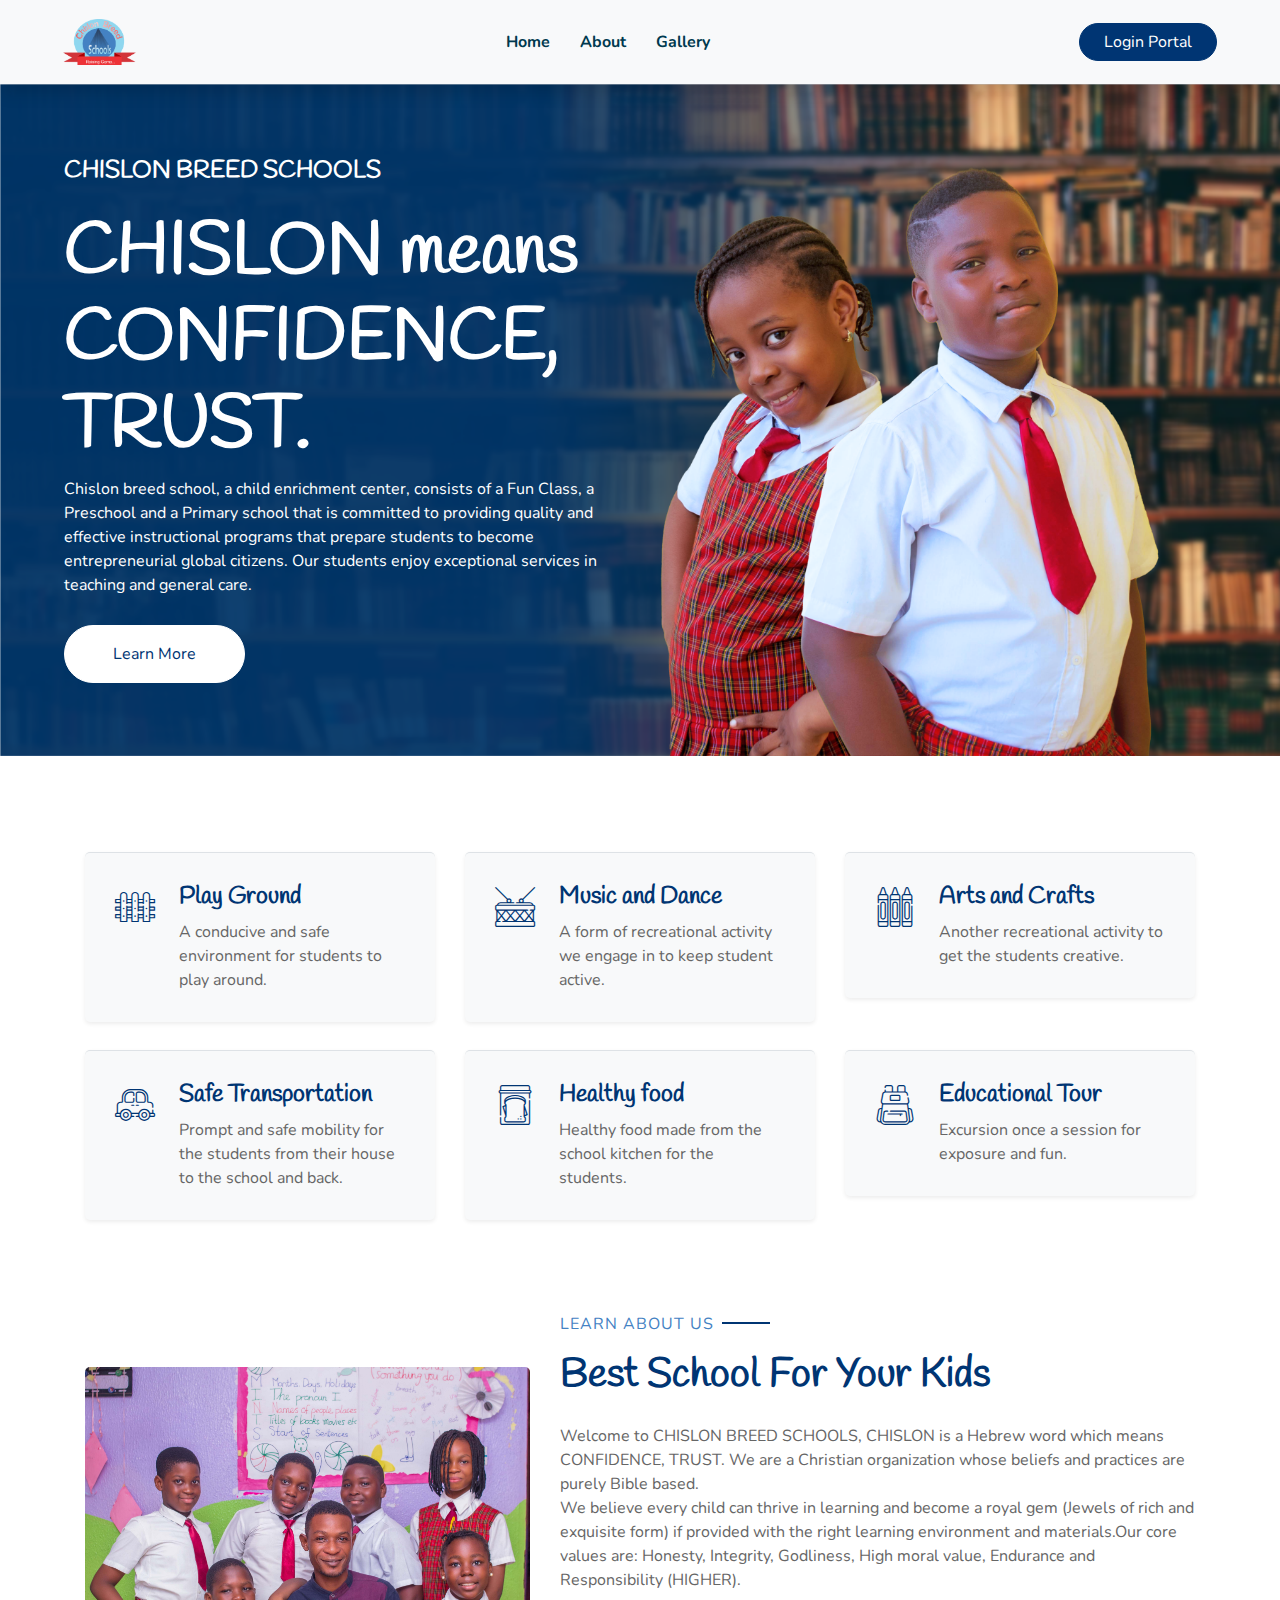
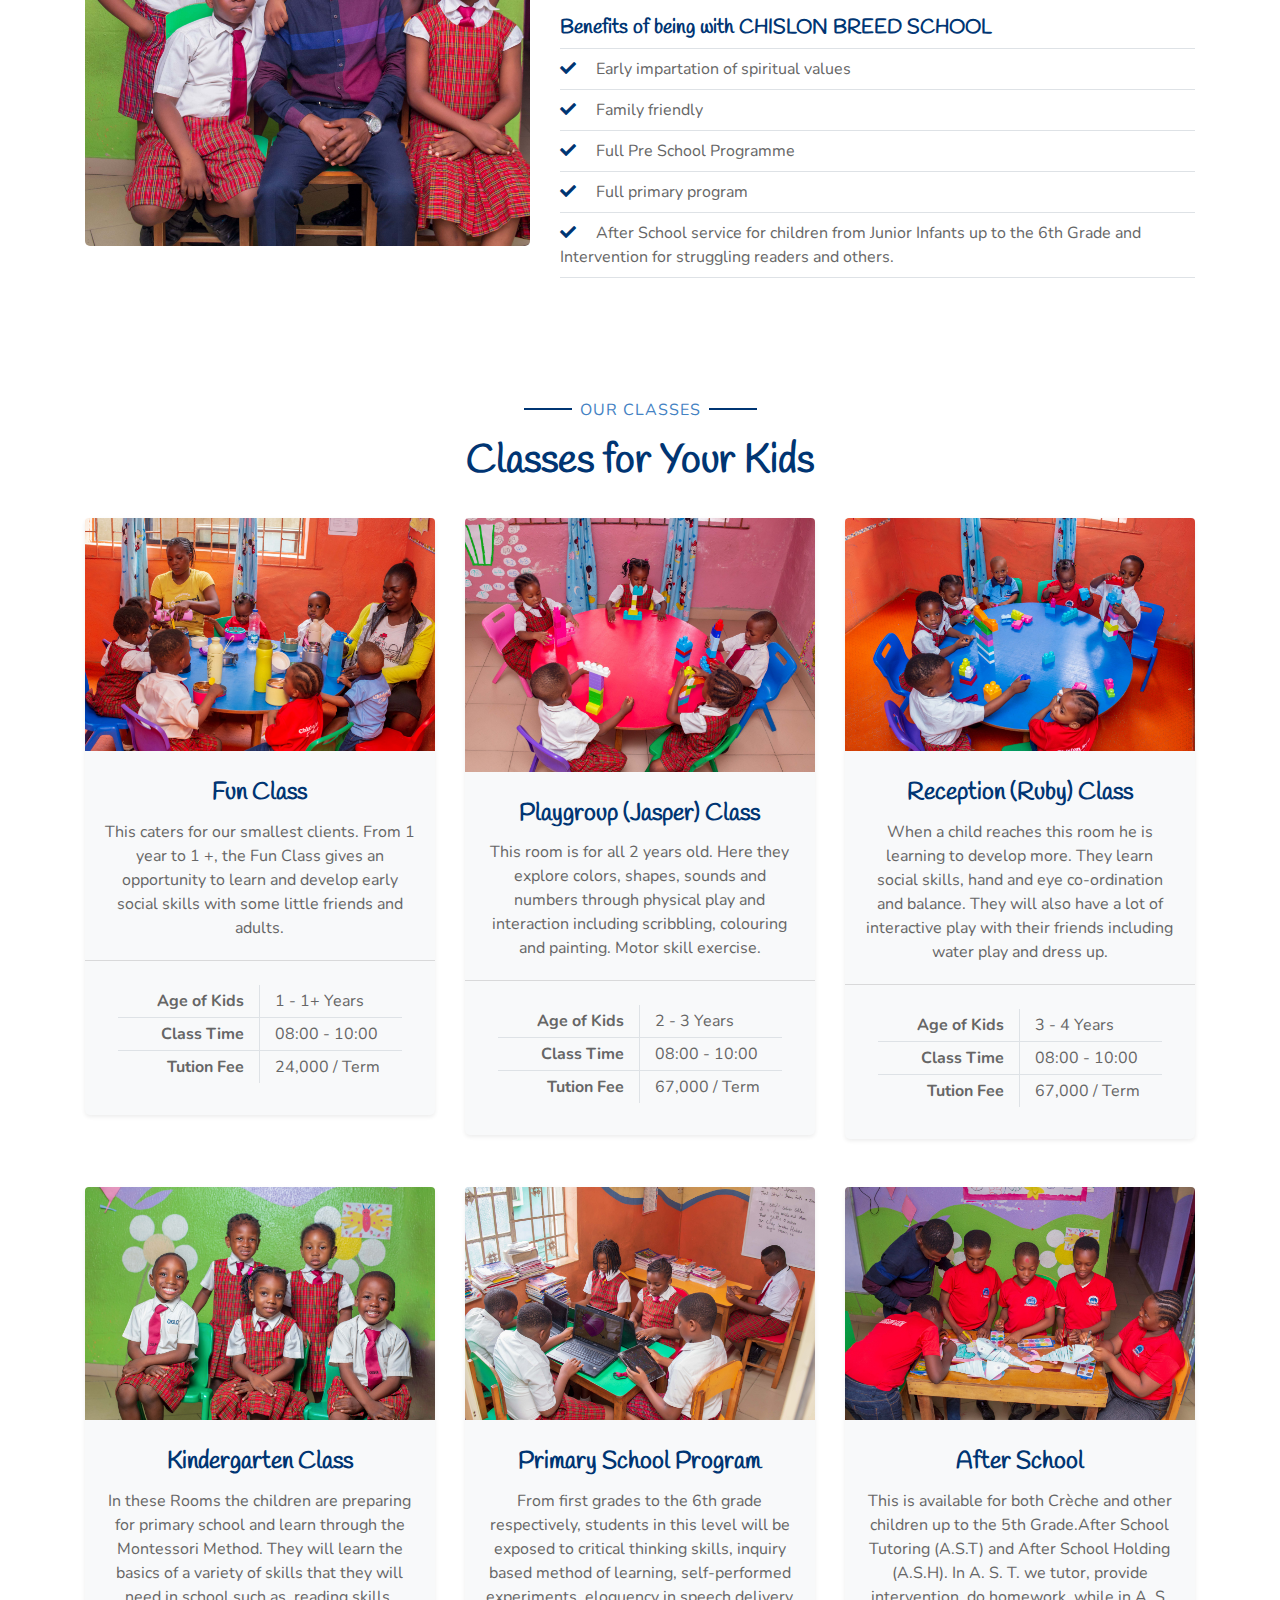
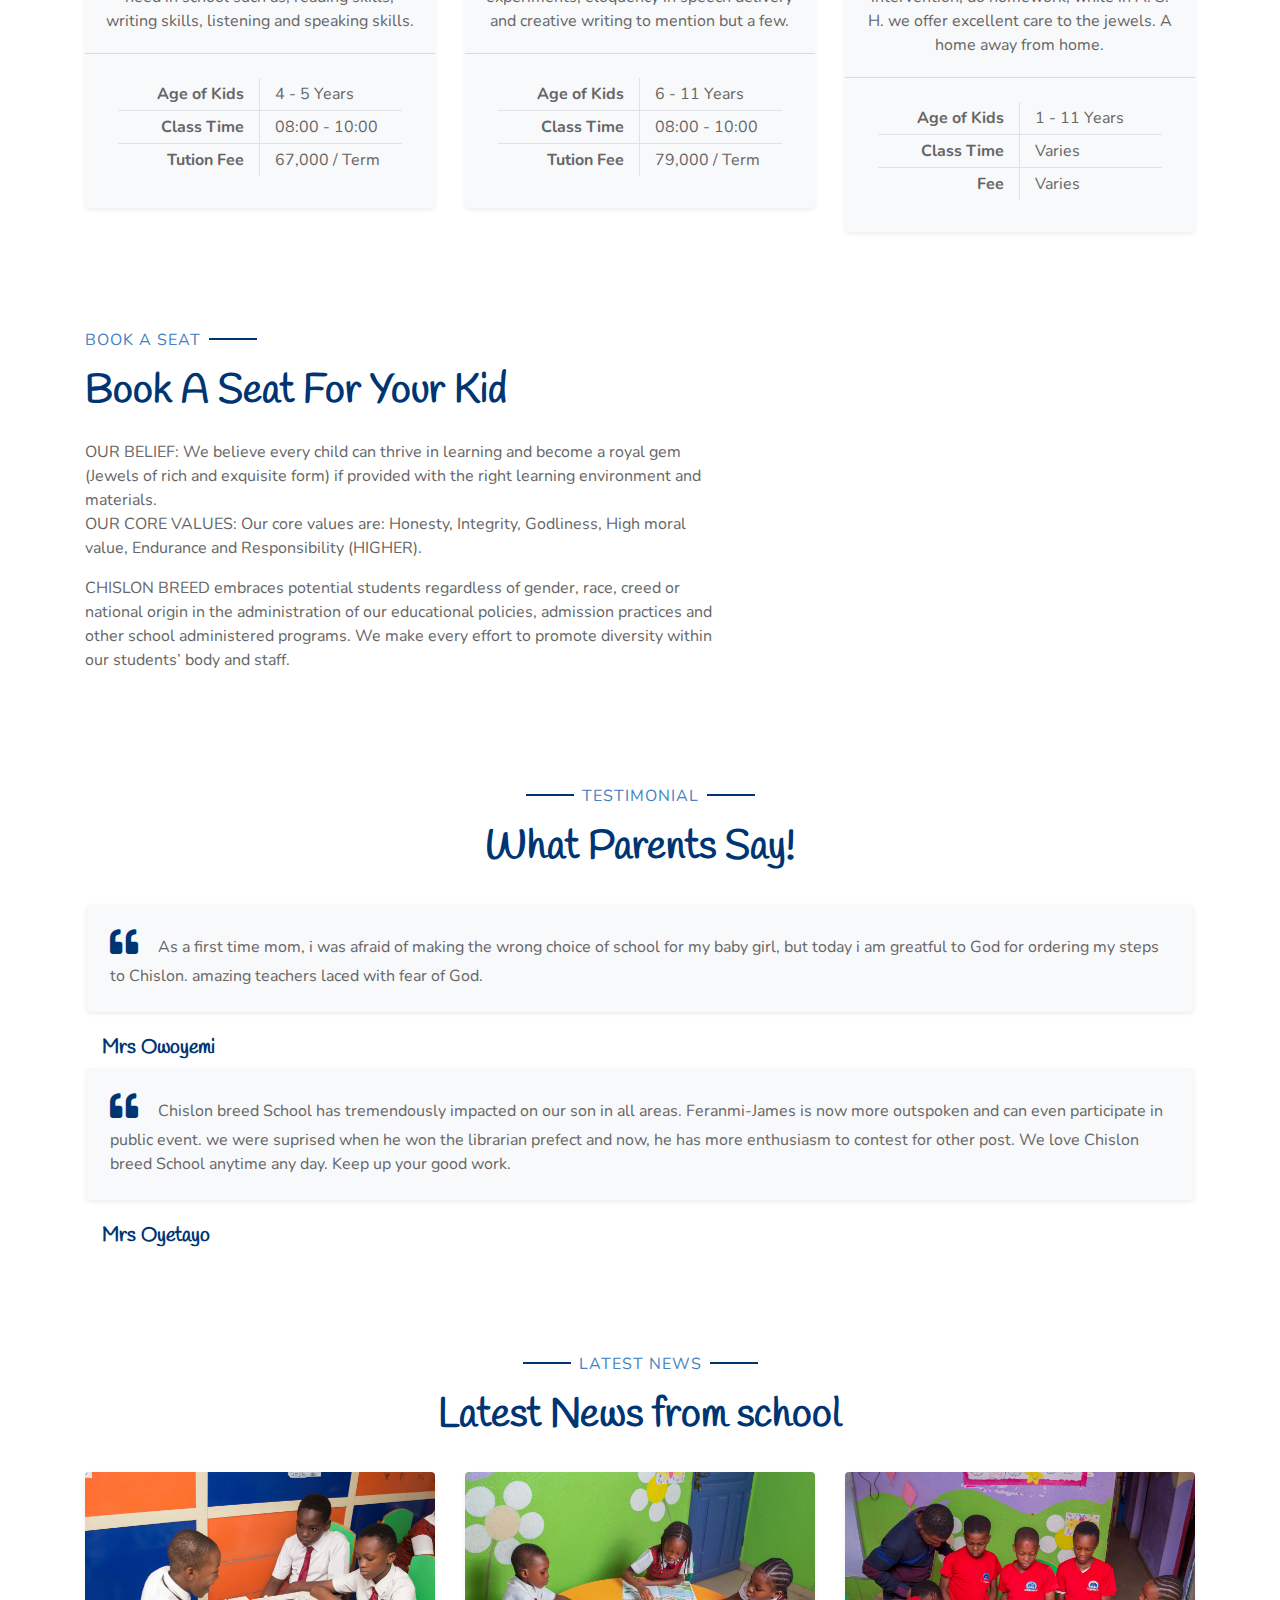
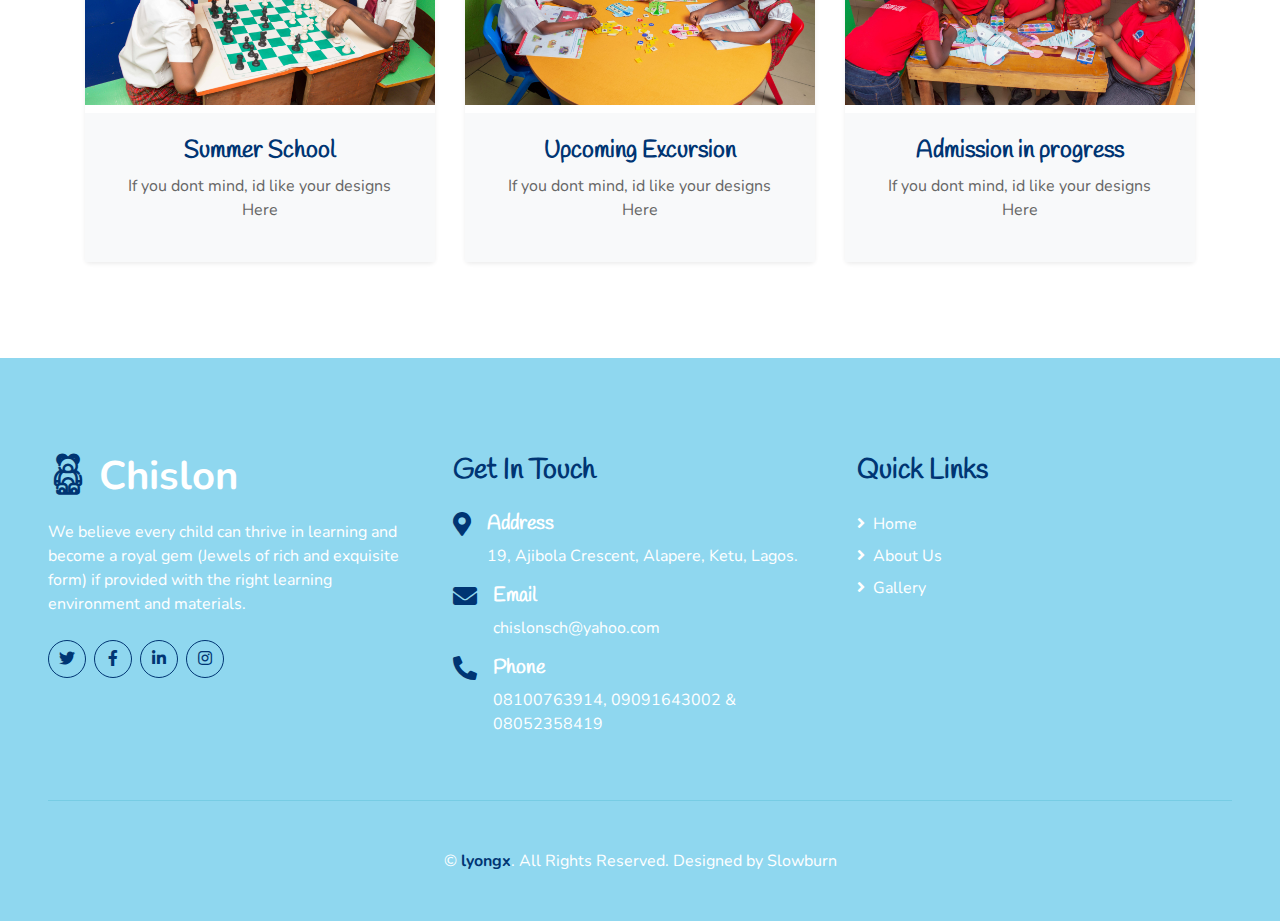
==== index.html @ 5a979a44 "Add files via upload" ====
<!DOCTYPE html>
<html lang="en">

<head>
    <meta charset="utf-8">
    <title>Chislon</title>
    <meta content="width=device-width, initial-scale=1.0" name="viewport">

    <!-- Favicon -->
    <link href="img/chislon logo.png" rel="icon">

    <!-- Google Web Fonts -->
    <link rel="preconnect" href="https://fonts.gstatic.com">
    <link href="https://fonts.googleapis.com/css2?family=Handlee&family=Nunito&display=swap" rel="stylesheet">

    <!-- Font Awesome -->
    <link href="https://cdnjs.cloudflare.com/ajax/libs/font-awesome/5.10.0/css/all.min.css" rel="stylesheet">

    <!-- Flaticon Font -->
    <link href="lib/flaticon/font/flaticon.css" rel="stylesheet">

    <!-- Libraries Stylesheet -->
    <link href="lib/owlcarousel/assets/owl.carousel.min.css" rel="stylesheet">
    <link href="lib/lightbox/css/lightbox.min.css" rel="stylesheet">

    <!-- Customized Bootstrap Stylesheet -->
    <link href="css/style.css" rel="stylesheet">
</head>

<body>
    <!-- Navbar Start -->
    <div class="container-fluid bg-light position-relative shadow">
        <nav class="navbar navbar-expand-lg bg-light navbar-light py-3 py-lg-0 px-0 px-lg-5">
            <a href="index.html" class="logo">
                <div class="logo-image">
                 <img src="img/chislon logo.png" height="46" alt="chislon">
              </div>
            </a>
            <button type="button" class="navbar-toggler" data-toggle="collapse" data-target="#navbarCollapse">
                <span class="navbar-toggler-icon"></span>
            </button>
            <div class="collapse navbar-collapse justify-content-between" id="navbarCollapse">
                <div class="navbar-nav font-weight-bold mx-auto py-0">
                    <a href="index.html" class="nav-item nav-link">Home</a>
                    <a href="about.html" class="nav-item nav-link">About</a>
                    <a href="gallery.html" class="nav-item nav-link">Gallery</a>
                </div>
                <a href="" class="btn btn-primary px-4">Login Portal</a>
            </div>
        </nav>
    </div>
    <!-- Navbar End -->


    <!-- Header Start -->
    <div class="container-fluid bg-primary px-0 px-md-5 mb-5">
        <div class="row align-items-center px-3">
            <div class="col-lg-6 text-center text-lg-left">
                <h4 class="text-white mb-4 mt-5 mt-lg-0">CHISLON BREED SCHOOLS</h4>
                <h1 class="display-3 font-weight-bold text-white">CHISLON means CONFIDENCE, TRUST.</h1>
                <p class="text-white mb-4">Chislon breed school, a child enrichment center, consists of a Fun Class, a Preschool and a Primary school that is committed to providing quality and effective instructional programs that prepare students to become entrepreneurial global citizens. Our students enjoy exceptional services in teaching and general care.</p>
                <a href="" class="btn btn-secondary mt-1 py-3 px-5">Learn More</a>
            </div>
            <div class="col-lg-6 text-center text-lg-left">
                <img class="img-fluid mt-5" src="img/boy-girl-hero-image.png" alt="">
            </div>
        </div>
    </div>
    <!-- Header End -->


    <!-- Facilities Start -->
    <div class="container-fluid pt-5">
        <div class="container pb-3">
            <div class="row">
                <div class="col-lg-4 col-md-6 pb-1">
                    <div class="d-flex bg-light shadow-sm border-top rounded mb-4" style="padding: 30px;">
                        <i class="flaticon-050-fence h1 font-weight-normal text-primary mb-3"></i>
                        <div class="pl-4">
                            <h4>Play Ground</h4>
                            <p class="m-0">A conducive and safe environment for students to play around.</p>
                        </div>
                    </div>
                </div>
                <div class="col-lg-4 col-md-6 pb-1">
                    <div class="d-flex bg-light shadow-sm border-top rounded mb-4" style="padding: 30px;">
                        <i class="flaticon-022-drum h1 font-weight-normal text-primary mb-3"></i>
                        <div class="pl-4">
                            <h4>Music and Dance</h4>
                            <p class="m-0">A form of recreational activity we engage in to keep student active.</p>
                        </div>
                    </div>
                </div>
                <div class="col-lg-4 col-md-6 pb-1">
                    <div class="d-flex bg-light shadow-sm border-top rounded mb-4" style="padding: 30px;">
                        <i class="flaticon-030-crayons h1 font-weight-normal text-primary mb-3"></i>
                        <div class="pl-4">
                            <h4>Arts and Crafts</h4>
                            <p class="m-0">Another recreational activity to get the students creative.</p>
                        </div>
                    </div>
                </div>
                <div class="col-lg-4 col-md-6 pb-1">
                    <div class="d-flex bg-light shadow-sm border-top rounded mb-4" style="padding: 30px;">
                        <i class="flaticon-017-toy-car h1 font-weight-normal text-primary mb-3"></i>
                        <div class="pl-4">
                            <h4>Safe Transportation</h4>
                            <p class="m-0">Prompt and safe mobility for the students from their house to the school and back. </p>
                        </div>
                    </div>
                </div>
                <div class="col-lg-4 col-md-6 pb-1">
                    <div class="d-flex bg-light shadow-sm border-top rounded mb-4" style="padding: 30px;">
                        <i class="flaticon-025-sandwich h1 font-weight-normal text-primary mb-3"></i>
                        <div class="pl-4">
                            <h4>Healthy food</h4>
                            <p class="m-0">Healthy food made from the school kitchen for the students.</p>
                        </div>
                    </div>
                </div>
                <div class="col-lg-4 col-md-6 pb-1">
                    <div class="d-flex bg-light shadow-sm border-top rounded mb-4" style="padding: 30px;">
                        <i class="flaticon-047-backpack h1 font-weight-normal text-primary mb-3"></i>
                        <div class="pl-4">
                            <h4>Educational Tour</h4>
                            <p class="m-0">Excursion once a session for exposure and fun.</p>
                        </div>
                    </div>
                </div>
            </div>
        </div>
    </div>
    <!-- Facilities Start -->


    <!-- About Start -->
    <div class="container-fluid py-5">
        <div class="container">
            <div class="row align-items-center">
                <div class="col-lg-5">
                    <img class="img-fluid rounded mb-5 mb-lg-0" src="img/class2.jpg" alt="">
                </div>
                <div class="col-lg-7">
                    <p class="section-title pr-5"><span class="pr-2">Learn About Us</span></p>
                    <h1 class="mb-4">Best School For Your Kids</h1>
                    <p>Welcome to CHISLON BREED SCHOOLS, CHISLON is a Hebrew word which means CONFIDENCE, TRUST.   We are a Christian organization whose beliefs and practices are purely Bible based.</br>We believe every child can thrive in learning and become a royal gem (Jewels of rich and exquisite form) if provided with the right learning environment and materials.Our core values are: Honesty, Integrity, Godliness, High moral value, Endurance and Responsibility (HIGHER). 
                    </p>
                    <div class="row pt-2 pb-4">
                        <div class="col-lg-12">
                            <ul class="list-inline m-0">
                               <h5>Benefits of being with CHISLON BREED SCHOOL</h5>
                                <li class="py-2 border-top border-bottom"><i class="fa fa-check text-primary mr-3"></i>   Early impartation of spiritual values</li>
                                <li class="py-2 border-bottom"><i class="fa fa-check text-primary mr-3"></i>   Family friendly</li>
                                <li class="py-2 border-bottom"><i class="fa fa-check text-primary mr-3"></i>    Full Pre School Programme</li>
                                <li class="py-2 border-bottom"><i class="fa fa-check text-primary mr-3"></i>    Full primary program</li>
                                <li class="py-2 border-bottom"><i class="fa fa-check text-primary mr-3"></i>    After School service for children from Junior Infants up to the 6th Grade and Intervention for struggling readers and others.</li>
                            </ul>
                        </div>
                    </div>
                </div>
            </div>
        </div>
    </div>
    <!-- About End -->


    <!-- Class Start -->
    <div class="container-fluid pt-5">
        <div class="container">
            <div class="text-center pb-2">
                <p class="section-title px-5"><span class="px-2">Our Classes</span></p>
                <h1 class="mb-4">Classes for Your Kids</h1>
            </div>
            <div class="row">
                <div class="col-lg-4 mb-5">
                    <div class="card border-0 bg-light shadow-sm pb-2">
                        <img class="card-img-top mb-2" src="img/IMG_0345.jpg" alt="">
                        <div class="card-body text-center">
                            <h4 class="card-title">Fun Class</h4>
                            <p class="card-text">This caters for our smallest clients. From 1 year to 1 +, the Fun Class gives an opportunity to learn and develop early social skills with some little friends and adults. </p>
                        </div>
                        <div class="card-footer bg-transparent py-4 px-5">
                            <div class="row border-bottom">
                                <div class="col-6 py-1 text-right border-right"><strong>Age of Kids</strong></div>
                                <div class="col-6 py-1">1 - 1+ Years</div>
                            </div>
                            <div class="row border-bottom">
                                <div class="col-6 py-1 text-right border-right"><strong>Class Time</strong></div>
                                <div class="col-6 py-1">08:00 - 10:00</div>
                            </div>
                            <div class="row">
                                <div class="col-6 py-1 text-right border-right"><strong>Tution Fee</strong></div>
                                <div class="col-6 py-1">24,000 / Term</div>
                            </div>
                        </div>
                    </div>
                </div>
                <div class="col-lg-4 mb-5">
                    <div class="card border-0 bg-light shadow-sm pb-2">
                        <img class="card-img-top mb-2" src="img/recreate3.jpg" alt="">
                        <div class="card-body text-center">
                            <h4 class="card-title">Playgroup (Jasper) Class</h4>
                            <p class="card-text">This room is for all 2 years old. Here they explore colors, shapes, sounds and numbers through physical play and interaction including scribbling, colouring and painting. Motor skill exercise.</p>
                        </div>
                        <div class="card-footer bg-transparent py-4 px-5">
                            <div class="row border-bottom">
                                <div class="col-6 py-1 text-right border-right"><strong>Age of Kids</strong></div>
                                <div class="col-6 py-1">2 - 3 Years</div>
                            </div>
                            <div class="row border-bottom">
                                <div class="col-6 py-1 text-right border-right"><strong>Class Time</strong></div>
                                <div class="col-6 py-1">08:00 - 10:00</div>
                            </div>
                            <div class="row">
                                <div class="col-6 py-1 text-right border-right"><strong>Tution Fee</strong></div>
                                <div class="col-6 py-1">67,000 / Term</div>
                            </div>
                        </div>
                    </div>
                </div>
                <div class="col-lg-4 mb-5">
                    <div class="card border-0 bg-light shadow-sm pb-2">
                        <img class="card-img-top mb-2" src="img/recreate1.jpg" alt="">
                        <div class="card-body text-center">
                            <h4 class="card-title">Reception (Ruby) Class</h4>
                            <p class="card-text">When a child reaches this room he is learning to develop more. They learn social skills, hand and eye co-ordination and balance. They will also have a lot of interactive play with their friends including water play and dress up.</p>
                        </div>
                        <div class="card-footer bg-transparent py-4 px-5">
                            <div class="row border-bottom">
                                <div class="col-6 py-1 text-right border-right"><strong>Age of Kids</strong></div>
                                <div class="col-6 py-1">3 - 4 Years</div>
                            </div>
                            <div class="row border-bottom">
                                <div class="col-6 py-1 text-right border-right"><strong>Class Time</strong></div>
                                <div class="col-6 py-1">08:00 - 10:00</div>
                            </div>
                            <div class="row">
                                <div class="col-6 py-1 text-right border-right"><strong>Tution Fee</strong></div>
                                <div class="col-6 py-1">67,000 / Term</div>
                            </div>
                        </div>
                    </div>
                </div>
                <div class="col-lg-4 mb-5">
                    <div class="card border-0 bg-light shadow-sm pb-2">
                        <img class="card-img-top mb-2" src="img/class1.jpg" alt="">
                        <div class="card-body text-center">
                            <h4 class="card-title">Kindergarten Class</h4>
                            <p class="card-text">In these Rooms the children are preparing for primary school and learn through the Montessori Method. They will learn the basics of a variety of skills that they will need in school such as, reading skills, writing skills, listening and speaking skills.</p>
                        </div>
                        <div class="card-footer bg-transparent py-4 px-5">
                            <div class="row border-bottom">
                                <div class="col-6 py-1 text-right border-right"><strong>Age of Kids</strong></div>
                                <div class="col-6 py-1">4 - 5 Years</div>
                            </div>
                            <div class="row border-bottom">
                                <div class="col-6 py-1 text-right border-right"><strong>Class Time</strong></div>
                                <div class="col-6 py-1">08:00 - 10:00</div>
                            </div>
                            <div class="row">
                                <div class="col-6 py-1 text-right border-right"><strong>Tution Fee</strong></div>
                                <div class="col-6 py-1">67,000 / Term</div>
                            </div>
                        </div>
                    </div>
                </div>
                <div class="col-lg-4 mb-5">
                    <div class="card border-0 bg-light shadow-sm pb-2">
                        <img class="card-img-top mb-2" src="img/learning3.jpg" alt="">
                        <div class="card-body text-center">
                            <h4 class="card-title">Primary School Program</h4>
                            <p class="card-text">From first grades to the 6th grade respectively, students in this level will be exposed to critical thinking skills, inquiry based method of learning, self-performed experiments, eloquency in speech delivery and creative writing to mention but a few.
                                </p>
                        </div>
                        <div class="card-footer bg-transparent py-4 px-5">
                            <div class="row border-bottom">
                                <div class="col-6 py-1 text-right border-right"><strong>Age of Kids</strong></div>
                                <div class="col-6 py-1">6 - 11 Years</div>
                            </div>
                            <div class="row border-bottom">
                                <div class="col-6 py-1 text-right border-right"><strong>Class Time</strong></div>
                                <div class="col-6 py-1">08:00 - 10:00</div>
                            </div>
                            <div class="row">
                                <div class="col-6 py-1 text-right border-right"><strong>Tution Fee</strong></div>
                                <div class="col-6 py-1">79,000 / Term</div>
                            </div>
                        </div>
                    </div>
                </div>
                <div class="col-lg-4 mb-5">
                    <div class="card border-0 bg-light shadow-sm pb-2">
                        <img class="card-img-top mb-2" src="img/rec.jpg" alt="">
                        <div class="card-body text-center">
                            <h4 class="card-title">After School</h4>
                            <p class="card-text">This is available for both Crèche and other children up to the 5th Grade.After School Tutoring (A.S.T) and After School Holding (A.S.H). In A. S. T. we tutor, provide intervention, do homework, while in A. S. H. we offer excellent care to the jewels. A home away from home.</p>
                        </div>
                        <div class="card-footer bg-transparent py-4 px-5">
                            <div class="row border-bottom">
                                <div class="col-6 py-1 text-right border-right"><strong>Age of Kids</strong></div>
                                <div class="col-6 py-1">1 - 11 Years</div>
                            </div>
                            <div class="row border-bottom">
                                <div class="col-6 py-1 text-right border-right"><strong>Class Time</strong></div>
                                <div class="col-6 py-1">Varies</div>
                            </div>
                            <div class="row">
                                <div class="col-6 py-1 text-right border-right"><strong>Fee</strong></div>
                                <div class="col-6 py-1">Varies</div>
                            </div>
                        </div>
                        </div>
                    </div>
                </div>
            </div>
        </div>
    </div>
    <!-- Class End -->


    <!-- Registration Start -->
    <div class="container-fluid py-5">
        <div class="container">
            <div class="row align-items-center">
                <div class="col-lg-7 mb-5 mb-lg-0">
                    <p class="section-title pr-5"><span class="pr-2">Book A Seat</span></p>
                    <h1 class="mb-4">Book A Seat For Your Kid</h1>
                    <p>OUR BELIEF: We believe every child can thrive in learning and become a royal gem (Jewels of rich and exquisite form) if provided with the right learning environment and materials.
                    </br>OUR CORE VALUES: Our core values are: Honesty, Integrity, Godliness, High moral value, Endurance and Responsibility (HIGHER). 
                        </p>
                        <p>CHISLON BREED embraces potential students regardless of  gender, race, creed or national origin in the administration of our educational policies, admission practices and other school administered programs. We make every effort to promote diversity within our students’ body and staff.</p>
                </div>
                <div class="col-lg-5">
                    <div class="card border-0">
                        <img src="img/IMG_0492.png" alt="">
                    </div>
                </div>
            </div>
        </div>
    </div>
    <!-- Registration End -->
    
        <!-- Testimonial Start -->
        <div class="container-fluid py-5">
            <div class="container p-0">
                <div class="text-center pb-2">
                    <p class="section-title px-5"><span class="px-2">Testimonial</span></p>
                    <h1 class="mb-4">What Parents Say!</h1>
                </div>
                    <div class="testimonial-item px-3">
                        <div class="bg-light shadow-sm rounded mb-4 p-4">
                            <h3 class="fas fa-quote-left text-primary mr-3"></h3>
                          As a first time mom, i was afraid of making the wrong choice of school for my baby girl, but today i am greatful to God for ordering my steps to Chislon. amazing teachers laced with fear of God. 
                        </div>
                        <div class="d-flex align-items-center">
                            <div class="pl-3">
                                <h5>Mrs Owoyemi</h5>
                            </div>
                        </div>
                    </div>
                    <div class="testimonial-item px-3">
                        <div class="bg-light shadow-sm rounded mb-4 p-4">
                            <h3 class="fas fa-quote-left text-primary mr-3"></h3>
                            Chislon breed School has tremendously impacted on our son in all areas. Feranmi-James is now more outspoken and can even participate in public event. we were suprised when he won the librarian prefect and now, he has more enthusiasm to contest for other post. We love Chislon breed School anytime any day. Keep up your good work.   
                        </div>
                        <div class="d-flex align-items-center">
                            <div class="pl-3">
                                <h5>Mrs Oyetayo</h5>
                            </div>
                        </div>
                    </div>
                </div>
            </div>
        </div>

    
    <!--Blog start-->    
    <div class="container-fluid pt-5">
        <div class="container">
            <div class="text-center pb-2">
                <p class="section-title px-5"><span class="px-2">Latest News</span></p>
                <h1 class="mb-4">Latest News from school</h1>
            </div>
            <div class="row pb-3">
                <div class="col-lg-4 mb-4">
                    <div class="card border-0 shadow-sm mb-2">
                        <img class="card-img-top mb-2" src="img/IMG_0396.jpg" alt="">
                        <div class="card-body bg-light text-center p-4">
                            <h4 class="">Summer School</h4>
                            <p>If you dont mind, id like your designs Here</p>
                        </div>
                    </div>
                </div>
                <div class="col-lg-4 mb-4">
                    <div class="card border-0 shadow-sm mb-2">
                        <img class="card-img-top mb-2" src="img/learning (2).jpg" alt="">
                        <div class="card-body bg-light text-center p-4">
                            <h4 class="">Upcoming Excursion</h4>
                            <p>If you dont mind, id like your designs Here</p>
                        </div>
                    </div>
                </div>
                <div class="col-lg-4 mb-4">
                    <div class="card border-0 shadow-sm mb-2">
                        <img class="card-img-top mb-2" src="img/rec.jpg" alt="">
                        <div class="card-body bg-light text-center p-4">
                            <h4 class="">Admission in progress</h4>
                            <p>If you dont mind, id like your designs Here</p>
                        </div>
                    </div>
                </div>
            </div>
        </div>
    </div>
    <!-- Blog End -->


    <!-- Footer Start -->
    <div class="container-fluid bg-secondary text-white mt-5 py-5 px-sm-3 px-md-5">
        <div class="row pt-5">
            <div class="col-lg-4 col-md-6 mb-5">
                <a href="" class="navbar-brand font-weight-bold text-primary m-0 mb-4 p-0" style="font-size: 40px; line-height: 40px;">
                    <i class="flaticon-043-teddy-bear"></i>
                    <span class="text-white">Chislon</span>
                </a>
                <p>We believe every child can thrive in learning and become a royal gem (Jewels of rich and exquisite form) if provided with the right learning environment and materials.</p>
                <div class="d-flex justify-content-start mt-4">
                    <a class="btn btn-outline-primary rounded-circle text-center mr-2 px-0"
                        style="width: 38px; height: 38px;" href="#"><i class="fab fa-twitter"></i></a>
                    <a class="btn btn-outline-primary rounded-circle text-center mr-2 px-0"
                        style="width: 38px; height: 38px;" href="#"><i class="fab fa-facebook-f"></i></a>
                    <a class="btn btn-outline-primary rounded-circle text-center mr-2 px-0"
                        style="width: 38px; height: 38px;" href="#"><i class="fab fa-linkedin-in"></i></a>
                    <a class="btn btn-outline-primary rounded-circle text-center mr-2 px-0"
                        style="width: 38px; height: 38px;" href="#"><i class="fab fa-instagram"></i></a>
                </div>
            </div>
            <div class="col-lg-4 col-md-6 mb-5">
                <h3 class="text-primary mb-4">Get In Touch</h3>
                <div class="d-flex">
                    <h4 class="fa fa-map-marker-alt text-primary"></h4>
                    <div class="pl-3">
                        <h5 class="text-white">Address</h5>
                        <p>19, Ajibola Crescent, Alapere, Ketu, Lagos.</p>
                    </div>
                </div>
                <div class="d-flex">
                    <h4 class="fa fa-envelope text-primary"></h4>
                    <div class="pl-3">
                        <h5 class="text-white">Email</h5>
                        <p>chislonsch@yahoo.com</p>
                    </div>
                </div>
                <div class="d-flex">
                    <h4 class="fa fa-phone-alt text-primary"></h4>
                    <div class="pl-3">
                        <h5 class="text-white">Phone</h5>
                        <p>08100763914, 09091643002 & 08052358419</p>
                    </div>
                </div>
            </div>
            <div class="col-lg-4 col-md-6 mb-5">
                <h3 class="text-primary mb-4">Quick Links</h3>
                <div class="d-flex flex-column justify-content-start">
                    <a class="text-white mb-2" href="index.html"><i class="fa fa-angle-right mr-2"></i>Home</a>
                    <a class="text-white mb-2" href="about.html"><i class="fa fa-angle-right mr-2"></i>About Us</a>
                    <a class="text-white" href="gallery.html"><i class="fa fa-angle-right mr-2"></i>Gallery</a>
                </div>
            </div>
        </div>
        <div class="container-fluid pt-5" style="border-top: 1px solid rgba(23, 162, 184, .2);;">
            <p class="m-0 text-center text-white">
                &copy; <a class="text-primary font-weight-bold" href="https://lyongx.carrd.co">lyongx</a>. All Rights Reserved. Designed
                by Slowburn
            </p>
        </div>
    </div>
    <!-- Footer End -->


    <!-- Back to Top -->
    <a href="#" class="btn btn-primary p-3 back-to-top"><i class="fa fa-angle-double-up"></i></a>


    <!-- JavaScript Libraries -->
    <script src="https://code.jquery.com/jquery-3.4.1.min.js"></script>
    <script src="https://stackpath.bootstrapcdn.com/bootstrap/4.4.1/js/bootstrap.bundle.min.js"></script>
    <script src="lib/easing/easing.min.js"></script>
    <script src="lib/owlcarousel/owl.carousel.min.js"></script>
    <script src="lib/isotope/isotope.pkgd.min.js"></script>
    <script src="lib/lightbox/js/lightbox.min.js"></script>

    <!-- Contact Javascript File -->
    <script src="mail/jqBootstrapValidation.min.js"></script>
    <script src="mail/contact.js"></script>

    <!-- Template Javascript -->
    <script src="js/main.js"></script>

</html>
---- lib/flaticon/font/flaticon.css ----
@font-face {
  font-family: "Flaticon";
  src: url("./Flaticon.eot");
  src: url("./Flaticon.eot?#iefix") format("embedded-opentype"),
       url("./Flaticon.woff2") format("woff2"),
       url("./Flaticon.woff") format("woff"),
       url("./Flaticon.ttf") format("truetype"),
       url("./Flaticon.svg#Flaticon") format("svg");
  font-weight: normal;
  font-style: normal;
}

@media screen and (-webkit-min-device-pixel-ratio:0) {
  @font-face {
    font-family: "Flaticon";
    src: url("./Flaticon.svg#Flaticon") format("svg");
  }
}

[class^="flaticon-"]:before, [class*=" flaticon-"]:before,
[class^="flaticon-"]:after, [class*=" flaticon-"]:after {   
  font-family: Flaticon;
        font-size: 20px;
font-style: normal;
margin-left: 20px;
}

.flaticon-001-swing:before { content: "\f100"; }
.flaticon-002-bricks:before { content: "\f101"; }
.flaticon-003-feeding-bottle:before { content: "\f102"; }
.flaticon-004-balloons:before { content: "\f103"; }
.flaticon-005-marker:before { content: "\f104"; }
.flaticon-006-spinning-top:before { content: "\f105"; }
.flaticon-007-sandbox:before { content: "\f106"; }
.flaticon-008-tambourine:before { content: "\f107"; }
.flaticon-009-bib:before { content: "\f108"; }
.flaticon-010-slide:before { content: "\f109"; }
.flaticon-011-mat:before { content: "\f10a"; }
.flaticon-012-kite:before { content: "\f10b"; }
.flaticon-013-brush:before { content: "\f10c"; }
.flaticon-014-blackboard:before { content: "\f10d"; }
.flaticon-015-potty:before { content: "\f10e"; }
.flaticon-016-apple:before { content: "\f10f"; }
.flaticon-017-toy-car:before { content: "\f110"; }
.flaticon-018-ball:before { content: "\f111"; }
.flaticon-019-pencil:before { content: "\f112"; }
.flaticon-020-rattle:before { content: "\f113"; }
.flaticon-021-juice-box:before { content: "\f114"; }
.flaticon-022-drum:before { content: "\f115"; }
.flaticon-023-girl:before { content: "\f116"; }
.flaticon-024-shape-toy:before { content: "\f117"; }
.flaticon-025-sandwich:before { content: "\f118"; }
.flaticon-026-paper-boat:before { content: "\f119"; }
.flaticon-027-xylophone:before { content: "\f11a"; }
.flaticon-028-kindergarten:before { content: "\f11b"; }
.flaticon-029-clock:before { content: "\f11c"; }
.flaticon-030-crayons:before { content: "\f11d"; }
.flaticon-031-bell:before { content: "\f11e"; }
.flaticon-032-book:before { content: "\f11f"; }
.flaticon-033-blocks:before { content: "\f120"; }
.flaticon-034-popsicle:before { content: "\f121"; }
.flaticon-035-table:before { content: "\f122"; }
.flaticon-036-boy:before { content: "\f123"; }
.flaticon-037-toys:before { content: "\f124"; }
.flaticon-038-locker:before { content: "\f125"; }
.flaticon-039-seesaw:before { content: "\f126"; }
.flaticon-040-puzzle:before { content: "\f127"; }
.flaticon-041-abacus:before { content: "\f128"; }
.flaticon-042-synthesizer:before { content: "\f129"; }
.flaticon-043-teddy-bear:before { content: "\f12a"; }
.flaticon-044-scissors:before { content: "\f12b"; }
.flaticon-045-cookies:before { content: "\f12c"; }
.flaticon-046-bucket:before { content: "\f12d"; }
.flaticon-047-backpack:before { content: "\f12e"; }
.flaticon-048-paper-plane:before { content: "\f12f"; }
.flaticon-049-cutlery:before { content: "\f130"; }
.flaticon-050-fence:before { content: "\f131"; }
---- css/style.css ----
/******* Bootstrap Theming ********/
/*!
 * Bootstrap v4.5.3 (https://getbootstrap.com/)
 * Copyright 2011-2020 The Bootstrap Authors
 * Copyright 2011-2020 Twitter, Inc.
 * Licensed under MIT (https://github.com/twbs/bootstrap/blob/main/LICENSE)
 */
:root {
  --blue: #007bff;
  --indigo: #6610f2;
  --purple: #6f42c1;
  --pink: #e83e8c;
  --red: #dc3545;
  --orange: #fd7e14;
  --yellow: #ffc107;
  --green: #28a745;
  --teal: #20c997;
  --cyan: #003573;
  --white: #fff;
  --gray: #6c757d;
  --gray-dark: #343a40;
  --primary: #003573;
  --secondary: #00394f;
  --success: #28a745;
  --info: #003573;
  --warning: #ffc107;
  --danger: #dc3545;
  --light: #f8f9fa;
  --dark: #343a40;
  --breakpoint-xs: 0;
  --breakpoint-sm: 576px;
  --breakpoint-md: 768px;
  --breakpoint-lg: 992px;
  --breakpoint-xl: 1200px;
  --font-family-sans-serif: "Nunito", sans-serif;
  --font-family-monospace: SFMono-Regular, Menlo, Monaco, Consolas, "Liberation Mono", "Courier New", monospace;
}

*,
*::before,
*::after {
  box-sizing: border-box;
}

html {
  font-family: sans-serif;
  line-height: 1.15;
  -webkit-text-size-adjust: 100%;
  -webkit-tap-highlight-color: rgba(0, 0, 0, 0);
}

article, aside, figcaption, figure, footer, header, hgroup, main, nav, section {
  display: block;
}

body {
  margin: 0;
  font-family: "Nunito", sans-serif;
  font-size: 1rem;
  font-weight: 400;
  line-height: 1.5;
  color: #666666;
  text-align: left;
  background-color: #fff;
}

[tabindex="-1"]:focus:not(:focus-visible) {
  outline: 0 !important;
}

hr {
  box-sizing: content-box;
  height: 0;
  overflow: visible;
}

h1, h2, h3, h4, h5, h6 {
  margin-top: 0;
  margin-bottom: 0.5rem;
}

p {
  margin-top: 0;
  margin-bottom: 1rem;
}

abbr[title],
abbr[data-original-title] {
  text-decoration: underline;
  text-decoration: underline dotted;
  cursor: help;
  border-bottom: 0;
  text-decoration-skip-ink: none;
}

address {
  margin-bottom: 1rem;
  font-style: normal;
  line-height: inherit;
}

ol,
ul,
dl {
  margin-top: 0;
  margin-bottom: 1rem;
}

ol ol,
ul ul,
ol ul,
ul ol {
  margin-bottom: 0;
}

dt {
  font-weight: 700;
}

dd {
  margin-bottom: .5rem;
  margin-left: 0;
}

blockquote {
  margin: 0 0 1rem;
}

b,
strong {
  font-weight: bolder;
}

small {
  font-size: 80%;
}

sub,
sup {
  position: relative;
  font-size: 75%;
  line-height: 0;
  vertical-align: baseline;
}

sub {
  bottom: -.25em;
}

sup {
  top: -.5em;
}

a {
  color: #003573;
  text-decoration: none;
  background-color: transparent;
}

a:hover {
  color: #0f6674;
  text-decoration: underline;
}

a:not([href]):not([class]) {
  color: inherit;
  text-decoration: none;
}

a:not([href]):not([class]):hover {
  color: inherit;
  text-decoration: none;
}

pre,
code,
kbd,
samp {
  font-family: SFMono-Regular, Menlo, Monaco, Consolas, "Liberation Mono", "Courier New", monospace;
  font-size: 1em;
}

pre {
  margin-top: 0;
  margin-bottom: 1rem;
  overflow: auto;
  -ms-overflow-style: scrollbar;
}

figure {
  margin: 0 0 1rem;
}

img {
  vertical-align: middle;
  border-style: none;
}

svg {
  overflow: hidden;
  vertical-align: middle;
}

table {
  border-collapse: collapse;
}

caption {
  padding-top: 0.75rem;
  padding-bottom: 0.75rem;
  color: #6c757d;
  text-align: left;
  caption-side: bottom;
}

th {
  text-align: inherit;
  text-align: -webkit-match-parent;
}

label {
  display: inline-block;
  margin-bottom: 0.5rem;
}

button {
  border-radius: 0;
}

button:focus {
  outline: 1px dotted;
  outline: 5px auto -webkit-focus-ring-color;
}

input,
button,
select,
optgroup,
textarea {
  margin: 0;
  font-family: inherit;
  font-size: inherit;
  line-height: inherit;
}

button,
input {
  overflow: visible;
}

button,
select {
  text-transform: none;
}

[role="button"] {
  cursor: pointer;
}

select {
  word-wrap: normal;
}

button,
[type="button"],
[type="reset"],
[type="submit"] {
  -webkit-appearance: button;
}

button:not(:disabled),
[type="button"]:not(:disabled),
[type="reset"]:not(:disabled),
[type="submit"]:not(:disabled) {
  cursor: pointer;
}

button::-moz-focus-inner,
[type="button"]::-moz-focus-inner,
[type="reset"]::-moz-focus-inner,
[type="submit"]::-moz-focus-inner {
  padding: 0;
  border-style: none;
}

input[type="radio"],
input[type="checkbox"] {
  box-sizing: border-box;
  padding: 0;
}

textarea {
  overflow: auto;
  resize: vertical;
}

fieldset {
  min-width: 0;
  padding: 0;
  margin: 0;
  border: 0;
}

legend {
  display: block;
  width: 100%;
  max-width: 100%;
  padding: 0;
  margin-bottom: .5rem;
  font-size: 1.5rem;
  line-height: inherit;
  color: inherit;
  white-space: normal;
}

@media (max-width: 1200px) {
  legend {
    font-size: calc(1.275rem + 0.3vw) ;
  }
}

progress {
  vertical-align: baseline;
}

[type="number"]::-webkit-inner-spin-button,
[type="number"]::-webkit-outer-spin-button {
  height: auto;
}

[type="search"] {
  outline-offset: -2px;
  -webkit-appearance: none;
}

[type="search"]::-webkit-search-decoration {
  -webkit-appearance: none;
}

::-webkit-file-upload-button {
  font: inherit;
  -webkit-appearance: button;
}

output {
  display: inline-block;
}

summary {
  display: list-item;
  cursor: pointer;
}

template {
  display: none;
}

[hidden] {
  display: none !important;
}

h1, h2, h3, h4, h5, h6,
.h1, .h2, .h3, .h4, .h5, .h6 {
  margin-bottom: 0.5rem;
  font-family: "Handlee", cursive;
  font-weight: bold;
  line-height: 1.2;
  color: #003573;
}

h1, .h1 {
  font-size: 2.5rem;
}

@media (max-width: 1200px) {
  h1, .h1 {
    font-size: calc(1.375rem + 1.5vw) ;
  }
}

h2, .h2 {
  font-size: 2rem;
}

@media (max-width: 1200px) {
  h2, .h2 {
    font-size: calc(1.325rem + 0.9vw) ;
  }
}

h3, .h3 {
  font-size: 1.75rem;
}

@media (max-width: 1200px) {
  h3, .h3 {
    font-size: calc(1.3rem + 0.6vw) ;
  }
}

h4, .h4 {
  font-size: 1.5rem;
}

@media (max-width: 1200px) {
  h4, .h4 {
    font-size: calc(1.275rem + 0.3vw) ;
  }
}

h5, .h5 {
  font-size: 1.25rem;
}

h6, .h6 {
  font-size: 1rem;
}

.lead {
  font-size: 1.25rem;
  font-weight: 300;
}

.display-1 {
  font-size: 6rem;
  font-weight: 300;
  line-height: 1.2;
}

@media (max-width: 1200px) {
  .display-1 {
    font-size: calc(1.725rem + 5.7vw) ;
  }
}

.display-2 {
  font-size: 5.5rem;
  font-weight: 300;
  line-height: 1.2;
}

@media (max-width: 1200px) {
  .display-2 {
    font-size: calc(1.675rem + 5.1vw) ;
  }
}

.display-3 {
  font-size: 4.5rem;
  font-weight: 300;
  line-height: 1.2;
}

@media (max-width: 1200px) {
  .display-3 {
    font-size: calc(1.575rem + 3.9vw) ;
  }
}

.display-4 {
  font-size: 3.5rem;
  font-weight: 300;
  line-height: 1.2;
}

@media (max-width: 1200px) {
  .display-4 {
    font-size: calc(1.475rem + 2.7vw) ;
  }
}

hr {
  margin-top: 1rem;
  margin-bottom: 1rem;
  border: 0;
  border-top: 1px solid rgba(0, 0, 0, 0.1);
}

small,
.small {
  font-size: 80%;
  font-weight: 400;
}

mark,
.mark {
  padding: 0.2em;
  background-color: #fcf8e3;
}

.list-unstyled {
  padding-left: 0;
  list-style: none;
}

.list-inline {
  padding-left: 0;
  list-style: none;
}

.list-inline-item {
  display: inline-block;
}

.list-inline-item:not(:last-child) {
  margin-right: 0.5rem;
}

.initialism {
  font-size: 90%;
  text-transform: uppercase;
}

.blockquote {
  margin-bottom: 1rem;
  font-size: 1.25rem;
}

.blockquote-footer {
  display: block;
  font-size: 80%;
  color: #6c757d;
}

.blockquote-footer::before {
  content: "\2014\00A0";
}

.img-fluid {
  max-width: 100%;
  height: auto;
}

.img-thumbnail {
  padding: 0.25rem;
  background-color: #fff;
  border: 1px solid #dee2e6;
  border-radius: 5px;
  max-width: 100%;
  height: auto;
}

.figure {
  display: inline-block;
}

.figure-img {
  margin-bottom: 0.5rem;
  line-height: 1;
}

.figure-caption {
  font-size: 90%;
  color: #6c757d;
}

code {
  font-size: 87.5%;
  color: #e83e8c;
  word-wrap: break-word;
}

a > code {
  color: inherit;
}

kbd {
  padding: 0.2rem 0.4rem;
  font-size: 87.5%;
  color: #fff;
  background-color: #212529;
  border-radius: 0.2rem;
}

kbd kbd {
  padding: 0;
  font-size: 100%;
  font-weight: 700;
}

pre {
  display: block;
  font-size: 87.5%;
  color: #212529;
}

pre code {
  font-size: inherit;
  color: inherit;
  word-break: normal;
}

.pre-scrollable {
  max-height: 340px;
  overflow-y: scroll;
}

.container,
.container-fluid,
.container-sm,
.container-md,
.container-lg,
.container-xl {
  width: 100%;
  padding-right: 15px;
  padding-left: 15px;
  margin-right: auto;
  margin-left: auto;
}

@media (min-width: 576px) {
  .container, .container-sm {
    max-width: 540px;
  }
}

@media (min-width: 768px) {
  .container, .container-sm, .container-md {
    max-width: 720px;
  }
}

@media (min-width: 992px) {
  .container, .container-sm, .container-md, .container-lg {
    max-width: 960px;
  }
}

@media (min-width: 1200px) {
  .container, .container-sm, .container-md, .container-lg, .container-xl {
    max-width: 1140px;
  }
}

.row {
  display: flex;
  flex-wrap: wrap;
  margin-right: -15px;
  margin-left: -15px;
}

.no-gutters {
  margin-right: 0;
  margin-left: 0;
}

.no-gutters > .col,
.no-gutters > [class*="col-"] {
  padding-right: 0;
  padding-left: 0;
}

.col-1, .col-2, .col-3, .col-4, .col-5, .col-6, .col-7, .col-8, .col-9, .col-10, .col-11, .col-12, .col,
.col-auto, .col-sm-1, .col-sm-2, .col-sm-3, .col-sm-4, .col-sm-5, .col-sm-6, .col-sm-7, .col-sm-8, .col-sm-9, .col-sm-10, .col-sm-11, .col-sm-12, .col-sm,
.col-sm-auto, .col-md-1, .col-md-2, .col-md-3, .col-md-4, .col-md-5, .col-md-6, .col-md-7, .col-md-8, .col-md-9, .col-md-10, .col-md-11, .col-md-12, .col-md,
.col-md-auto, .col-lg-1, .col-lg-2, .col-lg-3, .col-lg-4, .col-lg-5, .col-lg-6, .col-lg-7, .col-lg-8, .col-lg-9, .col-lg-10, .col-lg-11, .col-lg-12, .col-lg,
.col-lg-auto, .col-xl-1, .col-xl-2, .col-xl-3, .col-xl-4, .col-xl-5, .col-xl-6, .col-xl-7, .col-xl-8, .col-xl-9, .col-xl-10, .col-xl-11, .col-xl-12, .col-xl,
.col-xl-auto {
  position: relative;
  width: 100%;
  padding-right: 15px;
  padding-left: 15px;
}

.col {
  flex-basis: 0;
  flex-grow: 1;
  max-width: 100%;
}

.row-cols-1 > * {
  flex: 0 0 100%;
  max-width: 100%;
}

.row-cols-2 > * {
  flex: 0 0 50%;
  max-width: 50%;
}

.row-cols-3 > * {
  flex: 0 0 33.33333%;
  max-width: 33.33333%;
}

.row-cols-4 > * {
  flex: 0 0 25%;
  max-width: 25%;
}

.row-cols-5 > * {
  flex: 0 0 20%;
  max-width: 20%;
}

.row-cols-6 > * {
  flex: 0 0 16.66667%;
  max-width: 16.66667%;
}

.col-auto {
  flex: 0 0 auto;
  width: auto;
  max-width: 100%;
}

.col-1 {
  flex: 0 0 8.33333%;
  max-width: 8.33333%;
}

.col-2 {
  flex: 0 0 16.66667%;
  max-width: 16.66667%;
}

.col-3 {
  flex: 0 0 25%;
  max-width: 25%;
}

.col-4 {
  flex: 0 0 33.33333%;
  max-width: 33.33333%;
}

.col-5 {
  flex: 0 0 41.66667%;
  max-width: 41.66667%;
}

.col-6 {
  flex: 0 0 50%;
  max-width: 50%;
}

.col-7 {
  flex: 0 0 58.33333%;
  max-width: 58.33333%;
}

.col-8 {
  flex: 0 0 66.66667%;
  max-width: 66.66667%;
}

.col-9 {
  flex: 0 0 75%;
  max-width: 75%;
}

.col-10 {
  flex: 0 0 83.33333%;
  max-width: 83.33333%;
}

.col-11 {
  flex: 0 0 91.66667%;
  max-width: 91.66667%;
}

.col-12 {
  flex: 0 0 100%;
  max-width: 100%;
}

.order-first {
  order: -1;
}

.order-last {
  order: 13;
}

.order-0 {
  order: 0;
}

.order-1 {
  order: 1;
}

.order-2 {
  order: 2;
}

.order-3 {
  order: 3;
}

.order-4 {
  order: 4;
}

.order-5 {
  order: 5;
}

.order-6 {
  order: 6;
}

.order-7 {
  order: 7;
}

.order-8 {
  order: 8;
}

.order-9 {
  order: 9;
}

.order-10 {
  order: 10;
}

.order-11 {
  order: 11;
}

.order-12 {
  order: 12;
}

.offset-1 {
  margin-left: 8.33333%;
}

.offset-2 {
  margin-left: 16.66667%;
}

.offset-3 {
  margin-left: 25%;
}

.offset-4 {
  margin-left: 33.33333%;
}

.offset-5 {
  margin-left: 41.66667%;
}

.offset-6 {
  margin-left: 50%;
}

.offset-7 {
  margin-left: 58.33333%;
}

.offset-8 {
  margin-left: 66.66667%;
}

.offset-9 {
  margin-left: 75%;
}

.offset-10 {
  margin-left: 83.33333%;
}

.offset-11 {
  margin-left: 91.66667%;
}

@media (min-width: 576px) {
  .col-sm {
    flex-basis: 0;
    flex-grow: 1;
    max-width: 100%;
  }
  .row-cols-sm-1 > * {
    flex: 0 0 100%;
    max-width: 100%;
  }
  .row-cols-sm-2 > * {
    flex: 0 0 50%;
    max-width: 50%;
  }
  .row-cols-sm-3 > * {
    flex: 0 0 33.33333%;
    max-width: 33.33333%;
  }
  .row-cols-sm-4 > * {
    flex: 0 0 25%;
    max-width: 25%;
  }
  .row-cols-sm-5 > * {
    flex: 0 0 20%;
    max-width: 20%;
  }
  .row-cols-sm-6 > * {
    flex: 0 0 16.66667%;
    max-width: 16.66667%;
  }
  .col-sm-auto {
    flex: 0 0 auto;
    width: auto;
    max-width: 100%;
  }
  .col-sm-1 {
    flex: 0 0 8.33333%;
    max-width: 8.33333%;
  }
  .col-sm-2 {
    flex: 0 0 16.66667%;
    max-width: 16.66667%;
  }
  .col-sm-3 {
    flex: 0 0 25%;
    max-width: 25%;
  }
  .col-sm-4 {
    flex: 0 0 33.33333%;
    max-width: 33.33333%;
  }
  .col-sm-5 {
    flex: 0 0 41.66667%;
    max-width: 41.66667%;
  }
  .col-sm-6 {
    flex: 0 0 50%;
    max-width: 50%;
  }
  .col-sm-7 {
    flex: 0 0 58.33333%;
    max-width: 58.33333%;
  }
  .col-sm-8 {
    flex: 0 0 66.66667%;
    max-width: 66.66667%;
  }
  .col-sm-9 {
    flex: 0 0 75%;
    max-width: 75%;
  }
  .col-sm-10 {
    flex: 0 0 83.33333%;
    max-width: 83.33333%;
  }
  .col-sm-11 {
    flex: 0 0 91.66667%;
    max-width: 91.66667%;
  }
  .col-sm-12 {
    flex: 0 0 100%;
    max-width: 100%;
  }
  .order-sm-first {
    order: -1;
  }
  .order-sm-last {
    order: 13;
  }
  .order-sm-0 {
    order: 0;
  }
  .order-sm-1 {
    order: 1;
  }
  .order-sm-2 {
    order: 2;
  }
  .order-sm-3 {
    order: 3;
  }
  .order-sm-4 {
    order: 4;
  }
  .order-sm-5 {
    order: 5;
  }
  .order-sm-6 {
    order: 6;
  }
  .order-sm-7 {
    order: 7;
  }
  .order-sm-8 {
    order: 8;
  }
  .order-sm-9 {
    order: 9;
  }
  .order-sm-10 {
    order: 10;
  }
  .order-sm-11 {
    order: 11;
  }
  .order-sm-12 {
    order: 12;
  }
  .offset-sm-0 {
    margin-left: 0;
  }
  .offset-sm-1 {
    margin-left: 8.33333%;
  }
  .offset-sm-2 {
    margin-left: 16.66667%;
  }
  .offset-sm-3 {
    margin-left: 25%;
  }
  .offset-sm-4 {
    margin-left: 33.33333%;
  }
  .offset-sm-5 {
    margin-left: 41.66667%;
  }
  .offset-sm-6 {
    margin-left: 50%;
  }
  .offset-sm-7 {
    margin-left: 58.33333%;
  }
  .offset-sm-8 {
    margin-left: 66.66667%;
  }
  .offset-sm-9 {
    margin-left: 75%;
  }
  .offset-sm-10 {
    margin-left: 83.33333%;
  }
  .offset-sm-11 {
    margin-left: 91.66667%;
  }
}

@media (min-width: 768px) {
  .col-md {
    flex-basis: 0;
    flex-grow: 1;
    max-width: 100%;
  }
  .row-cols-md-1 > * {
    flex: 0 0 100%;
    max-width: 100%;
  }
  .row-cols-md-2 > * {
    flex: 0 0 50%;
    max-width: 50%;
  }
  .row-cols-md-3 > * {
    flex: 0 0 33.33333%;
    max-width: 33.33333%;
  }
  .row-cols-md-4 > * {
    flex: 0 0 25%;
    max-width: 25%;
  }
  .row-cols-md-5 > * {
    flex: 0 0 20%;
    max-width: 20%;
  }
  .row-cols-md-6 > * {
    flex: 0 0 16.66667%;
    max-width: 16.66667%;
  }
  .col-md-auto {
    flex: 0 0 auto;
    width: auto;
    max-width: 100%;
  }
  .col-md-1 {
    flex: 0 0 8.33333%;
    max-width: 8.33333%;
  }
  .col-md-2 {
    flex: 0 0 16.66667%;
    max-width: 16.66667%;
  }
  .col-md-3 {
    flex: 0 0 25%;
    max-width: 25%;
  }
  .col-md-4 {
    flex: 0 0 33.33333%;
    max-width: 33.33333%;
  }
  .col-md-5 {
    flex: 0 0 41.66667%;
    max-width: 41.66667%;
  }
  .col-md-6 {
    flex: 0 0 50%;
    max-width: 50%;
  }
  .col-md-7 {
    flex: 0 0 58.33333%;
    max-width: 58.33333%;
  }
  .col-md-8 {
    flex: 0 0 66.66667%;
    max-width: 66.66667%;
  }
  .col-md-9 {
    flex: 0 0 75%;
    max-width: 75%;
  }
  .col-md-10 {
    flex: 0 0 83.33333%;
    max-width: 83.33333%;
  }
  .col-md-11 {
    flex: 0 0 91.66667%;
    max-width: 91.66667%;
  }
  .col-md-12 {
    flex: 0 0 100%;
    max-width: 100%;
  }
  .order-md-first {
    order: -1;
  }
  .order-md-last {
    order: 13;
  }
  .order-md-0 {
    order: 0;
  }
  .order-md-1 {
    order: 1;
  }
  .order-md-2 {
    order: 2;
  }
  .order-md-3 {
    order: 3;
  }
  .order-md-4 {
    order: 4;
  }
  .order-md-5 {
    order: 5;
  }
  .order-md-6 {
    order: 6;
  }
  .order-md-7 {
    order: 7;
  }
  .order-md-8 {
    order: 8;
  }
  .order-md-9 {
    order: 9;
  }
  .order-md-10 {
    order: 10;
  }
  .order-md-11 {
    order: 11;
  }
  .order-md-12 {
    order: 12;
  }
  .offset-md-0 {
    margin-left: 0;
  }
  .offset-md-1 {
    margin-left: 8.33333%;
  }
  .offset-md-2 {
    margin-left: 16.66667%;
  }
  .offset-md-3 {
    margin-left: 25%;
  }
  .offset-md-4 {
    margin-left: 33.33333%;
  }
  .offset-md-5 {
    margin-left: 41.66667%;
  }
  .offset-md-6 {
    margin-left: 50%;
  }
  .offset-md-7 {
    margin-left: 58.33333%;
  }
  .offset-md-8 {
    margin-left: 66.66667%;
  }
  .offset-md-9 {
    margin-left: 75%;
  }
  .offset-md-10 {
    margin-left: 83.33333%;
  }
  .offset-md-11 {
    margin-left: 91.66667%;
  }
}

@media (min-width: 992px) {
  .col-lg {
    flex-basis: 0;
    flex-grow: 1;
    max-width: 100%;
  }
  .row-cols-lg-1 > * {
    flex: 0 0 100%;
    max-width: 100%;
  }
  .row-cols-lg-2 > * {
    flex: 0 0 50%;
    max-width: 50%;
  }
  .row-cols-lg-3 > * {
    flex: 0 0 33.33333%;
    max-width: 33.33333%;
  }
  .row-cols-lg-4 > * {
    flex: 0 0 25%;
    max-width: 25%;
  }
  .row-cols-lg-5 > * {
    flex: 0 0 20%;
    max-width: 20%;
  }
  .row-cols-lg-6 > * {
    flex: 0 0 16.66667%;
    max-width: 16.66667%;
  }
  .col-lg-auto {
    flex: 0 0 auto;
    width: auto;
    max-width: 100%;
  }
  .col-lg-1 {
    flex: 0 0 8.33333%;
    max-width: 8.33333%;
  }
  .col-lg-2 {
    flex: 0 0 16.66667%;
    max-width: 16.66667%;
  }
  .col-lg-3 {
    flex: 0 0 25%;
    max-width: 25%;
  }
  .col-lg-4 {
    flex: 0 0 33.33333%;
    max-width: 33.33333%;
  }
  .col-lg-5 {
    flex: 0 0 41.66667%;
    max-width: 41.66667%;
  }
  .col-lg-6 {
    flex: 0 0 50%;
    max-width: 50%;
  }
  .col-lg-7 {
    flex: 0 0 58.33333%;
    max-width: 58.33333%;
  }
  .col-lg-8 {
    flex: 0 0 66.66667%;
    max-width: 66.66667%;
  }
  .col-lg-9 {
    flex: 0 0 75%;
    max-width: 75%;
  }
  .col-lg-10 {
    flex: 0 0 83.33333%;
    max-width: 83.33333%;
  }
  .col-lg-11 {
    flex: 0 0 91.66667%;
    max-width: 91.66667%;
  }
  .col-lg-12 {
    flex: 0 0 100%;
    max-width: 100%;
  }
  .order-lg-first {
    order: -1;
  }
  .order-lg-last {
    order: 13;
  }
  .order-lg-0 {
    order: 0;
  }
  .order-lg-1 {
    order: 1;
  }
  .order-lg-2 {
    order: 2;
  }
  .order-lg-3 {
    order: 3;
  }
  .order-lg-4 {
    order: 4;
  }
  .order-lg-5 {
    order: 5;
  }
  .order-lg-6 {
    order: 6;
  }
  .order-lg-7 {
    order: 7;
  }
  .order-lg-8 {
    order: 8;
  }
  .order-lg-9 {
    order: 9;
  }
  .order-lg-10 {
    order: 10;
  }
  .order-lg-11 {
    order: 11;
  }
  .order-lg-12 {
    order: 12;
  }
  .offset-lg-0 {
    margin-left: 0;
  }
  .offset-lg-1 {
    margin-left: 8.33333%;
  }
  .offset-lg-2 {
    margin-left: 16.66667%;
  }
  .offset-lg-3 {
    margin-left: 25%;
  }
  .offset-lg-4 {
    margin-left: 33.33333%;
  }
  .offset-lg-5 {
    margin-left: 41.66667%;
  }
  .offset-lg-6 {
    margin-left: 50%;
  }
  .offset-lg-7 {
    margin-left: 58.33333%;
  }
  .offset-lg-8 {
    margin-left: 66.66667%;
  }
  .offset-lg-9 {
    margin-left: 75%;
  }
  .offset-lg-10 {
    margin-left: 83.33333%;
  }
  .offset-lg-11 {
    margin-left: 91.66667%;
  }
}

@media (min-width: 1200px) {
  .col-xl {
    flex-basis: 0;
    flex-grow: 1;
    max-width: 100%;
  }
  .row-cols-xl-1 > * {
    flex: 0 0 100%;
    max-width: 100%;
  }
  .row-cols-xl-2 > * {
    flex: 0 0 50%;
    max-width: 50%;
  }
  .row-cols-xl-3 > * {
    flex: 0 0 33.33333%;
    max-width: 33.33333%;
  }
  .row-cols-xl-4 > * {
    flex: 0 0 25%;
    max-width: 25%;
  }
  .row-cols-xl-5 > * {
    flex: 0 0 20%;
    max-width: 20%;
  }
  .row-cols-xl-6 > * {
    flex: 0 0 16.66667%;
    max-width: 16.66667%;
  }
  .col-xl-auto {
    flex: 0 0 auto;
    width: auto;
    max-width: 100%;
  }
  .col-xl-1 {
    flex: 0 0 8.33333%;
    max-width: 8.33333%;
  }
  .col-xl-2 {
    flex: 0 0 16.66667%;
    max-width: 16.66667%;
  }
  .col-xl-3 {
    flex: 0 0 25%;
    max-width: 25%;
  }
  .col-xl-4 {
    flex: 0 0 33.33333%;
    max-width: 33.33333%;
  }
  .col-xl-5 {
    flex: 0 0 41.66667%;
    max-width: 41.66667%;
  }
  .col-xl-6 {
    flex: 0 0 50%;
    max-width: 50%;
  }
  .col-xl-7 {
    flex: 0 0 58.33333%;
    max-width: 58.33333%;
  }
  .col-xl-8 {
    flex: 0 0 66.66667%;
    max-width: 66.66667%;
  }
  .col-xl-9 {
    flex: 0 0 75%;
    max-width: 75%;
  }
  .col-xl-10 {
    flex: 0 0 83.33333%;
    max-width: 83.33333%;
  }
  .col-xl-11 {
    flex: 0 0 91.66667%;
    max-width: 91.66667%;
  }
  .col-xl-12 {
    flex: 0 0 100%;
    max-width: 100%;
  }
  .order-xl-first {
    order: -1;
  }
  .order-xl-last {
    order: 13;
  }
  .order-xl-0 {
    order: 0;
  }
  .order-xl-1 {
    order: 1;
  }
  .order-xl-2 {
    order: 2;
  }
  .order-xl-3 {
    order: 3;
  }
  .order-xl-4 {
    order: 4;
  }
  .order-xl-5 {
    order: 5;
  }
  .order-xl-6 {
    order: 6;
  }
  .order-xl-7 {
    order: 7;
  }
  .order-xl-8 {
    order: 8;
  }
  .order-xl-9 {
    order: 9;
  }
  .order-xl-10 {
    order: 10;
  }
  .order-xl-11 {
    order: 11;
  }
  .order-xl-12 {
    order: 12;
  }
  .offset-xl-0 {
    margin-left: 0;
  }
  .offset-xl-1 {
    margin-left: 8.33333%;
  }
  .offset-xl-2 {
    margin-left: 16.66667%;
  }
  .offset-xl-3 {
    margin-left: 25%;
  }
  .offset-xl-4 {
    margin-left: 33.33333%;
  }
  .offset-xl-5 {
    margin-left: 41.66667%;
  }
  .offset-xl-6 {
    margin-left: 50%;
  }
  .offset-xl-7 {
    margin-left: 58.33333%;
  }
  .offset-xl-8 {
    margin-left: 66.66667%;
  }
  .offset-xl-9 {
    margin-left: 75%;
  }
  .offset-xl-10 {
    margin-left: 83.33333%;
  }
  .offset-xl-11 {
    margin-left: 91.66667%;
  }
}

.table {
  width: 100%;
  margin-bottom: 1rem;
  color: #666666;
}

.table th,
.table td {
  padding: 0.75rem;
  vertical-align: top;
  border-top: 1px solid #dee2e6;
}

.table thead th {
  vertical-align: bottom;
  border-bottom: 2px solid #dee2e6;
}

.table tbody + tbody {
  border-top: 2px solid #dee2e6;
}

.table-sm th,
.table-sm td {
  padding: 0.3rem;
}

.table-bordered {
  border: 1px solid #dee2e6;
}

.table-bordered th,
.table-bordered td {
  border: 1px solid #dee2e6;
}

.table-bordered thead th,
.table-bordered thead td {
  border-bottom-width: 2px;
}

.table-borderless th,
.table-borderless td,
.table-borderless thead th,
.table-borderless tbody + tbody {
  border: 0;
}

.table-striped tbody tr:nth-of-type(odd) {
  background-color: rgba(0, 0, 0, 0.05);
}

.table-hover tbody tr:hover {
  color: #666666;
  background-color: rgba(0, 0, 0, 0.075);
}

.table-primary,
.table-primary > th,
.table-primary > td {
  background-color: #bee5eb;
}

.table-primary th,
.table-primary td,
.table-primary thead th,
.table-primary tbody + tbody {
  border-color: #86cfda;
}

.table-hover .table-primary:hover {
  background-color: #abdde5;
}

.table-hover .table-primary:hover > td,
.table-hover .table-primary:hover > th {
  background-color: #abdde5;
}

.table-secondary,
.table-secondary > th,
.table-secondary > td {
  background-color: #b8c8ce;
}

.table-secondary th,
.table-secondary td,
.table-secondary thead th,
.table-secondary tbody + tbody {
  border-color: #7a98a3;
}

.table-hover .table-secondary:hover {
  background-color: #a9bcc4;
}

.table-hover .table-secondary:hover > td,
.table-hover .table-secondary:hover > th {
  background-color: #a9bcc4;
}

.table-success,
.table-success > th,
.table-success > td {
  background-color: #c3e6cb;
}

.table-success th,
.table-success td,
.table-success thead th,
.table-success tbody + tbody {
  border-color: #8fd19e;
}

.table-hover .table-success:hover {
  background-color: #b1dfbb;
}

.table-hover .table-success:hover > td,
.table-hover .table-success:hover > th {
  background-color: #b1dfbb;
}

.table-info,
.table-info > th,
.table-info > td {
  background-color: #bee5eb;
}

.table-info th,
.table-info td,
.table-info thead th,
.table-info tbody + tbody {
  border-color: #86cfda;
}

.table-hover .table-info:hover {
  background-color: #abdde5;
}

.table-hover .table-info:hover > td,
.table-hover .table-info:hover > th {
  background-color: #abdde5;
}

.table-warning,
.table-warning > th,
.table-warning > td {
  background-color: #ffeeba;
}

.table-warning th,
.table-warning td,
.table-warning thead th,
.table-warning tbody + tbody {
  border-color: #ffdf7e;
}

.table-hover .table-warning:hover {
  background-color: #ffe8a1;
}

.table-hover .table-warning:hover > td,
.table-hover .table-warning:hover > th {
  background-color: #ffe8a1;
}

.table-danger,
.table-danger > th,
.table-danger > td {
  background-color: #f5c6cb;
}

.table-danger th,
.table-danger td,
.table-danger thead th,
.table-danger tbody + tbody {
  border-color: #ed969e;
}

.table-hover .table-danger:hover {
  background-color: #f1b0b7;
}

.table-hover .table-danger:hover > td,
.table-hover .table-danger:hover > th {
  background-color: #f1b0b7;
}

.table-light,
.table-light > th,
.table-light > td {
  background-color: #fdfdfe;
}

.table-light th,
.table-light td,
.table-light thead th,
.table-light tbody + tbody {
  border-color: #fbfcfc;
}

.table-hover .table-light:hover {
  background-color: #ececf6;
}

.table-hover .table-light:hover > td,
.table-hover .table-light:hover > th {
  background-color: #ececf6;
}

.table-dark,
.table-dark > th,
.table-dark > td {
  background-color: #c6c8ca;
}

.table-dark th,
.table-dark td,
.table-dark thead th,
.table-dark tbody + tbody {
  border-color: #95999c;
}

.table-hover .table-dark:hover {
  background-color: #b9bbbe;
}

.table-hover .table-dark:hover > td,
.table-hover .table-dark:hover > th {
  background-color: #b9bbbe;
}

.table-active,
.table-active > th,
.table-active > td {
  background-color: rgba(0, 0, 0, 0.075);
}

.table-hover .table-active:hover {
  background-color: rgba(0, 0, 0, 0.075);
}

.table-hover .table-active:hover > td,
.table-hover .table-active:hover > th {
  background-color: rgba(0, 0, 0, 0.075);
}

.table .thead-dark th {
  color: #fff;
  background-color: #343a40;
  border-color: #454d55;
}

.table .thead-light th {
  color: #495057;
  background-color: #e9ecef;
  border-color: #dee2e6;
}

.table-dark {
  color: #fff;
  background-color: #343a40;
}

.table-dark th,
.table-dark td,
.table-dark thead th {
  border-color: #454d55;
}

.table-dark.table-bordered {
  border: 0;
}

.table-dark.table-striped tbody tr:nth-of-type(odd) {
  background-color: rgba(255, 255, 255, 0.05);
}

.table-dark.table-hover tbody tr:hover {
  color: #fff;
  background-color: rgba(255, 255, 255, 0.075);
}

@media (max-width: 575.98px) {
  .table-responsive-sm {
    display: block;
    width: 100%;
    overflow-x: auto;
    -webkit-overflow-scrolling: touch;
  }
  .table-responsive-sm > .table-bordered {
    border: 0;
  }
}

@media (max-width: 767.98px) {
  .table-responsive-md {
    display: block;
    width: 100%;
    overflow-x: auto;
    -webkit-overflow-scrolling: touch;
  }
  .table-responsive-md > .table-bordered {
    border: 0;
  }
}

@media (max-width: 991.98px) {
  .table-responsive-lg {
    display: block;
    width: 100%;
    overflow-x: auto;
    -webkit-overflow-scrolling: touch;
  }
  .table-responsive-lg > .table-bordered {
    border: 0;
  }
}

@media (max-width: 1199.98px) {
  .table-responsive-xl {
    display: block;
    width: 100%;
    overflow-x: auto;
    -webkit-overflow-scrolling: touch;
  }
  .table-responsive-xl > .table-bordered {
    border: 0;
  }
}

.table-responsive {
  display: block;
  width: 100%;
  overflow-x: auto;
  -webkit-overflow-scrolling: touch;
}

.table-responsive > .table-bordered {
  border: 0;
}

.form-control {
  display: block;
  width: 100%;
  height: calc(1.5em + 0.75rem + 2px);
  padding: 0.375rem 0.75rem;
  font-size: 1rem;
  font-weight: 400;
  line-height: 1.5;
  color: #495057;
  background-color: #fff;
  background-clip: padding-box;
  border: 1px solid #ced4da;
  border-radius: 5px;
  transition: border-color 0.15s ease-in-out, box-shadow 0.15s ease-in-out;
}

@media (prefers-reduced-motion: reduce) {
  .form-control {
    transition: none;
  }
}

.form-control::-ms-expand {
  background-color: transparent;
  border: 0;
}

.form-control:-moz-focusring {
  color: transparent;
  text-shadow: 0 0 0 #495057;
}

.form-control:focus {
  color: #495057;
  background-color: #fff;
  border-color: #63d9ec;
  outline: 0;
  box-shadow: 0 0 0 0.2rem rgba(23, 162, 184, 0.25);
}

.form-control::placeholder {
  color: #6c757d;
  opacity: 1;
}

.form-control:disabled, .form-control[readonly] {
  background-color: #e9ecef;
  opacity: 1;
}

input[type="date"].form-control,
input[type="time"].form-control,
input[type="datetime-local"].form-control,
input[type="month"].form-control {
  appearance: none;
}

select.form-control:focus::-ms-value {
  color: #495057;
  background-color: #fff;
}

.form-control-file,
.form-control-range {
  display: block;
  width: 100%;
}

.col-form-label {
  padding-top: calc(0.375rem + 1px);
  padding-bottom: calc(0.375rem + 1px);
  margin-bottom: 0;
  font-size: inherit;
  line-height: 1.5;
}

.col-form-label-lg {
  padding-top: calc(0.5rem + 1px);
  padding-bottom: calc(0.5rem + 1px);
  font-size: 1.25rem;
  line-height: 1.5;
}

.col-form-label-sm {
  padding-top: calc(0.25rem + 1px);
  padding-bottom: calc(0.25rem + 1px);
  font-size: 0.875rem;
  line-height: 1.5;
}

.form-control-plaintext {
  display: block;
  width: 100%;
  padding: 0.375rem 0;
  margin-bottom: 0;
  font-size: 1rem;
  line-height: 1.5;
  color: #666666;
  background-color: transparent;
  border: solid transparent;
  border-width: 1px 0;
}

.form-control-plaintext.form-control-sm, .form-control-plaintext.form-control-lg {
  padding-right: 0;
  padding-left: 0;
}

.form-control-sm {
  height: calc(1.5em + 0.5rem + 2px);
  padding: 0.25rem 0.5rem;
  font-size: 0.875rem;
  line-height: 1.5;
  border-radius: 0.2rem;
}

.form-control-lg {
  height: calc(1.5em + 1rem + 2px);
  padding: 0.5rem 1rem;
  font-size: 1.25rem;
  line-height: 1.5;
  border-radius: 0.3rem;
}

select.form-control[size], select.form-control[multiple] {
  height: auto;
}

textarea.form-control {
  height: auto;
}

.form-group {
  margin-bottom: 1rem;
}

.form-text {
  display: block;
  margin-top: 0.25rem;
}

.form-row {
  display: flex;
  flex-wrap: wrap;
  margin-right: -5px;
  margin-left: -5px;
}

.form-row > .col,
.form-row > [class*="col-"] {
  padding-right: 5px;
  padding-left: 5px;
}

.form-check {
  position: relative;
  display: block;
  padding-left: 1.25rem;
}

.form-check-input {
  position: absolute;
  margin-top: 0.3rem;
  margin-left: -1.25rem;
}

.form-check-input[disabled] ~ .form-check-label,
.form-check-input:disabled ~ .form-check-label {
  color: #6c757d;
}

.form-check-label {
  margin-bottom: 0;
}

.form-check-inline {
  display: inline-flex;
  align-items: center;
  padding-left: 0;
  margin-right: 0.75rem;
}

.form-check-inline .form-check-input {
  position: static;
  margin-top: 0;
  margin-right: 0.3125rem;
  margin-left: 0;
}

.valid-feedback {
  display: none;
  width: 100%;
  margin-top: 0.25rem;
  font-size: 80%;
  color: #28a745;
}

.valid-tooltip {
  position: absolute;
  top: 100%;
  left: 0;
  z-index: 5;
  display: none;
  max-width: 100%;
  padding: 0.25rem 0.5rem;
  margin-top: .1rem;
  font-size: 0.875rem;
  line-height: 1.5;
  color: #fff;
  background-color: rgba(40, 167, 69, 0.9);
  border-radius: 5px;
}

.was-validated :valid ~ .valid-feedback,
.was-validated :valid ~ .valid-tooltip,
.is-valid ~ .valid-feedback,
.is-valid ~ .valid-tooltip {
  display: block;
}

.was-validated .form-control:valid, .form-control.is-valid {
  border-color: #28a745;
  padding-right: calc(1.5em + 0.75rem);
  background-image: url("data:image/svg+xml,%3csvg xmlns='http://www.w3.org/2000/svg' width='8' height='8' viewBox='0 0 8 8'%3e%3cpath fill='%2328a745' d='M2.3 6.73L.6 4.53c-.4-1.04.46-1.4 1.1-.8l1.1 1.4 3.4-3.8c.6-.63 1.6-.27 1.2.7l-4 4.6c-.43.5-.8.4-1.1.1z'/%3e%3c/svg%3e");
  background-repeat: no-repeat;
  background-position: right calc(0.375em + 0.1875rem) center;
  background-size: calc(0.75em + 0.375rem) calc(0.75em + 0.375rem);
}

.was-validated .form-control:valid:focus, .form-control.is-valid:focus {
  border-color: #28a745;
  box-shadow: 0 0 0 0.2rem rgba(40, 167, 69, 0.25);
}

.was-validated textarea.form-control:valid, textarea.form-control.is-valid {
  padding-right: calc(1.5em + 0.75rem);
  background-position: top calc(0.375em + 0.1875rem) right calc(0.375em + 0.1875rem);
}

.was-validated .custom-select:valid, .custom-select.is-valid {
  border-color: #28a745;
  padding-right: calc(0.75em + 2.3125rem);
  background: url("data:image/svg+xml,%3csvg xmlns='http://www.w3.org/2000/svg' width='4' height='5' viewBox='0 0 4 5'%3e%3cpath fill='%23343a40' d='M2 0L0 2h4zm0 5L0 3h4z'/%3e%3c/svg%3e") no-repeat right 0.75rem center/8px 10px, url("data:image/svg+xml,%3csvg xmlns='http://www.w3.org/2000/svg' width='8' height='8' viewBox='0 0 8 8'%3e%3cpath fill='%2328a745' d='M2.3 6.73L.6 4.53c-.4-1.04.46-1.4 1.1-.8l1.1 1.4 3.4-3.8c.6-.63 1.6-.27 1.2.7l-4 4.6c-.43.5-.8.4-1.1.1z'/%3e%3c/svg%3e") #fff no-repeat center right 1.75rem/calc(0.75em + 0.375rem) calc(0.75em + 0.375rem);
}

.was-validated .custom-select:valid:focus, .custom-select.is-valid:focus {
  border-color: #28a745;
  box-shadow: 0 0 0 0.2rem rgba(40, 167, 69, 0.25);
}

.was-validated .form-check-input:valid ~ .form-check-label, .form-check-input.is-valid ~ .form-check-label {
  color: #28a745;
}

.was-validated .form-check-input:valid ~ .valid-feedback,
.was-validated .form-check-input:valid ~ .valid-tooltip, .form-check-input.is-valid ~ .valid-feedback,
.form-check-input.is-valid ~ .valid-tooltip {
  display: block;
}

.was-validated .custom-control-input:valid ~ .custom-control-label, .custom-control-input.is-valid ~ .custom-control-label {
  color: #28a745;
}

.was-validated .custom-control-input:valid ~ .custom-control-label::before, .custom-control-input.is-valid ~ .custom-control-label::before {
  border-color: #28a745;
}

.was-validated .custom-control-input:valid:checked ~ .custom-control-label::before, .custom-control-input.is-valid:checked ~ .custom-control-label::before {
  border-color: #34ce57;
  background-color: #34ce57;
}

.was-validated .custom-control-input:valid:focus ~ .custom-control-label::before, .custom-control-input.is-valid:focus ~ .custom-control-label::before {
  box-shadow: 0 0 0 0.2rem rgba(40, 167, 69, 0.25);
}

.was-validated .custom-control-input:valid:focus:not(:checked) ~ .custom-control-label::before, .custom-control-input.is-valid:focus:not(:checked) ~ .custom-control-label::before {
  border-color: #28a745;
}

.was-validated .custom-file-input:valid ~ .custom-file-label, .custom-file-input.is-valid ~ .custom-file-label {
  border-color: #28a745;
}

.was-validated .custom-file-input:valid:focus ~ .custom-file-label, .custom-file-input.is-valid:focus ~ .custom-file-label {
  border-color: #28a745;
  box-shadow: 0 0 0 0.2rem rgba(40, 167, 69, 0.25);
}

.invalid-feedback {
  display: none;
  width: 100%;
  margin-top: 0.25rem;
  font-size: 80%;
  color: #dc3545;
}

.invalid-tooltip {
  position: absolute;
  top: 100%;
  left: 0;
  z-index: 5;
  display: none;
  max-width: 100%;
  padding: 0.25rem 0.5rem;
  margin-top: .1rem;
  font-size: 0.875rem;
  line-height: 1.5;
  color: #fff;
  background-color: rgba(220, 53, 69, 0.9);
  border-radius: 5px;
}

.was-validated :invalid ~ .invalid-feedback,
.was-validated :invalid ~ .invalid-tooltip,
.is-invalid ~ .invalid-feedback,
.is-invalid ~ .invalid-tooltip {
  display: block;
}

.was-validated .form-control:invalid, .form-control.is-invalid {
  border-color: #dc3545;
  padding-right: calc(1.5em + 0.75rem);
  background-image: url("data:image/svg+xml,%3csvg xmlns='http://www.w3.org/2000/svg' width='12' height='12' fill='none' stroke='%23dc3545' viewBox='0 0 12 12'%3e%3ccircle cx='6' cy='6' r='4.5'/%3e%3cpath stroke-linejoin='round' d='M5.8 3.6h.4L6 6.5z'/%3e%3ccircle cx='6' cy='8.2' r='.6' fill='%23dc3545' stroke='none'/%3e%3c/svg%3e");
  background-repeat: no-repeat;
  background-position: right calc(0.375em + 0.1875rem) center;
  background-size: calc(0.75em + 0.375rem) calc(0.75em + 0.375rem);
}

.was-validated .form-control:invalid:focus, .form-control.is-invalid:focus {
  border-color: #dc3545;
  box-shadow: 0 0 0 0.2rem rgba(220, 53, 69, 0.25);
}

.was-validated textarea.form-control:invalid, textarea.form-control.is-invalid {
  padding-right: calc(1.5em + 0.75rem);
  background-position: top calc(0.375em + 0.1875rem) right calc(0.375em + 0.1875rem);
}

.was-validated .custom-select:invalid, .custom-select.is-invalid {
  border-color: #dc3545;
  padding-right: calc(0.75em + 2.3125rem);
  background: url("data:image/svg+xml,%3csvg xmlns='http://www.w3.org/2000/svg' width='4' height='5' viewBox='0 0 4 5'%3e%3cpath fill='%23343a40' d='M2 0L0 2h4zm0 5L0 3h4z'/%3e%3c/svg%3e") no-repeat right 0.75rem center/8px 10px, url("data:image/svg+xml,%3csvg xmlns='http://www.w3.org/2000/svg' width='12' height='12' fill='none' stroke='%23dc3545' viewBox='0 0 12 12'%3e%3ccircle cx='6' cy='6' r='4.5'/%3e%3cpath stroke-linejoin='round' d='M5.8 3.6h.4L6 6.5z'/%3e%3ccircle cx='6' cy='8.2' r='.6' fill='%23dc3545' stroke='none'/%3e%3c/svg%3e") #fff no-repeat center right 1.75rem/calc(0.75em + 0.375rem) calc(0.75em + 0.375rem);
}

.was-validated .custom-select:invalid:focus, .custom-select.is-invalid:focus {
  border-color: #dc3545;
  box-shadow: 0 0 0 0.2rem rgba(220, 53, 69, 0.25);
}

.was-validated .form-check-input:invalid ~ .form-check-label, .form-check-input.is-invalid ~ .form-check-label {
  color: #dc3545;
}

.was-validated .form-check-input:invalid ~ .invalid-feedback,
.was-validated .form-check-input:invalid ~ .invalid-tooltip, .form-check-input.is-invalid ~ .invalid-feedback,
.form-check-input.is-invalid ~ .invalid-tooltip {
  display: block;
}

.was-validated .custom-control-input:invalid ~ .custom-control-label, .custom-control-input.is-invalid ~ .custom-control-label {
  color: #dc3545;
}

.was-validated .custom-control-input:invalid ~ .custom-control-label::before, .custom-control-input.is-invalid ~ .custom-control-label::before {
  border-color: #dc3545;
}

.was-validated .custom-control-input:invalid:checked ~ .custom-control-label::before, .custom-control-input.is-invalid:checked ~ .custom-control-label::before {
  border-color: #e4606d;
  background-color: #e4606d;
}

.was-validated .custom-control-input:invalid:focus ~ .custom-control-label::before, .custom-control-input.is-invalid:focus ~ .custom-control-label::before {
  box-shadow: 0 0 0 0.2rem rgba(220, 53, 69, 0.25);
}

.was-validated .custom-control-input:invalid:focus:not(:checked) ~ .custom-control-label::before, .custom-control-input.is-invalid:focus:not(:checked) ~ .custom-control-label::before {
  border-color: #dc3545;
}

.was-validated .custom-file-input:invalid ~ .custom-file-label, .custom-file-input.is-invalid ~ .custom-file-label {
  border-color: #dc3545;
}

.was-validated .custom-file-input:invalid:focus ~ .custom-file-label, .custom-file-input.is-invalid:focus ~ .custom-file-label {
  border-color: #dc3545;
  box-shadow: 0 0 0 0.2rem rgba(220, 53, 69, 0.25);
}

.form-inline {
  display: flex;
  flex-flow: row wrap;
  align-items: center;
}

.form-inline .form-check {
  width: 100%;
}

@media (min-width: 576px) {
  .form-inline label {
    display: flex;
    align-items: center;
    justify-content: center;
    margin-bottom: 0;
  }
  .form-inline .form-group {
    display: flex;
    flex: 0 0 auto;
    flex-flow: row wrap;
    align-items: center;
    margin-bottom: 0;
  }
  .form-inline .form-control {
    display: inline-block;
    width: auto;
    vertical-align: middle;
  }
  .form-inline .form-control-plaintext {
    display: inline-block;
  }
  .form-inline .input-group,
  .form-inline .custom-select {
    width: auto;
  }
  .form-inline .form-check {
    display: flex;
    align-items: center;
    justify-content: center;
    width: auto;
    padding-left: 0;
  }
  .form-inline .form-check-input {
    position: relative;
    flex-shrink: 0;
    margin-top: 0;
    margin-right: 0.25rem;
    margin-left: 0;
  }
  .form-inline .custom-control {
    align-items: center;
    justify-content: center;
  }
  .form-inline .custom-control-label {
    margin-bottom: 0;
  }
}

.btn {
  display: inline-block;
  font-weight: 400;
  color: #666666;
  text-align: center;
  vertical-align: middle;
  user-select: none;
  background-color: transparent;
  border: 1px solid transparent;
  padding: 0.375rem 0.75rem;
  font-size: 1rem;
  line-height: 1.5;
  border-radius: 30px;
  transition: color 0.15s ease-in-out, background-color 0.15s ease-in-out, border-color 0.15s ease-in-out, box-shadow 0.15s ease-in-out;
}

@media (prefers-reduced-motion: reduce) {
  .btn {
    transition: none;
  }
}

.btn:hover {
  color: #666666;
  text-decoration: none;
}

.btn:focus, .btn.focus {
  outline: 0;
  box-shadow: 0 0 0 0.2rem rgba(23, 162, 184, 0.25);
}

.btn.disabled, .btn:disabled {
  opacity: 0.65;
}

.btn:not(:disabled):not(.disabled) {
  cursor: pointer;
}

a.btn.disabled,
fieldset:disabled a.btn {
  pointer-events: none;
}

.btn-primary {
  color: #fff;
  background-color: #003573;
  border-color: #003573;
}

.btn-primary:hover {
  color: #fff;
  background-color: #ed3273;
  border-color: #ed3273;
}

.btn-primary:focus, .btn-primary.focus {
  color: #fff;
  background-color: #ed3273;
  border-color: #ed3273;
  box-shadow: #ed3273;
}

.btn-primary.disabled, .btn-primary:disabled {
  color: #fff;
  background-color: #ed3273;
  border-color: #ed3273;
}

.btn-primary:not(:disabled):not(.disabled):active, .btn-primary:not(:disabled):not(.disabled).active,
.show > .btn-primary.dropdown-toggle {
  color: #fff;
  background-color: #ed3273;
  border-color: #ed3273;
}

.btn-primary:not(:disabled):not(.disabled):active:focus, .btn-primary:not(:disabled):not(.disabled).active:focus,
.show > .btn-primary.dropdown-toggle:focus {
  box-shadow:#ed3273;
}

.btn-secondary {
  color: #003573;
  background-color: #fff;
  border-color: #fff;
}

.btn-secondary:hover {
  color: #fff;
  background-color: #003573;
  border-color: #003573;
}

.btn-secondary:focus, .btn-secondary.focus {
  color: #fff;
  background-color: #001d29;
  border-color: #00141c;
  box-shadow: 0 0 0 0.2rem rgba(38, 87, 105, 0.5);
}

.btn-secondary.disabled, .btn-secondary:disabled {
  color: #fff;
  background-color: #00394f;
  border-color: #00394f;
}

.btn-secondary:not(:disabled):not(.disabled):active, .btn-secondary:not(:disabled):not(.disabled).active,
.show > .btn-secondary.dropdown-toggle {
  color: #fff;
  background-color: #00141c;
  border-color: #000b0f;
}

.btn-secondary:not(:disabled):not(.disabled):active:focus, .btn-secondary:not(:disabled):not(.disabled).active:focus,
.show > .btn-secondary.dropdown-toggle:focus {
  box-shadow: 0 0 0 0.2rem rgba(38, 87, 105, 0.5);
}

.btn-success {
  color: #fff;
  background-color: #28a745;
  border-color: #28a745;
}

.btn-success:hover {
  color: #fff;
  background-color: #218838;
  border-color: #1e7e34;
}

.btn-success:focus, .btn-success.focus {
  color: #fff;
  background-color: #218838;
  border-color: #1e7e34;
  box-shadow: 0 0 0 0.2rem rgba(72, 180, 97, 0.5);
}

.btn-success.disabled, .btn-success:disabled {
  color: #fff;
  background-color: #28a745;
  border-color: #28a745;
}

.btn-success:not(:disabled):not(.disabled):active, .btn-success:not(:disabled):not(.disabled).active,
.show > .btn-success.dropdown-toggle {
  color: #fff;
  background-color: #1e7e34;
  border-color: #1c7430;
}

.btn-success:not(:disabled):not(.disabled):active:focus, .btn-success:not(:disabled):not(.disabled).active:focus,
.show > .btn-success.dropdown-toggle:focus {
  box-shadow: 0 0 0 0.2rem rgba(72, 180, 97, 0.5);
}

.btn-info {
  color: #fff;
  background-color: #003573;
  border-color: #003573;
}

.btn-info:hover {
  color: #fff;
  background-color: #138496;
  border-color: #117a8b;
}

.btn-info:focus, .btn-info.focus {
  color: #fff;
  background-color: #138496;
  border-color: #117a8b;
  box-shadow: 0 0 0 0.2rem rgba(58, 176, 195, 0.5);
}

.btn-info.disabled, .btn-info:disabled {
  color: #fff;
  background-color: #003573;
  border-color: #003573;
}

.btn-info:not(:disabled):not(.disabled):active, .btn-info:not(:disabled):not(.disabled).active,
.show > .btn-info.dropdown-toggle {
  color: #fff;
  background-color: #117a8b;
  border-color: #10707f;
}

.btn-info:not(:disabled):not(.disabled):active:focus, .btn-info:not(:disabled):not(.disabled).active:focus,
.show > .btn-info.dropdown-toggle:focus {
  box-shadow: 0 0 0 0.2rem rgba(58, 176, 195, 0.5);
}

.btn-warning {
  color: #212529;
  background-color: #ffc107;
  border-color: #ffc107;
}

.btn-warning:hover {
  color: #212529;
  background-color: #e0a800;
  border-color: #d39e00;
}

.btn-warning:focus, .btn-warning.focus {
  color: #212529;
  background-color: #e0a800;
  border-color: #d39e00;
  box-shadow: 0 0 0 0.2rem rgba(222, 170, 12, 0.5);
}

.btn-warning.disabled, .btn-warning:disabled {
  color: #212529;
  background-color: #ffc107;
  border-color: #ffc107;
}

.btn-warning:not(:disabled):not(.disabled):active, .btn-warning:not(:disabled):not(.disabled).active,
.show > .btn-warning.dropdown-toggle {
  color: #212529;
  background-color: #d39e00;
  border-color: #c69500;
}

.btn-warning:not(:disabled):not(.disabled):active:focus, .btn-warning:not(:disabled):not(.disabled).active:focus,
.show > .btn-warning.dropdown-toggle:focus {
  box-shadow: 0 0 0 0.2rem rgba(222, 170, 12, 0.5);
}

.btn-danger {
  color: #fff;
  background-color: #dc3545;
  border-color: #dc3545;
}

.btn-danger:hover {
  color: #fff;
  background-color: #c82333;
  border-color: #bd2130;
}

.btn-danger:focus, .btn-danger.focus {
  color: #fff;
  background-color: #c82333;
  border-color: #bd2130;
  box-shadow: 0 0 0 0.2rem rgba(225, 83, 97, 0.5);
}

.btn-danger.disabled, .btn-danger:disabled {
  color: #fff;
  background-color: #dc3545;
  border-color: #dc3545;
}

.btn-danger:not(:disabled):not(.disabled):active, .btn-danger:not(:disabled):not(.disabled).active,
.show > .btn-danger.dropdown-toggle {
  color: #fff;
  background-color: #bd2130;
  border-color: #b21f2d;
}

.btn-danger:not(:disabled):not(.disabled):active:focus, .btn-danger:not(:disabled):not(.disabled).active:focus,
.show > .btn-danger.dropdown-toggle:focus {
  box-shadow: 0 0 0 0.2rem rgba(225, 83, 97, 0.5);
}

.btn-light {
  color: #212529;
  background-color: #f8f9fa;
  border-color: #f8f9fa;
}

.btn-light:hover {
  color: #212529;
  background-color: #e2e6ea;
  border-color: #dae0e5;
}

.btn-light:focus, .btn-light.focus {
  color: #212529;
  background-color: #e2e6ea;
  border-color: #dae0e5;
  box-shadow: 0 0 0 0.2rem rgba(216, 217, 219, 0.5);
}

.btn-light.disabled, .btn-light:disabled {
  color: #212529;
  background-color: #f8f9fa;
  border-color: #f8f9fa;
}

.btn-light:not(:disabled):not(.disabled):active, .btn-light:not(:disabled):not(.disabled).active,
.show > .btn-light.dropdown-toggle {
  color: #212529;
  background-color: #dae0e5;
  border-color: #d3d9df;
}

.btn-light:not(:disabled):not(.disabled):active:focus, .btn-light:not(:disabled):not(.disabled).active:focus,
.show > .btn-light.dropdown-toggle:focus {
  box-shadow: 0 0 0 0.2rem rgba(216, 217, 219, 0.5);
}

.btn-dark {
  color: #fff;
  background-color: #343a40;
  border-color: #343a40;
}

.btn-dark:hover {
  color: #fff;
  background-color: #23272b;
  border-color: #1d2124;
}

.btn-dark:focus, .btn-dark.focus {
  color: #fff;
  background-color: #23272b;
  border-color: #1d2124;
  box-shadow: 0 0 0 0.2rem rgba(82, 88, 93, 0.5);
}

.btn-dark.disabled, .btn-dark:disabled {
  color: #fff;
  background-color: #343a40;
  border-color: #343a40;
}

.btn-dark:not(:disabled):not(.disabled):active, .btn-dark:not(:disabled):not(.disabled).active,
.show > .btn-dark.dropdown-toggle {
  color: #fff;
  background-color: #1d2124;
  border-color: #171a1d;
}

.btn-dark:not(:disabled):not(.disabled):active:focus, .btn-dark:not(:disabled):not(.disabled).active:focus,
.show > .btn-dark.dropdown-toggle:focus {
  box-shadow: 0 0 0 0.2rem rgba(82, 88, 93, 0.5);
}

.btn-outline-primary {
  color: #003573;
  border-color: #003573;
}

.btn-outline-primary:hover {
  color: #fff;
  background-color: #003573;
  border-color: #003573;
}

.btn-outline-primary:focus, .btn-outline-primary.focus {
  box-shadow:#003573;
}

.btn-outline-primary.disabled, .btn-outline-primary:disabled {
  color: #003573;
  background-color: transparent;
}

.btn-outline-primary:not(:disabled):not(.disabled):active, .btn-outline-primary:not(:disabled):not(.disabled).active,
.show > .btn-outline-primary.dropdown-toggle {
  color: #fff;
  background-color: #003573;
  border-color: #003573;
}

.btn-outline-primary:not(:disabled):not(.disabled):active:focus, .btn-outline-primary:not(:disabled):not(.disabled).active:focus,
.show > .btn-outline-primary.dropdown-toggle:focus {
  box-shadow: 0 0 0 0.2rem rgba(23, 162, 184, 0.5);
}

.btn-outline-secondary {
  color: #00394f;
  border-color: #00394f;
}

.btn-outline-secondary:hover {
  color: #fff;
  background-color: #00394f;
  border-color: #00394f;
}

.btn-outline-secondary:focus, .btn-outline-secondary.focus {
  box-shadow: 0 0 0 0.2rem rgba(0, 57, 79, 0.5);
}

.btn-outline-secondary.disabled, .btn-outline-secondary:disabled {
  color: #00394f;
  background-color: transparent;
}

.btn-outline-secondary:not(:disabled):not(.disabled):active, .btn-outline-secondary:not(:disabled):not(.disabled).active,
.show > .btn-outline-secondary.dropdown-toggle {
  color: #fff;
  background-color: #00394f;
  border-color: #00394f;
}

.btn-outline-secondary:not(:disabled):not(.disabled):active:focus, .btn-outline-secondary:not(:disabled):not(.disabled).active:focus,
.show > .btn-outline-secondary.dropdown-toggle:focus {
  box-shadow: 0 0 0 0.2rem rgba(0, 57, 79, 0.5);
}

.btn-outline-success {
  color: #28a745;
  border-color: #28a745;
}

.btn-outline-success:hover {
  color: #fff;
  background-color: #28a745;
  border-color: #28a745;
}

.btn-outline-success:focus, .btn-outline-success.focus {
  box-shadow: 0 0 0 0.2rem rgba(40, 167, 69, 0.5);
}

.btn-outline-success.disabled, .btn-outline-success:disabled {
  color: #28a745;
  background-color: transparent;
}

.btn-outline-success:not(:disabled):not(.disabled):active, .btn-outline-success:not(:disabled):not(.disabled).active,
.show > .btn-outline-success.dropdown-toggle {
  color: #fff;
  background-color: #28a745;
  border-color: #28a745;
}

.btn-outline-success:not(:disabled):not(.disabled):active:focus, .btn-outline-success:not(:disabled):not(.disabled).active:focus,
.show > .btn-outline-success.dropdown-toggle:focus {
  box-shadow: 0 0 0 0.2rem rgba(40, 167, 69, 0.5);
}

.btn-outline-info {
  color: #003573;
  border-color: #003573;
}

.btn-outline-info:hover {
  color: #fff;
  background-color: #003573;
  border-color: #003573;
}

.btn-outline-info:focus, .btn-outline-info.focus {
  box-shadow: 0 0 0 0.2rem rgba(23, 162, 184, 0.5);
}

.btn-outline-info.disabled, .btn-outline-info:disabled {
  color: #003573;
  background-color: transparent;
}

.btn-outline-info:not(:disabled):not(.disabled):active, .btn-outline-info:not(:disabled):not(.disabled).active,
.show > .btn-outline-info.dropdown-toggle {
  color: #fff;
  background-color: #003573;
  border-color: #003573;
}

.btn-outline-info:not(:disabled):not(.disabled):active:focus, .btn-outline-info:not(:disabled):not(.disabled).active:focus,
.show > .btn-outline-info.dropdown-toggle:focus {
  box-shadow: 0 0 0 0.2rem rgba(23, 162, 184, 0.5);
}

.btn-outline-warning {
  color: #ffc107;
  border-color: #ffc107;
}

.btn-outline-warning:hover {
  color: #212529;
  background-color: #ffc107;
  border-color: #ffc107;
}

.btn-outline-warning:focus, .btn-outline-warning.focus {
  box-shadow: 0 0 0 0.2rem rgba(255, 193, 7, 0.5);
}

.btn-outline-warning.disabled, .btn-outline-warning:disabled {
  color: #ffc107;
  background-color: transparent;
}

.btn-outline-warning:not(:disabled):not(.disabled):active, .btn-outline-warning:not(:disabled):not(.disabled).active,
.show > .btn-outline-warning.dropdown-toggle {
  color: #212529;
  background-color: #ffc107;
  border-color: #ffc107;
}

.btn-outline-warning:not(:disabled):not(.disabled):active:focus, .btn-outline-warning:not(:disabled):not(.disabled).active:focus,
.show > .btn-outline-warning.dropdown-toggle:focus {
  box-shadow: 0 0 0 0.2rem rgba(255, 193, 7, 0.5);
}

.btn-outline-danger {
  color: #dc3545;
  border-color: #dc3545;
}

.btn-outline-danger:hover {
  color: #fff;
  background-color: #dc3545;
  border-color: #dc3545;
}

.btn-outline-danger:focus, .btn-outline-danger.focus {
  box-shadow: 0 0 0 0.2rem rgba(220, 53, 69, 0.5);
}

.btn-outline-danger.disabled, .btn-outline-danger:disabled {
  color: #dc3545;
  background-color: transparent;
}

.btn-outline-danger:not(:disabled):not(.disabled):active, .btn-outline-danger:not(:disabled):not(.disabled).active,
.show > .btn-outline-danger.dropdown-toggle {
  color: #fff;
  background-color: #dc3545;
  border-color: #dc3545;
}

.btn-outline-danger:not(:disabled):not(.disabled):active:focus, .btn-outline-danger:not(:disabled):not(.disabled).active:focus,
.show > .btn-outline-danger.dropdown-toggle:focus {
  box-shadow: 0 0 0 0.2rem rgba(220, 53, 69, 0.5);
}

.btn-outline-light {
  color: #f8f9fa;
  border-color: #f8f9fa;
}

.btn-outline-light:hover {
  color: #212529;
  background-color: #f8f9fa;
  border-color: #f8f9fa;
}

.btn-outline-light:focus, .btn-outline-light.focus {
  box-shadow: 0 0 0 0.2rem rgba(248, 249, 250, 0.5);
}

.btn-outline-light.disabled, .btn-outline-light:disabled {
  color: #f8f9fa;
  background-color: transparent;
}

.btn-outline-light:not(:disabled):not(.disabled):active, .btn-outline-light:not(:disabled):not(.disabled).active,
.show > .btn-outline-light.dropdown-toggle {
  color: #212529;
  background-color: #f8f9fa;
  border-color: #f8f9fa;
}

.btn-outline-light:not(:disabled):not(.disabled):active:focus, .btn-outline-light:not(:disabled):not(.disabled).active:focus,
.show > .btn-outline-light.dropdown-toggle:focus {
  box-shadow: 0 0 0 0.2rem rgba(248, 249, 250, 0.5);
}

.btn-outline-dark {
  color: #343a40;
  border-color: #343a40;
}

.btn-outline-dark:hover {
  color: #fff;
  background-color: #343a40;
  border-color: #343a40;
}

.btn-outline-dark:focus, .btn-outline-dark.focus {
  box-shadow: 0 0 0 0.2rem rgba(52, 58, 64, 0.5);
}

.btn-outline-dark.disabled, .btn-outline-dark:disabled {
  color: #343a40;
  background-color: transparent;
}

.btn-outline-dark:not(:disabled):not(.disabled):active, .btn-outline-dark:not(:disabled):not(.disabled).active,
.show > .btn-outline-dark.dropdown-toggle {
  color: #fff;
  background-color: #343a40;
  border-color: #343a40;
}

.btn-outline-dark:not(:disabled):not(.disabled):active:focus, .btn-outline-dark:not(:disabled):not(.disabled).active:focus,
.show > .btn-outline-dark.dropdown-toggle:focus {
  box-shadow: 0 0 0 0.2rem rgba(52, 58, 64, 0.5);
}

.btn-link {
  font-weight: 400;
  color: #003573;
  text-decoration: none;
}

.btn-link:hover {
  color: #0f6674;
  text-decoration: underline;
}

.btn-link:focus, .btn-link.focus {
  text-decoration: underline;
}

.btn-link:disabled, .btn-link.disabled {
  color: #6c757d;
  pointer-events: none;
}

.btn-lg, .btn-group-lg > .btn {
  padding: 0.5rem 1rem;
  font-size: 1.25rem;
  line-height: 1.5;
  border-radius: 0.3rem;
}

.btn-sm, .btn-group-sm > .btn {
  padding: 0.25rem 0.5rem;
  font-size: 0.875rem;
  line-height: 1.5;
  border-radius: 0.2rem;
}

.btn-block {
  display: block;
  width: 100%;
}

.btn-block + .btn-block {
  margin-top: 0.5rem;
}

input[type="submit"].btn-block,
input[type="reset"].btn-block,
input[type="button"].btn-block {
  width: 100%;
}

.fade {
  transition: opacity 0.15s linear;
}

@media (prefers-reduced-motion: reduce) {
  .fade {
    transition: none;
  }
}

.fade:not(.show) {
  opacity: 0;
}

.collapse:not(.show) {
  display: none;
}

.collapsing {
  position: relative;
  height: 0;
  overflow: hidden;
  transition: height 0.35s ease;
}

@media (prefers-reduced-motion: reduce) {
  .collapsing {
    transition: none;
  }
}

.dropup,
.dropright,
.dropdown,
.dropleft {
  position: relative;
}

.dropdown-toggle {
  white-space: nowrap;
}

.dropdown-toggle::after {
  display: inline-block;
  margin-left: 0.255em;
  vertical-align: 0.255em;
  content: "";
  border-top: 0.3em solid;
  border-right: 0.3em solid transparent;
  border-bottom: 0;
  border-left: 0.3em solid transparent;
}

.dropdown-toggle:empty::after {
  margin-left: 0;
}

.dropdown-menu {
  position: absolute;
  top: 100%;
  left: 0;
  z-index: 1000;
  display: none;
  float: left;
  min-width: 10rem;
  padding: 0.5rem 0;
  margin: 0.125rem 0 0;
  font-size: 1rem;
  color: #666666;
  text-align: left;
  list-style: none;
  background-color: #fff;
  background-clip: padding-box;
  border: 1px solid rgba(0, 0, 0, 0.15);
  border-radius: 5px;
}

.dropdown-menu-left {
  right: auto;
  left: 0;
}

.dropdown-menu-right {
  right: 0;
  left: auto;
}

@media (min-width: 576px) {
  .dropdown-menu-sm-left {
    right: auto;
    left: 0;
  }
  .dropdown-menu-sm-right {
    right: 0;
    left: auto;
  }
}

@media (min-width: 768px) {
  .dropdown-menu-md-left {
    right: auto;
    left: 0;
  }
  .dropdown-menu-md-right {
    right: 0;
    left: auto;
  }
}

@media (min-width: 992px) {
  .dropdown-menu-lg-left {
    right: auto;
    left: 0;
  }
  .dropdown-menu-lg-right {
    right: 0;
    left: auto;
  }
}

@media (min-width: 1200px) {
  .dropdown-menu-xl-left {
    right: auto;
    left: 0;
  }
  .dropdown-menu-xl-right {
    right: 0;
    left: auto;
  }
}

.dropup .dropdown-menu {
  top: auto;
  bottom: 100%;
  margin-top: 0;
  margin-bottom: 0.125rem;
}

.dropup .dropdown-toggle::after {
  display: inline-block;
  margin-left: 0.255em;
  vertical-align: 0.255em;
  content: "";
  border-top: 0;
  border-right: 0.3em solid transparent;
  border-bottom: 0.3em solid;
  border-left: 0.3em solid transparent;
}

.dropup .dropdown-toggle:empty::after {
  margin-left: 0;
}

.dropright .dropdown-menu {
  top: 0;
  right: auto;
  left: 100%;
  margin-top: 0;
  margin-left: 0.125rem;
}

.dropright .dropdown-toggle::after {
  display: inline-block;
  margin-left: 0.255em;
  vertical-align: 0.255em;
  content: "";
  border-top: 0.3em solid transparent;
  border-right: 0;
  border-bottom: 0.3em solid transparent;
  border-left: 0.3em solid;
}

.dropright .dropdown-toggle:empty::after {
  margin-left: 0;
}

.dropright .dropdown-toggle::after {
  vertical-align: 0;
}

.dropleft .dropdown-menu {
  top: 0;
  right: 100%;
  left: auto;
  margin-top: 0;
  margin-right: 0.125rem;
}

.dropleft .dropdown-toggle::after {
  display: inline-block;
  margin-left: 0.255em;
  vertical-align: 0.255em;
  content: "";
}

.dropleft .dropdown-toggle::after {
  display: none;
}

.dropleft .dropdown-toggle::before {
  display: inline-block;
  margin-right: 0.255em;
  vertical-align: 0.255em;
  content: "";
  border-top: 0.3em solid transparent;
  border-right: 0.3em solid;
  border-bottom: 0.3em solid transparent;
}

.dropleft .dropdown-toggle:empty::after {
  margin-left: 0;
}

.dropleft .dropdown-toggle::before {
  vertical-align: 0;
}

.dropdown-menu[x-placement^="top"], .dropdown-menu[x-placement^="right"], .dropdown-menu[x-placement^="bottom"], .dropdown-menu[x-placement^="left"] {
  right: auto;
  bottom: auto;
}

.dropdown-divider {
  height: 0;
  margin: 0.5rem 0;
  overflow: hidden;
  border-top: 1px solid #e9ecef;
}

.dropdown-item {
  display: block;
  width: 100%;
  padding: 0.25rem 1.5rem;
  clear: both;
  font-weight: 400;
  color: #212529;
  text-align: inherit;
  white-space: nowrap;
  background-color: transparent;
  border: 0;
}

.dropdown-item:hover, .dropdown-item:focus {
  color: #16181b;
  text-decoration: none;
  background-color: #f8f9fa;
}

.dropdown-item.active, .dropdown-item:active {
  color: #fff;
  text-decoration: none;
  background-color: #003573;
}

.dropdown-item.disabled, .dropdown-item:disabled {
  color: #6c757d;
  pointer-events: none;
  background-color: transparent;
}

.dropdown-menu.show {
  display: block;
}

.dropdown-header {
  display: block;
  padding: 0.5rem 1.5rem;
  margin-bottom: 0;
  font-size: 0.875rem;
  color: #6c757d;
  white-space: nowrap;
}

.dropdown-item-text {
  display: block;
  padding: 0.25rem 1.5rem;
  color: #212529;
}

.btn-group,
.btn-group-vertical {
  position: relative;
  display: inline-flex;
  vertical-align: middle;
}

.btn-group > .btn,
.btn-group-vertical > .btn {
  position: relative;
  flex: 1 1 auto;
}

.btn-group > .btn:hover,
.btn-group-vertical > .btn:hover {
  z-index: 1;
}

.btn-group > .btn:focus, .btn-group > .btn:active, .btn-group > .btn.active,
.btn-group-vertical > .btn:focus,
.btn-group-vertical > .btn:active,
.btn-group-vertical > .btn.active {
  z-index: 1;
}

.btn-toolbar {
  display: flex;
  flex-wrap: wrap;
  justify-content: flex-start;
}

.btn-toolbar .input-group {
  width: auto;
}

.btn-group > .btn:not(:first-child),
.btn-group > .btn-group:not(:first-child) {
  margin-left: -1px;
}

.btn-group > .btn:not(:last-child):not(.dropdown-toggle),
.btn-group > .btn-group:not(:last-child) > .btn {
  border-top-right-radius: 0;
  border-bottom-right-radius: 0;
}

.btn-group > .btn:not(:first-child),
.btn-group > .btn-group:not(:first-child) > .btn {
  border-top-left-radius: 0;
  border-bottom-left-radius: 0;
}

.dropdown-toggle-split {
  padding-right: 0.5625rem;
  padding-left: 0.5625rem;
}

.dropdown-toggle-split::after,
.dropup .dropdown-toggle-split::after,
.dropright .dropdown-toggle-split::after {
  margin-left: 0;
}

.dropleft .dropdown-toggle-split::before {
  margin-right: 0;
}

.btn-sm + .dropdown-toggle-split, .btn-group-sm > .btn + .dropdown-toggle-split {
  padding-right: 0.375rem;
  padding-left: 0.375rem;
}

.btn-lg + .dropdown-toggle-split, .btn-group-lg > .btn + .dropdown-toggle-split {
  padding-right: 0.75rem;
  padding-left: 0.75rem;
}

.btn-group-vertical {
  flex-direction: column;
  align-items: flex-start;
  justify-content: center;
}

.btn-group-vertical > .btn,
.btn-group-vertical > .btn-group {
  width: 100%;
}

.btn-group-vertical > .btn:not(:first-child),
.btn-group-vertical > .btn-group:not(:first-child) {
  margin-top: -1px;
}

.btn-group-vertical > .btn:not(:last-child):not(.dropdown-toggle),
.btn-group-vertical > .btn-group:not(:last-child) > .btn {
  border-bottom-right-radius: 0;
  border-bottom-left-radius: 0;
}

.btn-group-vertical > .btn:not(:first-child),
.btn-group-vertical > .btn-group:not(:first-child) > .btn {
  border-top-left-radius: 0;
  border-top-right-radius: 0;
}

.btn-group-toggle > .btn,
.btn-group-toggle > .btn-group > .btn {
  margin-bottom: 0;
}

.btn-group-toggle > .btn input[type="radio"],
.btn-group-toggle > .btn input[type="checkbox"],
.btn-group-toggle > .btn-group > .btn input[type="radio"],
.btn-group-toggle > .btn-group > .btn input[type="checkbox"] {
  position: absolute;
  clip: rect(0, 0, 0, 0);
  pointer-events: none;
}

.input-group {
  position: relative;
  display: flex;
  flex-wrap: wrap;
  align-items: stretch;
  width: 100%;
}

.input-group > .form-control,
.input-group > .form-control-plaintext,
.input-group > .custom-select,
.input-group > .custom-file {
  position: relative;
  flex: 1 1 auto;
  width: 1%;
  min-width: 0;
  margin-bottom: 0;
}

.input-group > .form-control + .form-control,
.input-group > .form-control + .custom-select,
.input-group > .form-control + .custom-file,
.input-group > .form-control-plaintext + .form-control,
.input-group > .form-control-plaintext + .custom-select,
.input-group > .form-control-plaintext + .custom-file,
.input-group > .custom-select + .form-control,
.input-group > .custom-select + .custom-select,
.input-group > .custom-select + .custom-file,
.input-group > .custom-file + .form-control,
.input-group > .custom-file + .custom-select,
.input-group > .custom-file + .custom-file {
  margin-left: -1px;
}

.input-group > .form-control:focus,
.input-group > .custom-select:focus,
.input-group > .custom-file .custom-file-input:focus ~ .custom-file-label {
  z-index: 3;
}

.input-group > .custom-file .custom-file-input:focus {
  z-index: 4;
}

.input-group > .form-control:not(:last-child),
.input-group > .custom-select:not(:last-child) {
  border-top-right-radius: 0;
  border-bottom-right-radius: 0;
}

.input-group > .form-control:not(:first-child),
.input-group > .custom-select:not(:first-child) {
  border-top-left-radius: 0;
  border-bottom-left-radius: 0;
}

.input-group > .custom-file {
  display: flex;
  align-items: center;
}

.input-group > .custom-file:not(:last-child) .custom-file-label,
.input-group > .custom-file:not(:last-child) .custom-file-label::after {
  border-top-right-radius: 0;
  border-bottom-right-radius: 0;
}

.input-group > .custom-file:not(:first-child) .custom-file-label {
  border-top-left-radius: 0;
  border-bottom-left-radius: 0;
}

.input-group-prepend,
.input-group-append {
  display: flex;
}

.input-group-prepend .btn,
.input-group-append .btn {
  position: relative;
  z-index: 2;
}

.input-group-prepend .btn:focus,
.input-group-append .btn:focus {
  z-index: 3;
}

.input-group-prepend .btn + .btn,
.input-group-prepend .btn + .input-group-text,
.input-group-prepend .input-group-text + .input-group-text,
.input-group-prepend .input-group-text + .btn,
.input-group-append .btn + .btn,
.input-group-append .btn + .input-group-text,
.input-group-append .input-group-text + .input-group-text,
.input-group-append .input-group-text + .btn {
  margin-left: -1px;
}

.input-group-prepend {
  margin-right: -1px;
}

.input-group-append {
  margin-left: -1px;
}

.input-group-text {
  display: flex;
  align-items: center;
  padding: 0.375rem 0.75rem;
  margin-bottom: 0;
  font-size: 1rem;
  font-weight: 400;
  line-height: 1.5;
  color: #495057;
  text-align: center;
  white-space: nowrap;
  background-color: #e9ecef;
  border: 1px solid #ced4da;
  border-radius: 5px;
}

.input-group-text input[type="radio"],
.input-group-text input[type="checkbox"] {
  margin-top: 0;
}

.input-group-lg > .form-control:not(textarea),
.input-group-lg > .custom-select {
  height: calc(1.5em + 1rem + 2px);
}

.input-group-lg > .form-control,
.input-group-lg > .custom-select,
.input-group-lg > .input-group-prepend > .input-group-text,
.input-group-lg > .input-group-append > .input-group-text,
.input-group-lg > .input-group-prepend > .btn,
.input-group-lg > .input-group-append > .btn {
  padding: 0.5rem 1rem;
  font-size: 1.25rem;
  line-height: 1.5;
  border-radius: 0.3rem;
}

.input-group-sm > .form-control:not(textarea),
.input-group-sm > .custom-select {
  height: calc(1.5em + 0.5rem + 2px);
}

.input-group-sm > .form-control,
.input-group-sm > .custom-select,
.input-group-sm > .input-group-prepend > .input-group-text,
.input-group-sm > .input-group-append > .input-group-text,
.input-group-sm > .input-group-prepend > .btn,
.input-group-sm > .input-group-append > .btn {
  padding: 0.25rem 0.5rem;
  font-size: 0.875rem;
  line-height: 1.5;
  border-radius: 0.2rem;
}

.input-group-lg > .custom-select,
.input-group-sm > .custom-select {
  padding-right: 1.75rem;
}

.input-group > .input-group-prepend > .btn,
.input-group > .input-group-prepend > .input-group-text,
.input-group > .input-group-append:not(:last-child) > .btn,
.input-group > .input-group-append:not(:last-child) > .input-group-text,
.input-group > .input-group-append:last-child > .btn:not(:last-child):not(.dropdown-toggle),
.input-group > .input-group-append:last-child > .input-group-text:not(:last-child) {
  border-top-right-radius: 0;
  border-bottom-right-radius: 0;
}

.input-group > .input-group-append > .btn,
.input-group > .input-group-append > .input-group-text,
.input-group > .input-group-prepend:not(:first-child) > .btn,
.input-group > .input-group-prepend:not(:first-child) > .input-group-text,
.input-group > .input-group-prepend:first-child > .btn:not(:first-child),
.input-group > .input-group-prepend:first-child > .input-group-text:not(:first-child) {
  border-top-left-radius: 0;
  border-bottom-left-radius: 0;
}

.custom-control {
  position: relative;
  z-index: 1;
  display: block;
  min-height: 1.5rem;
  padding-left: 1.5rem;
  color-adjust: exact;
}

.custom-control-inline {
  display: inline-flex;
  margin-right: 1rem;
}

.custom-control-input {
  position: absolute;
  left: 0;
  z-index: -1;
  width: 1rem;
  height: 1.25rem;
  opacity: 0;
}

.custom-control-input:checked ~ .custom-control-label::before {
  color: #fff;
  border-color: #003573;
  background-color: #003573;
}

.custom-control-input:focus ~ .custom-control-label::before {
  box-shadow: 0 0 0 0.2rem rgba(23, 162, 184, 0.25);
}

.custom-control-input:focus:not(:checked) ~ .custom-control-label::before {
  border-color: #63d9ec;
}

.custom-control-input:not(:disabled):active ~ .custom-control-label::before {
  color: #fff;
  background-color: #90e4f1;
  border-color: #90e4f1;
}

.custom-control-input[disabled] ~ .custom-control-label, .custom-control-input:disabled ~ .custom-control-label {
  color: #6c757d;
}

.custom-control-input[disabled] ~ .custom-control-label::before, .custom-control-input:disabled ~ .custom-control-label::before {
  background-color: #e9ecef;
}

.custom-control-label {
  position: relative;
  margin-bottom: 0;
  vertical-align: top;
}

.custom-control-label::before {
  position: absolute;
  top: 0.25rem;
  left: -1.5rem;
  display: block;
  width: 1rem;
  height: 1rem;
  pointer-events: none;
  content: "";
  background-color: #fff;
  border: #adb5bd solid 1px;
}

.custom-control-label::after {
  position: absolute;
  top: 0.25rem;
  left: -1.5rem;
  display: block;
  width: 1rem;
  height: 1rem;
  content: "";
  background: no-repeat 50% / 50% 50%;
}

.custom-checkbox .custom-control-label::before {
  border-radius: 5px;
}

.custom-checkbox .custom-control-input:checked ~ .custom-control-label::after {
  background-image: url("data:image/svg+xml,%3csvg xmlns='http://www.w3.org/2000/svg' width='8' height='8' viewBox='0 0 8 8'%3e%3cpath fill='%23fff' d='M6.564.75l-3.59 3.612-1.538-1.55L0 4.26l2.974 2.99L8 2.193z'/%3e%3c/svg%3e");
}

.custom-checkbox .custom-control-input:indeterminate ~ .custom-control-label::before {
  border-color: #003573;
  background-color: #003573;
}

.custom-checkbox .custom-control-input:indeterminate ~ .custom-control-label::after {
  background-image: url("data:image/svg+xml,%3csvg xmlns='http://www.w3.org/2000/svg' width='4' height='4' viewBox='0 0 4 4'%3e%3cpath stroke='%23fff' d='M0 2h4'/%3e%3c/svg%3e");
}

.custom-checkbox .custom-control-input:disabled:checked ~ .custom-control-label::before {
  background-color: rgba(23, 162, 184, 0.5);
}

.custom-checkbox .custom-control-input:disabled:indeterminate ~ .custom-control-label::before {
  background-color: rgba(23, 162, 184, 0.5);
}

.custom-radio .custom-control-label::before {
  border-radius: 50%;
}

.custom-radio .custom-control-input:checked ~ .custom-control-label::after {
  background-image: url("data:image/svg+xml,%3csvg xmlns='http://www.w3.org/2000/svg' width='12' height='12' viewBox='-4 -4 8 8'%3e%3ccircle r='3' fill='%23fff'/%3e%3c/svg%3e");
}

.custom-radio .custom-control-input:disabled:checked ~ .custom-control-label::before {
  background-color: rgba(23, 162, 184, 0.5);
}

.custom-switch {
  padding-left: 2.25rem;
}

.custom-switch .custom-control-label::before {
  left: -2.25rem;
  width: 1.75rem;
  pointer-events: all;
  border-radius: 0.5rem;
}

.custom-switch .custom-control-label::after {
  top: calc(0.25rem + 2px);
  left: calc(-2.25rem + 2px);
  width: calc(1rem - 4px);
  height: calc(1rem - 4px);
  background-color: #adb5bd;
  border-radius: 0.5rem;
  transition: transform 0.15s ease-in-out, background-color 0.15s ease-in-out, border-color 0.15s ease-in-out, box-shadow 0.15s ease-in-out;
}

@media (prefers-reduced-motion: reduce) {
  .custom-switch .custom-control-label::after {
    transition: none;
  }
}

.custom-switch .custom-control-input:checked ~ .custom-control-label::after {
  background-color: #fff;
  transform: translateX(0.75rem);
}

.custom-switch .custom-control-input:disabled:checked ~ .custom-control-label::before {
  background-color: rgba(23, 162, 184, 0.5);
}

.custom-select {
  display: inline-block;
  width: 100%;
  height: calc(1.5em + 0.75rem + 2px);
  padding: 0.375rem 1.75rem 0.375rem 0.75rem;
  font-size: 1rem;
  font-weight: 400;
  line-height: 1.5;
  color: #495057;
  vertical-align: middle;
  background: #fff url("data:image/svg+xml,%3csvg xmlns='http://www.w3.org/2000/svg' width='4' height='5' viewBox='0 0 4 5'%3e%3cpath fill='%23343a40' d='M2 0L0 2h4zm0 5L0 3h4z'/%3e%3c/svg%3e") no-repeat right 0.75rem center/8px 10px;
  border: 1px solid #ced4da;
  border-radius: 5px;
  appearance: none;
}

.custom-select:focus {
  border-color: #63d9ec;
  outline: 0;
  box-shadow: 0 0 0 0.2rem rgba(23, 162, 184, 0.25);
}

.custom-select:focus::-ms-value {
  color: #495057;
  background-color: #fff;
}

.custom-select[multiple], .custom-select[size]:not([size="1"]) {
  height: auto;
  padding-right: 0.75rem;
  background-image: none;
}

.custom-select:disabled {
  color: #6c757d;
  background-color: #e9ecef;
}

.custom-select::-ms-expand {
  display: none;
}

.custom-select:-moz-focusring {
  color: transparent;
  text-shadow: 0 0 0 #495057;
}

.custom-select-sm {
  height: calc(1.5em + 0.5rem + 2px);
  padding-top: 0.25rem;
  padding-bottom: 0.25rem;
  padding-left: 0.5rem;
  font-size: 0.875rem;
}

.custom-select-lg {
  height: calc(1.5em + 1rem + 2px);
  padding-top: 0.5rem;
  padding-bottom: 0.5rem;
  padding-left: 1rem;
  font-size: 1.25rem;
}

.custom-file {
  position: relative;
  display: inline-block;
  width: 100%;
  height: calc(1.5em + 0.75rem + 2px);
  margin-bottom: 0;
}

.custom-file-input {
  position: relative;
  z-index: 2;
  width: 100%;
  height: calc(1.5em + 0.75rem + 2px);
  margin: 0;
  opacity: 0;
}

.custom-file-input:focus ~ .custom-file-label {
  border-color: #63d9ec;
  box-shadow: 0 0 0 0.2rem rgba(23, 162, 184, 0.25);
}

.custom-file-input[disabled] ~ .custom-file-label,
.custom-file-input:disabled ~ .custom-file-label {
  background-color: #e9ecef;
}

.custom-file-input:lang(en) ~ .custom-file-label::after {
  content: "Browse";
}

.custom-file-input ~ .custom-file-label[data-browse]::after {
  content: attr(data-browse);
}

.custom-file-label {
  position: absolute;
  top: 0;
  right: 0;
  left: 0;
  z-index: 1;
  height: calc(1.5em + 0.75rem + 2px);
  padding: 0.375rem 0.75rem;
  font-weight: 400;
  line-height: 1.5;
  color: #495057;
  background-color: #fff;
  border: 1px solid #ced4da;
  border-radius: 5px;
}

.custom-file-label::after {
  position: absolute;
  top: 0;
  right: 0;
  bottom: 0;
  z-index: 3;
  display: block;
  height: calc(1.5em + 0.75rem);
  padding: 0.375rem 0.75rem;
  line-height: 1.5;
  color: #495057;
  content: "Browse";
  background-color: #e9ecef;
  border-left: inherit;
  border-radius: 0 5px 5px 0;
}

.custom-range {
  width: 100%;
  height: 1.4rem;
  padding: 0;
  background-color: transparent;
  appearance: none;
}

.custom-range:focus {
  outline: none;
}

.custom-range:focus::-webkit-slider-thumb {
  box-shadow: 0 0 0 1px #fff, 0 0 0 0.2rem rgba(23, 162, 184, 0.25);
}

.custom-range:focus::-moz-range-thumb {
  box-shadow: 0 0 0 1px #fff, 0 0 0 0.2rem rgba(23, 162, 184, 0.25);
}

.custom-range:focus::-ms-thumb {
  box-shadow: 0 0 0 1px #fff, 0 0 0 0.2rem rgba(23, 162, 184, 0.25);
}

.custom-range::-moz-focus-outer {
  border: 0;
}

.custom-range::-webkit-slider-thumb {
  width: 1rem;
  height: 1rem;
  margin-top: -0.25rem;
  background-color: #003573;
  border: 0;
  border-radius: 1rem;
  transition: background-color 0.15s ease-in-out, border-color 0.15s ease-in-out, box-shadow 0.15s ease-in-out;
  appearance: none;
}

@media (prefers-reduced-motion: reduce) {
  .custom-range::-webkit-slider-thumb {
    transition: none;
  }
}

.custom-range::-webkit-slider-thumb:active {
  background-color: #90e4f1;
}

.custom-range::-webkit-slider-runnable-track {
  width: 100%;
  height: 0.5rem;
  color: transparent;
  cursor: pointer;
  background-color: #dee2e6;
  border-color: transparent;
  border-radius: 1rem;
}

.custom-range::-moz-range-thumb {
  width: 1rem;
  height: 1rem;
  background-color: #003573;
  border: 0;
  border-radius: 1rem;
  transition: background-color 0.15s ease-in-out, border-color 0.15s ease-in-out, box-shadow 0.15s ease-in-out;
  appearance: none;
}

@media (prefers-reduced-motion: reduce) {
  .custom-range::-moz-range-thumb {
    transition: none;
  }
}

.custom-range::-moz-range-thumb:active {
  background-color: #90e4f1;
}

.custom-range::-moz-range-track {
  width: 100%;
  height: 0.5rem;
  color: transparent;
  cursor: pointer;
  background-color: #dee2e6;
  border-color: transparent;
  border-radius: 1rem;
}

.custom-range::-ms-thumb {
  width: 1rem;
  height: 1rem;
  margin-top: 0;
  margin-right: 0.2rem;
  margin-left: 0.2rem;
  background-color: #003573;
  border: 0;
  border-radius: 1rem;
  transition: background-color 0.15s ease-in-out, border-color 0.15s ease-in-out, box-shadow 0.15s ease-in-out;
  appearance: none;
}

@media (prefers-reduced-motion: reduce) {
  .custom-range::-ms-thumb {
    transition: none;
  }
}

.custom-range::-ms-thumb:active {
  background-color: #90e4f1;
}

.custom-range::-ms-track {
  width: 100%;
  height: 0.5rem;
  color: transparent;
  cursor: pointer;
  background-color: transparent;
  border-color: transparent;
  border-width: 0.5rem;
}

.custom-range::-ms-fill-lower {
  background-color: #dee2e6;
  border-radius: 1rem;
}

.custom-range::-ms-fill-upper {
  margin-right: 15px;
  background-color: #dee2e6;
  border-radius: 1rem;
}

.custom-range:disabled::-webkit-slider-thumb {
  background-color: #adb5bd;
}

.custom-range:disabled::-webkit-slider-runnable-track {
  cursor: default;
}

.custom-range:disabled::-moz-range-thumb {
  background-color: #adb5bd;
}

.custom-range:disabled::-moz-range-track {
  cursor: default;
}

.custom-range:disabled::-ms-thumb {
  background-color: #adb5bd;
}

.custom-control-label::before,
.custom-file-label,
.custom-select {
  transition: background-color 0.15s ease-in-out, border-color 0.15s ease-in-out, box-shadow 0.15s ease-in-out;
}

@media (prefers-reduced-motion: reduce) {
  .custom-control-label::before,
  .custom-file-label,
  .custom-select {
    transition: none;
  }
}

.nav {
  display: flex;
  flex-wrap: wrap;
  padding-left: 0;
  margin-bottom: 0;
  list-style: none;
}

.nav-link {
  display: block;
  padding: 0.5rem 1rem;
}

.nav-link:hover, .nav-link:focus {
  text-decoration: none;
}

.nav-link.disabled {
  color: #6c757d;
  pointer-events: none;
  cursor: default;
}

.nav-tabs {
  border-bottom: 1px solid #dee2e6;
}

.nav-tabs .nav-item {
  margin-bottom: -1px;
}

.nav-tabs .nav-link {
  border: 1px solid transparent;
  border-top-left-radius: 5px;
  border-top-right-radius: 5px;
}

.nav-tabs .nav-link:hover, .nav-tabs .nav-link:focus {
  border-color: #e9ecef #e9ecef #dee2e6;
}

.nav-tabs .nav-link.disabled {
  color: #6c757d;
  background-color: transparent;
  border-color: transparent;
}

.nav-tabs .nav-link.active,
.nav-tabs .nav-item.show .nav-link {
  color: #495057;
  background-color: #fff;
  border-color: #dee2e6 #dee2e6 #fff;
}

.nav-tabs .dropdown-menu {
  margin-top: -1px;
  border-top-left-radius: 0;
  border-top-right-radius: 0;
}

.nav-pills .nav-link {
  border-radius: 5px;
}

.nav-pills .nav-link.active,
.nav-pills .show > .nav-link {
  color: #fff;
  background-color: #003573;
}

.nav-fill > .nav-link,
.nav-fill .nav-item {
  flex: 1 1 auto;
  text-align: center;
}

.nav-justified > .nav-link,
.nav-justified .nav-item {
  flex-basis: 0;
  flex-grow: 1;
  text-align: center;
}

.tab-content > .tab-pane {
  display: none;
}

.tab-content > .active {
  display: block;
}

.navbar {
  position: relative;
  display: flex;
  flex-wrap: wrap;
  align-items: center;
  justify-content: space-between;
  padding: 0.5rem 1rem;
}

.navbar .container,
.navbar .container-fluid, .navbar .container-sm, .navbar .container-md, .navbar .container-lg, .navbar .container-xl {
  display: flex;
  flex-wrap: wrap;
  align-items: center;
  justify-content: space-between;
}

.navbar-brand {
  display: inline-block;
  padding-top: 0.3125rem;
  padding-bottom: 0.3125rem;
  margin-right: 1rem;
  font-size: 1.25rem;
  line-height: inherit;
  white-space: nowrap;
}

.navbar-brand:hover, .navbar-brand:focus {
  text-decoration: none;
}

.navbar-nav {
  display: flex;
  flex-direction: column;
  padding-left: 0;
  margin-bottom: 0;
  list-style: none;
}

.navbar-nav .nav-link {
  padding-right: 0;
  padding-left: 0;
}

.navbar-nav .dropdown-menu {
  position: static;
  float: none;
}

.navbar-text {
  display: inline-block;
  padding-top: 0.5rem;
  padding-bottom: 0.5rem;
}

.navbar-collapse {
  flex-basis: 100%;
  flex-grow: 1;
  align-items: center;
}

.navbar-toggler {
  padding: 0.25rem 0.75rem;
  font-size: 1.25rem;
  line-height: 1;
  background-color: transparent;
  border: 1px solid transparent;
  border-radius: 30px;
}

.navbar-toggler:hover, .navbar-toggler:focus {
  text-decoration: none;
}

.navbar-toggler-icon {
  display: inline-block;
  width: 1.5em;
  height: 1.5em;
  vertical-align: middle;
  content: "";
  background: no-repeat center center;
  background-size: 100% 100%;
}

@media (max-width: 575.98px) {
  .navbar-expand-sm > .container,
  .navbar-expand-sm > .container-fluid, .navbar-expand-sm > .container-sm, .navbar-expand-sm > .container-md, .navbar-expand-sm > .container-lg, .navbar-expand-sm > .container-xl {
    padding-right: 0;
    padding-left: 0;
  }
}

@media (min-width: 576px) {
  .navbar-expand-sm {
    flex-flow: row nowrap;
    justify-content: flex-start;
  }
  .navbar-expand-sm .navbar-nav {
    flex-direction: row;
  }
  .navbar-expand-sm .navbar-nav .dropdown-menu {
    position: absolute;
  }
  .navbar-expand-sm .navbar-nav .nav-link {
    padding-right: 0.5rem;
    padding-left: 0.5rem;
  }
  .navbar-expand-sm > .container,
  .navbar-expand-sm > .container-fluid, .navbar-expand-sm > .container-sm, .navbar-expand-sm > .container-md, .navbar-expand-sm > .container-lg, .navbar-expand-sm > .container-xl {
    flex-wrap: nowrap;
  }
  .navbar-expand-sm .navbar-collapse {
    display: flex !important;
    flex-basis: auto;
  }
  .navbar-expand-sm .navbar-toggler {
    display: none;
  }
}

@media (max-width: 767.98px) {
  .navbar-expand-md > .container,
  .navbar-expand-md > .container-fluid, .navbar-expand-md > .container-sm, .navbar-expand-md > .container-md, .navbar-expand-md > .container-lg, .navbar-expand-md > .container-xl {
    padding-right: 0;
    padding-left: 0;
  }
}

@media (min-width: 768px) {
  .navbar-expand-md {
    flex-flow: row nowrap;
    justify-content: flex-start;
  }
  .navbar-expand-md .navbar-nav {
    flex-direction: row;
  }
  .navbar-expand-md .navbar-nav .dropdown-menu {
    position: absolute;
  }
  .navbar-expand-md .navbar-nav .nav-link {
    padding-right: 0.5rem;
    padding-left: 0.5rem;
  }
  .navbar-expand-md > .container,
  .navbar-expand-md > .container-fluid, .navbar-expand-md > .container-sm, .navbar-expand-md > .container-md, .navbar-expand-md > .container-lg, .navbar-expand-md > .container-xl {
    flex-wrap: nowrap;
  }
  .navbar-expand-md .navbar-collapse {
    display: flex !important;
    flex-basis: auto;
  }
  .navbar-expand-md .navbar-toggler {
    display: none;
  }
}

@media (max-width: 991.98px) {
  .navbar-expand-lg > .container,
  .navbar-expand-lg > .container-fluid, .navbar-expand-lg > .container-sm, .navbar-expand-lg > .container-md, .navbar-expand-lg > .container-lg, .navbar-expand-lg > .container-xl {
    padding-right: 0;
    padding-left: 0;
  }
}

@media (min-width: 992px) {
  .navbar-expand-lg {
    flex-flow: row nowrap;
    justify-content: flex-start;
  }
  .navbar-expand-lg .navbar-nav {
    flex-direction: row;
  }
  .navbar-expand-lg .navbar-nav .dropdown-menu {
    position: absolute;
  }
  .navbar-expand-lg .navbar-nav .nav-link {
    padding-right: 0.5rem;
    padding-left: 0.5rem;
  }
  .navbar-expand-lg > .container,
  .navbar-expand-lg > .container-fluid, .navbar-expand-lg > .container-sm, .navbar-expand-lg > .container-md, .navbar-expand-lg > .container-lg, .navbar-expand-lg > .container-xl {
    flex-wrap: nowrap;
  }
  .navbar-expand-lg .navbar-collapse {
    display: flex !important;
    flex-basis: auto;
  }
  .navbar-expand-lg .navbar-toggler {
    display: none;
  }
}

@media (max-width: 1199.98px) {
  .navbar-expand-xl > .container,
  .navbar-expand-xl > .container-fluid, .navbar-expand-xl > .container-sm, .navbar-expand-xl > .container-md, .navbar-expand-xl > .container-lg, .navbar-expand-xl > .container-xl {
    padding-right: 0;
    padding-left: 0;
  }
}

@media (min-width: 1200px) {
  .navbar-expand-xl {
    flex-flow: row nowrap;
    justify-content: flex-start;
  }
  .navbar-expand-xl .navbar-nav {
    flex-direction: row;
  }
  .navbar-expand-xl .navbar-nav .dropdown-menu {
    position: absolute;
  }
  .navbar-expand-xl .navbar-nav .nav-link {
    padding-right: 0.5rem;
    padding-left: 0.5rem;
  }
  .navbar-expand-xl > .container,
  .navbar-expand-xl > .container-fluid, .navbar-expand-xl > .container-sm, .navbar-expand-xl > .container-md, .navbar-expand-xl > .container-lg, .navbar-expand-xl > .container-xl {
    flex-wrap: nowrap;
  }
  .navbar-expand-xl .navbar-collapse {
    display: flex !important;
    flex-basis: auto;
  }
  .navbar-expand-xl .navbar-toggler {
    display: none;
  }
}

.navbar-expand {
  flex-flow: row nowrap;
  justify-content: flex-start;
}

.navbar-expand > .container,
.navbar-expand > .container-fluid, .navbar-expand > .container-sm, .navbar-expand > .container-md, .navbar-expand > .container-lg, .navbar-expand > .container-xl {
  padding-right: 0;
  padding-left: 0;
}

.navbar-expand .navbar-nav {
  flex-direction: row;
}

.navbar-expand .navbar-nav .dropdown-menu {
  position: absolute;
}

.navbar-expand .navbar-nav .nav-link {
  padding-right: 0.5rem;
  padding-left: 0.5rem;
}

.navbar-expand > .container,
.navbar-expand > .container-fluid, .navbar-expand > .container-sm, .navbar-expand > .container-md, .navbar-expand > .container-lg, .navbar-expand > .container-xl {
  flex-wrap: nowrap;
}

.navbar-expand .navbar-collapse {
  display: flex !important;
  flex-basis: auto;
}

.navbar-expand .navbar-toggler {
  display: none;
}

.navbar-light .navbar-brand {
  color: rgba(0, 0, 0, 0.9);
}

.navbar-light .navbar-brand:hover, .navbar-light .navbar-brand:focus {
  color: rgba(0, 0, 0, 0.9);
}

.navbar-light .navbar-nav .nav-link {
  color: rgba(0, 0, 0, 0.5);
}

.navbar-light .navbar-nav .nav-link:hover, .navbar-light .navbar-nav .nav-link:focus {
  color: rgba(0, 0, 0, 0.7);
}

.navbar-light .navbar-nav .nav-link.disabled {
  color: rgba(0, 0, 0, 0.3);
}

.navbar-light .navbar-nav .show > .nav-link,
.navbar-light .navbar-nav .active > .nav-link,
.navbar-light .navbar-nav .nav-link.show,
.navbar-light .navbar-nav .nav-link.active {
  color: rgba(0, 0, 0, 0.9);
}

.navbar-light .navbar-toggler {
  color: rgba(0, 0, 0, 0.5);
  border-color: rgba(0, 0, 0, 0.1);
}

.navbar-light .navbar-toggler-icon {
  background-image: url("data:image/svg+xml,%3csvg xmlns='http://www.w3.org/2000/svg' width='30' height='30' viewBox='0 0 30 30'%3e%3cpath stroke='rgba%280, 0, 0, 0.5%29' stroke-linecap='round' stroke-miterlimit='10' stroke-width='2' d='M4 7h22M4 15h22M4 23h22'/%3e%3c/svg%3e");
}

.navbar-light .navbar-text {
  color: rgba(0, 0, 0, 0.5);
}

.navbar-light .navbar-text a {
  color: rgba(0, 0, 0, 0.9);
}

.navbar-light .navbar-text a:hover, .navbar-light .navbar-text a:focus {
  color: rgba(0, 0, 0, 0.9);
}

.navbar-dark .navbar-brand {
  color: #fff;
}

.navbar-dark .navbar-brand:hover, .navbar-dark .navbar-brand:focus {
  color: #fff;
}

.navbar-dark .navbar-nav .nav-link {
  color: rgba(255, 255, 255, 0.5);
}

.navbar-dark .navbar-nav .nav-link:hover, .navbar-dark .navbar-nav .nav-link:focus {
  color: rgba(255, 255, 255, 0.75);
}

.navbar-dark .navbar-nav .nav-link.disabled {
  color: rgba(255, 255, 255, 0.25);
}

.navbar-dark .navbar-nav .show > .nav-link,
.navbar-dark .navbar-nav .active > .nav-link,
.navbar-dark .navbar-nav .nav-link.show,
.navbar-dark .navbar-nav .nav-link.active {
  color: #fff;
}

.navbar-dark .navbar-toggler {
  color: rgba(255, 255, 255, 0.5);
  border-color: rgba(255, 255, 255, 0.1);
}

.navbar-dark .navbar-toggler-icon {
  background-image: url("data:image/svg+xml,%3csvg xmlns='http://www.w3.org/2000/svg' width='30' height='30' viewBox='0 0 30 30'%3e%3cpath stroke='rgba%28255, 255, 255, 0.5%29' stroke-linecap='round' stroke-miterlimit='10' stroke-width='2' d='M4 7h22M4 15h22M4 23h22'/%3e%3c/svg%3e");
}

.navbar-dark .navbar-text {
  color: rgba(255, 255, 255, 0.5);
}

.navbar-dark .navbar-text a {
  color: #fff;
}

.navbar-dark .navbar-text a:hover, .navbar-dark .navbar-text a:focus {
  color: #fff;
}

.card {
  position: relative;
  display: flex;
  flex-direction: column;
  min-width: 0;
  word-wrap: break-word;
  background-color: #fff;
  background-clip: border-box;
  border: 1px solid rgba(0, 0, 0, 0.125);
  border-radius: 5px;
}

.card > hr {
  margin-right: 0;
  margin-left: 0;
}

.card > .list-group {
  border-top: inherit;
  border-bottom: inherit;
}

.card > .list-group:first-child {
  border-top-width: 0;
  border-top-left-radius: 4px;
  border-top-right-radius: 4px;
}

.card > .list-group:last-child {
  border-bottom-width: 0;
  border-bottom-right-radius: 4px;
  border-bottom-left-radius: 4px;
}

.card > .card-header + .list-group,
.card > .list-group + .card-footer {
  border-top: 0;
}

.card-body {
  flex: 1 1 auto;
  min-height: 1px;
  padding: 1.25rem;
}

.card-title {
  margin-bottom: 0.75rem;
}

.card-subtitle {
  margin-top: -0.375rem;
  margin-bottom: 0;
}

.card-text:last-child {
  margin-bottom: 0;
}

.card-link:hover {
  text-decoration: none;
}

.card-link + .card-link {
  margin-left: 1.25rem;
}

.card-header {
  padding: 0.75rem 1.25rem;
  margin-bottom: 0;
  background-color: rgba(0, 0, 0, 0.03);
  border-bottom: 1px solid rgba(0, 0, 0, 0.125);
}

.card-header:first-child {
  border-radius: 4px 4px 0 0;
}

.card-footer {
  padding: 0.75rem 1.25rem;
  background-color: rgba(0, 0, 0, 0.03);
  border-top: 1px solid rgba(0, 0, 0, 0.125);
}

.card-footer:last-child {
  border-radius: 0 0 4px 4px;
}

.card-header-tabs {
  margin-right: -0.625rem;
  margin-bottom: -0.75rem;
  margin-left: -0.625rem;
  border-bottom: 0;
}

.card-header-pills {
  margin-right: -0.625rem;
  margin-left: -0.625rem;
}

.card-img-overlay {
  position: absolute;
  top: 0;
  right: 0;
  bottom: 0;
  left: 0;
  padding: 1.25rem;
  border-radius: 4px;
}

.card-img,
.card-img-top,
.card-img-bottom {
  flex-shrink: 0;
  width: 100%;
}

.card-img,
.card-img-top {
  border-top-left-radius: 4px;
  border-top-right-radius: 4px;
}

.card-img,
.card-img-bottom {
  border-bottom-right-radius: 4px;
  border-bottom-left-radius: 4px;
}

.card-deck .card {
  margin-bottom: 15px;
}

@media (min-width: 576px) {
  .card-deck {
    display: flex;
    flex-flow: row wrap;
    margin-right: -15px;
    margin-left: -15px;
  }
  .card-deck .card {
    flex: 1 0 0%;
    margin-right: 15px;
    margin-bottom: 0;
    margin-left: 15px;
  }
}

.card-group > .card {
  margin-bottom: 15px;
}

@media (min-width: 576px) {
  .card-group {
    display: flex;
    flex-flow: row wrap;
  }
  .card-group > .card {
    flex: 1 0 0%;
    margin-bottom: 0;
  }
  .card-group > .card + .card {
    margin-left: 0;
    border-left: 0;
  }
  .card-group > .card:not(:last-child) {
    border-top-right-radius: 0;
    border-bottom-right-radius: 0;
  }
  .card-group > .card:not(:last-child) .card-img-top,
  .card-group > .card:not(:last-child) .card-header {
    border-top-right-radius: 0;
  }
  .card-group > .card:not(:last-child) .card-img-bottom,
  .card-group > .card:not(:last-child) .card-footer {
    border-bottom-right-radius: 0;
  }
  .card-group > .card:not(:first-child) {
    border-top-left-radius: 0;
    border-bottom-left-radius: 0;
  }
  .card-group > .card:not(:first-child) .card-img-top,
  .card-group > .card:not(:first-child) .card-header {
    border-top-left-radius: 0;
  }
  .card-group > .card:not(:first-child) .card-img-bottom,
  .card-group > .card:not(:first-child) .card-footer {
    border-bottom-left-radius: 0;
  }
}

.card-columns .card {
  margin-bottom: 0.75rem;
}

@media (min-width: 576px) {
  .card-columns {
    column-count: 3;
    column-gap: 1.25rem;
    orphans: 1;
    widows: 1;
  }
  .card-columns .card {
    display: inline-block;
    width: 100%;
  }
}

.accordion {
  overflow-anchor: none;
}

.accordion > .card {
  overflow: hidden;
}

.accordion > .card:not(:last-of-type) {
  border-bottom: 0;
  border-bottom-right-radius: 0;
  border-bottom-left-radius: 0;
}

.accordion > .card:not(:first-of-type) {
  border-top-left-radius: 0;
  border-top-right-radius: 0;
}

.accordion > .card > .card-header {
  border-radius: 0;
  margin-bottom: -1px;
}

.breadcrumb {
  display: flex;
  flex-wrap: wrap;
  padding: 0.75rem 1rem;
  margin-bottom: 1rem;
  list-style: none;
  background-color: #e9ecef;
  border-radius: 5px;
}

.breadcrumb-item {
  display: flex;
}

.breadcrumb-item + .breadcrumb-item {
  padding-left: 0.5rem;
}

.breadcrumb-item + .breadcrumb-item::before {
  display: inline-block;
  padding-right: 0.5rem;
  color: #6c757d;
  content: "/";
}

.breadcrumb-item + .breadcrumb-item:hover::before {
  text-decoration: underline;
}

.breadcrumb-item + .breadcrumb-item:hover::before {
  text-decoration: none;
}

.breadcrumb-item.active {
  color: #6c757d;
}

.pagination {
  display: flex;
  padding-left: 0;
  list-style: none;
  border-radius: 5px;
}

.page-link {
  position: relative;
  display: block;
  padding: 0.5rem 0.75rem;
  margin-left: -1px;
  line-height: 1.25;
  color: #003573;
  background-color: #fff;
  border: 1px solid #dee2e6;
}

.page-link:hover {
  z-index: 2;
  color: #0f6674;
  text-decoration: none;
  background-color: #e9ecef;
  border-color: #dee2e6;
}

.page-link:focus {
  z-index: 3;
  outline: 0;
  box-shadow: 0 0 0 0.2rem rgba(23, 162, 184, 0.25);
}

.page-item:first-child .page-link {
  margin-left: 0;
  border-top-left-radius: 5px;
  border-bottom-left-radius: 5px;
}

.page-item:last-child .page-link {
  border-top-right-radius: 5px;
  border-bottom-right-radius: 5px;
}

.page-item.active .page-link {
  z-index: 3;
  color: #fff;
  background-color: #003573;
  border-color: #003573;
}

.page-item.disabled .page-link {
  color: #6c757d;
  pointer-events: none;
  cursor: auto;
  background-color: #fff;
  border-color: #dee2e6;
}

.pagination-lg .page-link {
  padding: 0.75rem 1.5rem;
  font-size: 1.25rem;
  line-height: 1.5;
}

.pagination-lg .page-item:first-child .page-link {
  border-top-left-radius: 0.3rem;
  border-bottom-left-radius: 0.3rem;
}

.pagination-lg .page-item:last-child .page-link {
  border-top-right-radius: 0.3rem;
  border-bottom-right-radius: 0.3rem;
}

.pagination-sm .page-link {
  padding: 0.25rem 0.5rem;
  font-size: 0.875rem;
  line-height: 1.5;
}

.pagination-sm .page-item:first-child .page-link {
  border-top-left-radius: 0.2rem;
  border-bottom-left-radius: 0.2rem;
}

.pagination-sm .page-item:last-child .page-link {
  border-top-right-radius: 0.2rem;
  border-bottom-right-radius: 0.2rem;
}

.badge {
  display: inline-block;
  padding: 0.25em 0.4em;
  font-size: 75%;
  font-weight: 700;
  line-height: 1;
  text-align: center;
  white-space: nowrap;
  vertical-align: baseline;
  border-radius: 5px;
  transition: color 0.15s ease-in-out, background-color 0.15s ease-in-out, border-color 0.15s ease-in-out, box-shadow 0.15s ease-in-out;
}

@media (prefers-reduced-motion: reduce) {
  .badge {
    transition: none;
  }
}

a.badge:hover, a.badge:focus {
  text-decoration: none;
}

.badge:empty {
  display: none;
}

.btn .badge {
  position: relative;
  top: -1px;
}

.badge-pill {
  padding-right: 0.6em;
  padding-left: 0.6em;
  border-radius: 10rem;
}

.badge-primary {
  color: #fff;
  background-color: #003573;
}

a.badge-primary:hover, a.badge-primary:focus {
  color: #fff;
  background-color: #117a8b;
}

a.badge-primary:focus, a.badge-primary.focus {
  outline: 0;
  box-shadow: 0 0 0 0.2rem rgba(23, 162, 184, 0.5);
}

.badge-secondary {
  color: #fff;
  background-color: #00394f;
}

a.badge-secondary:hover, a.badge-secondary:focus {
  color: #fff;
  background-color: #00141c;
}

a.badge-secondary:focus, a.badge-secondary.focus {
  outline: 0;
  box-shadow: 0 0 0 0.2rem rgba(0, 57, 79, 0.5);
}

.badge-success {
  color: #fff;
  background-color: #28a745;
}

a.badge-success:hover, a.badge-success:focus {
  color: #fff;
  background-color: #1e7e34;
}

a.badge-success:focus, a.badge-success.focus {
  outline: 0;
  box-shadow: 0 0 0 0.2rem rgba(40, 167, 69, 0.5);
}

.badge-info {
  color: #fff;
  background-color: #003573;
}

a.badge-info:hover, a.badge-info:focus {
  color: #fff;
  background-color: #117a8b;
}

a.badge-info:focus, a.badge-info.focus {
  outline: 0;
  box-shadow: 0 0 0 0.2rem rgba(23, 162, 184, 0.5);
}

.badge-warning {
  color: #212529;
  background-color: #ffc107;
}

a.badge-warning:hover, a.badge-warning:focus {
  color: #212529;
  background-color: #d39e00;
}

a.badge-warning:focus, a.badge-warning.focus {
  outline: 0;
  box-shadow: 0 0 0 0.2rem rgba(255, 193, 7, 0.5);
}

.badge-danger {
  color: #fff;
  background-color: #dc3545;
}

a.badge-danger:hover, a.badge-danger:focus {
  color: #fff;
  background-color: #bd2130;
}

a.badge-danger:focus, a.badge-danger.focus {
  outline: 0;
  box-shadow: 0 0 0 0.2rem rgba(220, 53, 69, 0.5);
}

.badge-light {
  color: #212529;
  background-color: #f8f9fa;
}

a.badge-light:hover, a.badge-light:focus {
  color: #212529;
  background-color: #dae0e5;
}

a.badge-light:focus, a.badge-light.focus {
  outline: 0;
  box-shadow: 0 0 0 0.2rem rgba(248, 249, 250, 0.5);
}

.badge-dark {
  color: #fff;
  background-color: #343a40;
}

a.badge-dark:hover, a.badge-dark:focus {
  color: #fff;
  background-color: #1d2124;
}

a.badge-dark:focus, a.badge-dark.focus {
  outline: 0;
  box-shadow: 0 0 0 0.2rem rgba(52, 58, 64, 0.5);
}

.jumbotron {
  padding: 2rem 1rem;
  margin-bottom: 2rem;
  background-color: #e9ecef;
  border-radius: 0.3rem;
}

@media (min-width: 576px) {
  .jumbotron {
    padding: 4rem 2rem;
  }
}

.jumbotron-fluid {
  padding-right: 0;
  padding-left: 0;
  border-radius: 0;
}

.alert {
  position: relative;
  padding: 0.75rem 1.25rem;
  margin-bottom: 1rem;
  border: 1px solid transparent;
  border-radius: 5px;
}

.alert-heading {
  color: inherit;
}

.alert-link {
  font-weight: 700;
}

.alert-dismissible {
  padding-right: 4rem;
}

.alert-dismissible .close {
  position: absolute;
  top: 0;
  right: 0;
  z-index: 2;
  padding: 0.75rem 1.25rem;
  color: inherit;
}

.alert-primary {
  color: #0c5460;
  background-color: #d1ecf1;
  border-color: #bee5eb;
}

.alert-primary hr {
  border-top-color: #abdde5;
}

.alert-primary .alert-link {
  color: #062c33;
}

.alert-secondary {
  color: #001e29;
  background-color: #ccd7dc;
  border-color: #b8c8ce;
}

.alert-secondary hr {
  border-top-color: #a9bcc4;
}

.alert-secondary .alert-link {
  color: black;
}

.alert-success {
  color: #155724;
  background-color: #d4edda;
  border-color: #c3e6cb;
}

.alert-success hr {
  border-top-color: #b1dfbb;
}

.alert-success .alert-link {
  color: #0b2e13;
}

.alert-info {
  color: #0c5460;
  background-color: #d1ecf1;
  border-color: #bee5eb;
}

.alert-info hr {
  border-top-color: #abdde5;
}

.alert-info .alert-link {
  color: #062c33;
}

.alert-warning {
  color: #856404;
  background-color: #fff3cd;
  border-color: #ffeeba;
}

.alert-warning hr {
  border-top-color: #ffe8a1;
}

.alert-warning .alert-link {
  color: #533f03;
}

.alert-danger {
  color: #721c24;
  background-color: #f8d7da;
  border-color: #f5c6cb;
}

.alert-danger hr {
  border-top-color: #f1b0b7;
}

.alert-danger .alert-link {
  color: #491217;
}

.alert-light {
  color: #818182;
  background-color: #fefefe;
  border-color: #fdfdfe;
}

.alert-light hr {
  border-top-color: #ececf6;
}

.alert-light .alert-link {
  color: #686868;
}

.alert-dark {
  color: #1b1e21;
  background-color: #d6d8d9;
  border-color: #c6c8ca;
}

.alert-dark hr {
  border-top-color: #b9bbbe;
}

.alert-dark .alert-link {
  color: #040505;
}

@keyframes progress-bar-stripes {
  from {
    background-position: 1rem 0;
  }
  to {
    background-position: 0 0;
  }
}

.progress {
  display: flex;
  height: 1rem;
  overflow: hidden;
  line-height: 0;
  font-size: 0.75rem;
  background-color: #e9ecef;
  border-radius: 5px;
}

.progress-bar {
  display: flex;
  flex-direction: column;
  justify-content: center;
  overflow: hidden;
  color: #fff;
  text-align: center;
  white-space: nowrap;
  background-color: #003573;
  transition: width 0.6s ease;
}

@media (prefers-reduced-motion: reduce) {
  .progress-bar {
    transition: none;
  }
}

.progress-bar-striped {
  background-image: linear-gradient(45deg, rgba(255, 255, 255, 0.15) 25%, transparent 25%, transparent 50%, rgba(255, 255, 255, 0.15) 50%, rgba(255, 255, 255, 0.15) 75%, transparent 75%, transparent);
  background-size: 1rem 1rem;
}

.progress-bar-animated {
  animation: progress-bar-stripes 1s linear infinite;
}

@media (prefers-reduced-motion: reduce) {
  .progress-bar-animated {
    animation: none;
  }
}

.media {
  display: flex;
  align-items: flex-start;
}

.media-body {
  flex: 1;
}

.list-group {
  display: flex;
  flex-direction: column;
  padding-left: 0;
  margin-bottom: 0;
  border-radius: 5px;
}

.list-group-item-action {
  width: 100%;
  color: #495057;
  text-align: inherit;
}

.list-group-item-action:hover, .list-group-item-action:focus {
  z-index: 1;
  color: #495057;
  text-decoration: none;
  background-color: #f8f9fa;
}

.list-group-item-action:active {
  color: #666666;
  background-color: #e9ecef;
}

.list-group-item {
  position: relative;
  display: block;
  padding: 0.75rem 1.25rem;
  background-color: #fff;
  border: 1px solid rgba(0, 0, 0, 0.125);
}

.list-group-item:first-child {
  border-top-left-radius: inherit;
  border-top-right-radius: inherit;
}

.list-group-item:last-child {
  border-bottom-right-radius: inherit;
  border-bottom-left-radius: inherit;
}

.list-group-item.disabled, .list-group-item:disabled {
  color: #6c757d;
  pointer-events: none;
  background-color: #fff;
}

.list-group-item.active {
  z-index: 2;
  color: #fff;
  background-color: #003573;
  border-color: #003573;
}

.list-group-item + .list-group-item {
  border-top-width: 0;
}

.list-group-item + .list-group-item.active {
  margin-top: -1px;
  border-top-width: 1px;
}

.list-group-horizontal {
  flex-direction: row;
}

.list-group-horizontal > .list-group-item:first-child {
  border-bottom-left-radius: 5px;
  border-top-right-radius: 0;
}

.list-group-horizontal > .list-group-item:last-child {
  border-top-right-radius: 5px;
  border-bottom-left-radius: 0;
}

.list-group-horizontal > .list-group-item.active {
  margin-top: 0;
}

.list-group-horizontal > .list-group-item + .list-group-item {
  border-top-width: 1px;
  border-left-width: 0;
}

.list-group-horizontal > .list-group-item + .list-group-item.active {
  margin-left: -1px;
  border-left-width: 1px;
}

@media (min-width: 576px) {
  .list-group-horizontal-sm {
    flex-direction: row;
  }
  .list-group-horizontal-sm > .list-group-item:first-child {
    border-bottom-left-radius: 5px;
    border-top-right-radius: 0;
  }
  .list-group-horizontal-sm > .list-group-item:last-child {
    border-top-right-radius: 5px;
    border-bottom-left-radius: 0;
  }
  .list-group-horizontal-sm > .list-group-item.active {
    margin-top: 0;
  }
  .list-group-horizontal-sm > .list-group-item + .list-group-item {
    border-top-width: 1px;
    border-left-width: 0;
  }
  .list-group-horizontal-sm > .list-group-item + .list-group-item.active {
    margin-left: -1px;
    border-left-width: 1px;
  }
}

@media (min-width: 768px) {
  .list-group-horizontal-md {
    flex-direction: row;
  }
  .list-group-horizontal-md > .list-group-item:first-child {
    border-bottom-left-radius: 5px;
    border-top-right-radius: 0;
  }
  .list-group-horizontal-md > .list-group-item:last-child {
    border-top-right-radius: 5px;
    border-bottom-left-radius: 0;
  }
  .list-group-horizontal-md > .list-group-item.active {
    margin-top: 0;
  }
  .list-group-horizontal-md > .list-group-item + .list-group-item {
    border-top-width: 1px;
    border-left-width: 0;
  }
  .list-group-horizontal-md > .list-group-item + .list-group-item.active {
    margin-left: -1px;
    border-left-width: 1px;
  }
}

@media (min-width: 992px) {
  .list-group-horizontal-lg {
    flex-direction: row;
  }
  .list-group-horizontal-lg > .list-group-item:first-child {
    border-bottom-left-radius: 5px;
    border-top-right-radius: 0;
  }
  .list-group-horizontal-lg > .list-group-item:last-child {
    border-top-right-radius: 5px;
    border-bottom-left-radius: 0;
  }
  .list-group-horizontal-lg > .list-group-item.active {
    margin-top: 0;
  }
  .list-group-horizontal-lg > .list-group-item + .list-group-item {
    border-top-width: 1px;
    border-left-width: 0;
  }
  .list-group-horizontal-lg > .list-group-item + .list-group-item.active {
    margin-left: -1px;
    border-left-width: 1px;
  }
}

@media (min-width: 1200px) {
  .list-group-horizontal-xl {
    flex-direction: row;
  }
  .list-group-horizontal-xl > .list-group-item:first-child {
    border-bottom-left-radius: 5px;
    border-top-right-radius: 0;
  }
  .list-group-horizontal-xl > .list-group-item:last-child {
    border-top-right-radius: 5px;
    border-bottom-left-radius: 0;
  }
  .list-group-horizontal-xl > .list-group-item.active {
    margin-top: 0;
  }
  .list-group-horizontal-xl > .list-group-item + .list-group-item {
    border-top-width: 1px;
    border-left-width: 0;
  }
  .list-group-horizontal-xl > .list-group-item + .list-group-item.active {
    margin-left: -1px;
    border-left-width: 1px;
  }
}

.list-group-flush {
  border-radius: 0;
}

.list-group-flush > .list-group-item {
  border-width: 0 0 1px;
}

.list-group-flush > .list-group-item:last-child {
  border-bottom-width: 0;
}

.list-group-item-primary {
  color: #0c5460;
  background-color: #bee5eb;
}

.list-group-item-primary.list-group-item-action:hover, .list-group-item-primary.list-group-item-action:focus {
  color: #0c5460;
  background-color: #abdde5;
}

.list-group-item-primary.list-group-item-action.active {
  color: #fff;
  background-color: #0c5460;
  border-color: #0c5460;
}

.list-group-item-secondary {
  color: #001e29;
  background-color: #b8c8ce;
}

.list-group-item-secondary.list-group-item-action:hover, .list-group-item-secondary.list-group-item-action:focus {
  color: #001e29;
  background-color: #a9bcc4;
}

.list-group-item-secondary.list-group-item-action.active {
  color: #fff;
  background-color: #001e29;
  border-color: #001e29;
}

.list-group-item-success {
  color: #155724;
  background-color: #c3e6cb;
}

.list-group-item-success.list-group-item-action:hover, .list-group-item-success.list-group-item-action:focus {
  color: #155724;
  background-color: #b1dfbb;
}

.list-group-item-success.list-group-item-action.active {
  color: #fff;
  background-color: #155724;
  border-color: #155724;
}

.list-group-item-info {
  color: #0c5460;
  background-color: #bee5eb;
}

.list-group-item-info.list-group-item-action:hover, .list-group-item-info.list-group-item-action:focus {
  color: #0c5460;
  background-color: #abdde5;
}

.list-group-item-info.list-group-item-action.active {
  color: #fff;
  background-color: #0c5460;
  border-color: #0c5460;
}

.list-group-item-warning {
  color: #856404;
  background-color: #ffeeba;
}

.list-group-item-warning.list-group-item-action:hover, .list-group-item-warning.list-group-item-action:focus {
  color: #856404;
  background-color: #ffe8a1;
}

.list-group-item-warning.list-group-item-action.active {
  color: #fff;
  background-color: #856404;
  border-color: #856404;
}

.list-group-item-danger {
  color: #721c24;
  background-color: #f5c6cb;
}

.list-group-item-danger.list-group-item-action:hover, .list-group-item-danger.list-group-item-action:focus {
  color: #721c24;
  background-color: #f1b0b7;
}

.list-group-item-danger.list-group-item-action.active {
  color: #fff;
  background-color: #721c24;
  border-color: #721c24;
}

.list-group-item-light {
  color: #818182;
  background-color: #fdfdfe;
}

.list-group-item-light.list-group-item-action:hover, .list-group-item-light.list-group-item-action:focus {
  color: #818182;
  background-color: #ececf6;
}

.list-group-item-light.list-group-item-action.active {
  color: #fff;
  background-color: #818182;
  border-color: #818182;
}

.list-group-item-dark {
  color: #1b1e21;
  background-color: #c6c8ca;
}

.list-group-item-dark.list-group-item-action:hover, .list-group-item-dark.list-group-item-action:focus {
  color: #1b1e21;
  background-color: #b9bbbe;
}

.list-group-item-dark.list-group-item-action.active {
  color: #fff;
  background-color: #1b1e21;
  border-color: #1b1e21;
}

.close {
  float: right;
  font-size: 1.5rem;
  font-weight: 700;
  line-height: 1;
  color: #000;
  text-shadow: 0 1px 0 #fff;
  opacity: .5;
}

@media (max-width: 1200px) {
  .close {
    font-size: calc(1.275rem + 0.3vw) ;
  }
}

.close:hover {
  color: #000;
  text-decoration: none;
}

.close:not(:disabled):not(.disabled):hover, .close:not(:disabled):not(.disabled):focus {
  opacity: .75;
}

button.close {
  padding: 0;
  background-color: transparent;
  border: 0;
}

a.close.disabled {
  pointer-events: none;
}

.toast {
  flex-basis: 350px;
  max-width: 350px;
  font-size: 0.875rem;
  background-color: rgba(255, 255, 255, 0.85);
  background-clip: padding-box;
  border: 1px solid rgba(0, 0, 0, 0.1);
  box-shadow: 0 0.25rem 0.75rem rgba(0, 0, 0, 0.1);
  opacity: 0;
  border-radius: 0.25rem;
}

.toast:not(:last-child) {
  margin-bottom: 0.75rem;
}

.toast.showing {
  opacity: 1;
}

.toast.show {
  display: block;
  opacity: 1;
}

.toast.hide {
  display: none;
}

.toast-header {
  display: flex;
  align-items: center;
  padding: 0.25rem 0.75rem;
  color: #6c757d;
  background-color: rgba(255, 255, 255, 0.85);
  background-clip: padding-box;
  border-bottom: 1px solid rgba(0, 0, 0, 0.05);
  border-top-left-radius: calc(0.25rem - 1px);
  border-top-right-radius: calc(0.25rem - 1px);
}

.toast-body {
  padding: 0.75rem;
}

.modal-open {
  overflow: hidden;
}

.modal-open .modal {
  overflow-x: hidden;
  overflow-y: auto;
}

.modal {
  position: fixed;
  top: 0;
  left: 0;
  z-index: 1050;
  display: none;
  width: 100%;
  height: 100%;
  overflow: hidden;
  outline: 0;
}

.modal-dialog {
  position: relative;
  width: auto;
  margin: 0.5rem;
  pointer-events: none;
}

.modal.fade .modal-dialog {
  transition: transform 0.3s ease-out;
  transform: translate(0, -50px);
}

@media (prefers-reduced-motion: reduce) {
  .modal.fade .modal-dialog {
    transition: none;
  }
}

.modal.show .modal-dialog {
  transform: none;
}

.modal.modal-static .modal-dialog {
  transform: scale(1.02);
}

.modal-dialog-scrollable {
  display: flex;
  max-height: calc(100% - 1rem);
}

.modal-dialog-scrollable .modal-content {
  max-height: calc(100vh - 1rem);
  overflow: hidden;
}

.modal-dialog-scrollable .modal-header,
.modal-dialog-scrollable .modal-footer {
  flex-shrink: 0;
}

.modal-dialog-scrollable .modal-body {
  overflow-y: auto;
}

.modal-dialog-centered {
  display: flex;
  align-items: center;
  min-height: calc(100% - 1rem);
}

.modal-dialog-centered::before {
  display: block;
  height: calc(100vh - 1rem);
  height: min-content;
  content: "";
}

.modal-dialog-centered.modal-dialog-scrollable {
  flex-direction: column;
  justify-content: center;
  height: 100%;
}

.modal-dialog-centered.modal-dialog-scrollable .modal-content {
  max-height: none;
}

.modal-dialog-centered.modal-dialog-scrollable::before {
  content: none;
}

.modal-content {
  position: relative;
  display: flex;
  flex-direction: column;
  width: 100%;
  pointer-events: auto;
  background-color: #fff;
  background-clip: padding-box;
  border: 1px solid rgba(0, 0, 0, 0.2);
  border-radius: 0.3rem;
  outline: 0;
}

.modal-backdrop {
  position: fixed;
  top: 0;
  left: 0;
  z-index: 1040;
  width: 100vw;
  height: 100vh;
  background-color: #000;
}

.modal-backdrop.fade {
  opacity: 0;
}

.modal-backdrop.show {
  opacity: 0.5;
}

.modal-header {
  display: flex;
  align-items: flex-start;
  justify-content: space-between;
  padding: 1rem 1rem;
  border-bottom: 1px solid #dee2e6;
  border-top-left-radius: calc(0.3rem - 1px);
  border-top-right-radius: calc(0.3rem - 1px);
}

.modal-header .close {
  padding: 1rem 1rem;
  margin: -1rem -1rem -1rem auto;
}

.modal-title {
  margin-bottom: 0;
  line-height: 1.5;
}

.modal-body {
  position: relative;
  flex: 1 1 auto;
  padding: 1rem;
}

.modal-footer {
  display: flex;
  flex-wrap: wrap;
  align-items: center;
  justify-content: flex-end;
  padding: 0.75rem;
  border-top: 1px solid #dee2e6;
  border-bottom-right-radius: calc(0.3rem - 1px);
  border-bottom-left-radius: calc(0.3rem - 1px);
}

.modal-footer > * {
  margin: 0.25rem;
}

.modal-scrollbar-measure {
  position: absolute;
  top: -9999px;
  width: 50px;
  height: 50px;
  overflow: scroll;
}

@media (min-width: 576px) {
  .modal-dialog {
    max-width: 500px;
    margin: 1.75rem auto;
  }
  .modal-dialog-scrollable {
    max-height: calc(100% - 3.5rem);
  }
  .modal-dialog-scrollable .modal-content {
    max-height: calc(100vh - 3.5rem);
  }
  .modal-dialog-centered {
    min-height: calc(100% - 3.5rem);
  }
  .modal-dialog-centered::before {
    height: calc(100vh - 3.5rem);
    height: min-content;
  }
  .modal-sm {
    max-width: 300px;
  }
}

@media (min-width: 992px) {
  .modal-lg,
  .modal-xl {
    max-width: 800px;
  }
}

@media (min-width: 1200px) {
  .modal-xl {
    max-width: 1140px;
  }
}

.tooltip {
  position: absolute;
  z-index: 1070;
  display: block;
  margin: 0;
  font-family: "Nunito", sans-serif;
  font-style: normal;
  font-weight: 400;
  line-height: 1.5;
  text-align: left;
  text-align: start;
  text-decoration: none;
  text-shadow: none;
  text-transform: none;
  letter-spacing: normal;
  word-break: normal;
  word-spacing: normal;
  white-space: normal;
  line-break: auto;
  font-size: 0.875rem;
  word-wrap: break-word;
  opacity: 0;
}

.tooltip.show {
  opacity: 0.9;
}

.tooltip .arrow {
  position: absolute;
  display: block;
  width: 0.8rem;
  height: 0.4rem;
}

.tooltip .arrow::before {
  position: absolute;
  content: "";
  border-color: transparent;
  border-style: solid;
}

.bs-tooltip-top, .bs-tooltip-auto[x-placement^="top"] {
  padding: 0.4rem 0;
}

.bs-tooltip-top .arrow, .bs-tooltip-auto[x-placement^="top"] .arrow {
  bottom: 0;
}

.bs-tooltip-top .arrow::before, .bs-tooltip-auto[x-placement^="top"] .arrow::before {
  top: 0;
  border-width: 0.4rem 0.4rem 0;
  border-top-color: #000;
}

.bs-tooltip-right, .bs-tooltip-auto[x-placement^="right"] {
  padding: 0 0.4rem;
}

.bs-tooltip-right .arrow, .bs-tooltip-auto[x-placement^="right"] .arrow {
  left: 0;
  width: 0.4rem;
  height: 0.8rem;
}

.bs-tooltip-right .arrow::before, .bs-tooltip-auto[x-placement^="right"] .arrow::before {
  right: 0;
  border-width: 0.4rem 0.4rem 0.4rem 0;
  border-right-color: #000;
}

.bs-tooltip-bottom, .bs-tooltip-auto[x-placement^="bottom"] {
  padding: 0.4rem 0;
}

.bs-tooltip-bottom .arrow, .bs-tooltip-auto[x-placement^="bottom"] .arrow {
  top: 0;
}

.bs-tooltip-bottom .arrow::before, .bs-tooltip-auto[x-placement^="bottom"] .arrow::before {
  bottom: 0;
  border-width: 0 0.4rem 0.4rem;
  border-bottom-color: #000;
}

.bs-tooltip-left, .bs-tooltip-auto[x-placement^="left"] {
  padding: 0 0.4rem;
}

.bs-tooltip-left .arrow, .bs-tooltip-auto[x-placement^="left"] .arrow {
  right: 0;
  width: 0.4rem;
  height: 0.8rem;
}

.bs-tooltip-left .arrow::before, .bs-tooltip-auto[x-placement^="left"] .arrow::before {
  left: 0;
  border-width: 0.4rem 0 0.4rem 0.4rem;
  border-left-color: #000;
}

.tooltip-inner {
  max-width: 200px;
  padding: 0.25rem 0.5rem;
  color: #fff;
  text-align: center;
  background-color: #000;
  border-radius: 5px;
}

.popover {
  position: absolute;
  top: 0;
  left: 0;
  z-index: 1060;
  display: block;
  max-width: 276px;
  font-family: "Nunito", sans-serif;
  font-style: normal;
  font-weight: 400;
  line-height: 1.5;
  text-align: left;
  text-align: start;
  text-decoration: none;
  text-shadow: none;
  text-transform: none;
  letter-spacing: normal;
  word-break: normal;
  word-spacing: normal;
  white-space: normal;
  line-break: auto;
  font-size: 0.875rem;
  word-wrap: break-word;
  background-color: #fff;
  background-clip: padding-box;
  border: 1px solid rgba(0, 0, 0, 0.2);
  border-radius: 0.3rem;
}

.popover .arrow {
  position: absolute;
  display: block;
  width: 1rem;
  height: 0.5rem;
  margin: 0 0.3rem;
}

.popover .arrow::before, .popover .arrow::after {
  position: absolute;
  display: block;
  content: "";
  border-color: transparent;
  border-style: solid;
}

.bs-popover-top, .bs-popover-auto[x-placement^="top"] {
  margin-bottom: 0.5rem;
}

.bs-popover-top > .arrow, .bs-popover-auto[x-placement^="top"] > .arrow {
  bottom: calc(-0.5rem - 1px);
}

.bs-popover-top > .arrow::before, .bs-popover-auto[x-placement^="top"] > .arrow::before {
  bottom: 0;
  border-width: 0.5rem 0.5rem 0;
  border-top-color: rgba(0, 0, 0, 0.25);
}

.bs-popover-top > .arrow::after, .bs-popover-auto[x-placement^="top"] > .arrow::after {
  bottom: 1px;
  border-width: 0.5rem 0.5rem 0;
  border-top-color: #fff;
}

.bs-popover-right, .bs-popover-auto[x-placement^="right"] {
  margin-left: 0.5rem;
}

.bs-popover-right > .arrow, .bs-popover-auto[x-placement^="right"] > .arrow {
  left: calc(-0.5rem - 1px);
  width: 0.5rem;
  height: 1rem;
  margin: 0.3rem 0;
}

.bs-popover-right > .arrow::before, .bs-popover-auto[x-placement^="right"] > .arrow::before {
  left: 0;
  border-width: 0.5rem 0.5rem 0.5rem 0;
  border-right-color: rgba(0, 0, 0, 0.25);
}

.bs-popover-right > .arrow::after, .bs-popover-auto[x-placement^="right"] > .arrow::after {
  left: 1px;
  border-width: 0.5rem 0.5rem 0.5rem 0;
  border-right-color: #fff;
}

.bs-popover-bottom, .bs-popover-auto[x-placement^="bottom"] {
  margin-top: 0.5rem;
}

.bs-popover-bottom > .arrow, .bs-popover-auto[x-placement^="bottom"] > .arrow {
  top: calc(-0.5rem - 1px);
}

.bs-popover-bottom > .arrow::before, .bs-popover-auto[x-placement^="bottom"] > .arrow::before {
  top: 0;
  border-width: 0 0.5rem 0.5rem 0.5rem;
  border-bottom-color: rgba(0, 0, 0, 0.25);
}

.bs-popover-bottom > .arrow::after, .bs-popover-auto[x-placement^="bottom"] > .arrow::after {
  top: 1px;
  border-width: 0 0.5rem 0.5rem 0.5rem;
  border-bottom-color: #fff;
}

.bs-popover-bottom .popover-header::before, .bs-popover-auto[x-placement^="bottom"] .popover-header::before {
  position: absolute;
  top: 0;
  left: 50%;
  display: block;
  width: 1rem;
  margin-left: -0.5rem;
  content: "";
  border-bottom: 1px solid #f7f7f7;
}

.bs-popover-left, .bs-popover-auto[x-placement^="left"] {
  margin-right: 0.5rem;
}

.bs-popover-left > .arrow, .bs-popover-auto[x-placement^="left"] > .arrow {
  right: calc(-0.5rem - 1px);
  width: 0.5rem;
  height: 1rem;
  margin: 0.3rem 0;
}

.bs-popover-left > .arrow::before, .bs-popover-auto[x-placement^="left"] > .arrow::before {
  right: 0;
  border-width: 0.5rem 0 0.5rem 0.5rem;
  border-left-color: rgba(0, 0, 0, 0.25);
}

.bs-popover-left > .arrow::after, .bs-popover-auto[x-placement^="left"] > .arrow::after {
  right: 1px;
  border-width: 0.5rem 0 0.5rem 0.5rem;
  border-left-color: #fff;
}

.popover-header {
  padding: 0.5rem 0.75rem;
  margin-bottom: 0;
  font-size: 1rem;
  color: #00394f;
  background-color: #f7f7f7;
  border-bottom: 1px solid #ebebeb;
  border-top-left-radius: calc(0.3rem - 1px);
  border-top-right-radius: calc(0.3rem - 1px);
}

.popover-header:empty {
  display: none;
}

.popover-body {
  padding: 0.5rem 0.75rem;
  color: #666666;
}

.carousel {
  position: relative;
}

.carousel.pointer-event {
  touch-action: pan-y;
}

.carousel-inner {
  position: relative;
  width: 100%;
  overflow: hidden;
}

.carousel-inner::after {
  display: block;
  clear: both;
  content: "";
}

.carousel-item {
  position: relative;
  display: none;
  float: left;
  width: 100%;
  margin-right: -100%;
  backface-visibility: hidden;
  transition: transform 0.6s ease-in-out;
}

@media (prefers-reduced-motion: reduce) {
  .carousel-item {
    transition: none;
  }
}

.carousel-item.active,
.carousel-item-next,
.carousel-item-prev {
  display: block;
}

.carousel-item-next:not(.carousel-item-left),
.active.carousel-item-right {
  transform: translateX(100%);
}

.carousel-item-prev:not(.carousel-item-right),
.active.carousel-item-left {
  transform: translateX(-100%);
}

.carousel-fade .carousel-item {
  opacity: 0;
  transition-property: opacity;
  transform: none;
}

.carousel-fade .carousel-item.active,
.carousel-fade .carousel-item-next.carousel-item-left,
.carousel-fade .carousel-item-prev.carousel-item-right {
  z-index: 1;
  opacity: 1;
}

.carousel-fade .active.carousel-item-left,
.carousel-fade .active.carousel-item-right {
  z-index: 0;
  opacity: 0;
  transition: opacity 0s 0.6s;
}

@media (prefers-reduced-motion: reduce) {
  .carousel-fade .active.carousel-item-left,
  .carousel-fade .active.carousel-item-right {
    transition: none;
  }
}

.carousel-control-prev,
.carousel-control-next {
  position: absolute;
  top: 0;
  bottom: 0;
  z-index: 1;
  display: flex;
  align-items: center;
  justify-content: center;
  width: 15%;
  color: #fff;
  text-align: center;
  opacity: 0.5;
  transition: opacity 0.15s ease;
}

@media (prefers-reduced-motion: reduce) {
  .carousel-control-prev,
  .carousel-control-next {
    transition: none;
  }
}

.carousel-control-prev:hover, .carousel-control-prev:focus,
.carousel-control-next:hover,
.carousel-control-next:focus {
  color: #fff;
  text-decoration: none;
  outline: 0;
  opacity: 0.9;
}

.carousel-control-prev {
  left: 0;
}

.carousel-control-next {
  right: 0;
}

.carousel-control-prev-icon,
.carousel-control-next-icon {
  display: inline-block;
  width: 20px;
  height: 20px;
  background: no-repeat 50% / 100% 100%;
}

.carousel-control-prev-icon {
  background-image: url("data:image/svg+xml,%3csvg xmlns='http://www.w3.org/2000/svg' fill='%23fff' width='8' height='8' viewBox='0 0 8 8'%3e%3cpath d='M5.25 0l-4 4 4 4 1.5-1.5L4.25 4l2.5-2.5L5.25 0z'/%3e%3c/svg%3e");
}

.carousel-control-next-icon {
  background-image: url("data:image/svg+xml,%3csvg xmlns='http://www.w3.org/2000/svg' fill='%23fff' width='8' height='8' viewBox='0 0 8 8'%3e%3cpath d='M2.75 0l-1.5 1.5L3.75 4l-2.5 2.5L2.75 8l4-4-4-4z'/%3e%3c/svg%3e");
}

.carousel-indicators {
  position: absolute;
  right: 0;
  bottom: 0;
  left: 0;
  z-index: 15;
  display: flex;
  justify-content: center;
  padding-left: 0;
  margin-right: 15%;
  margin-left: 15%;
  list-style: none;
}

.carousel-indicators li {
  box-sizing: content-box;
  flex: 0 1 auto;
  width: 30px;
  height: 3px;
  margin-right: 3px;
  margin-left: 3px;
  text-indent: -999px;
  cursor: pointer;
  background-color: #fff;
  background-clip: padding-box;
  border-top: 10px solid transparent;
  border-bottom: 10px solid transparent;
  opacity: .5;
  transition: opacity 0.6s ease;
}

@media (prefers-reduced-motion: reduce) {
  .carousel-indicators li {
    transition: none;
  }
}

.carousel-indicators .active {
  opacity: 1;
}

.carousel-caption {
  position: absolute;
  right: 15%;
  bottom: 20px;
  left: 15%;
  z-index: 10;
  padding-top: 20px;
  padding-bottom: 20px;
  color: #fff;
  text-align: center;
}

@keyframes spinner-border {
  to {
    transform: rotate(360deg);
  }
}

.spinner-border {
  display: inline-block;
  width: 2rem;
  height: 2rem;
  vertical-align: text-bottom;
  border: 0.25em solid currentColor;
  border-right-color: transparent;
  border-radius: 50%;
  animation: spinner-border .75s linear infinite;
}

.spinner-border-sm {
  width: 1rem;
  height: 1rem;
  border-width: 0.2em;
}

@keyframes spinner-grow {
  0% {
    transform: scale(0);
  }
  50% {
    opacity: 1;
    transform: none;
  }
}

.spinner-grow {
  display: inline-block;
  width: 2rem;
  height: 2rem;
  vertical-align: text-bottom;
  background-color: currentColor;
  border-radius: 50%;
  opacity: 0;
  animation: spinner-grow .75s linear infinite;
}

.spinner-grow-sm {
  width: 1rem;
  height: 1rem;
}

.align-baseline {
  vertical-align: baseline !important;
}

.align-top {
  vertical-align: top !important;
}

.align-middle {
  vertical-align: middle !important;
}

.align-bottom {
  vertical-align: bottom !important;
}

.align-text-bottom {
  vertical-align: text-bottom !important;
}

.align-text-top {
  vertical-align: text-top !important;
}

.bg-primary {
background-image: url("../img/homepage.png"); 
background-size: cover; 
}

a.bg-primary:hover, a.bg-primary:focus,
button.bg-primary:hover,
button.bg-primary:focus {
  background-color: #117a8b !important;
}

.bg-secondary {
  background-color: #8fd7ef !important;
}

a.bg-secondary:hover, a.bg-secondary:focus,
button.bg-secondary:hover,
button.bg-secondary:focus {
  background-color: #00141c !important;
}

.bg-success {
  background-color: #28a745 !important;
}

a.bg-success:hover, a.bg-success:focus,
button.bg-success:hover,
button.bg-success:focus {
  background-color: #1e7e34 !important;
}

.bg-info {
  background-color: #003573 !important;
}

a.bg-info:hover, a.bg-info:focus,
button.bg-info:hover,
button.bg-info:focus {
  background-color: #117a8b !important;
}

.bg-warning {
  background-color: #ffc107 !important;
}

a.bg-warning:hover, a.bg-warning:focus,
button.bg-warning:hover,
button.bg-warning:focus {
  background-color: #d39e00 !important;
}

.bg-danger {
  background-color: #dc3545 !important;
}

a.bg-danger:hover, a.bg-danger:focus,
button.bg-danger:hover,
button.bg-danger:focus {
  background-color: #bd2130 !important;
}

.bg-light {
  background-color: #f8f9fa !important;
}

a.bg-light:hover, a.bg-light:focus,
button.bg-light:hover,
button.bg-light:focus {
  background-color: #dae0e5 !important;
}

.bg-dark {
  background-color: #343a40 !important;
}

a.bg-dark:hover, a.bg-dark:focus,
button.bg-dark:hover,
button.bg-dark:focus {
  background-color: #1d2124 !important;
}

.bg-white {
  background-color: #fff !important;
}

.bg-transparent {
  background-color: transparent !important;
}

.border {
  border: 1px solid #dee2e6 !important;
}

.border-top {
  border-top: 1px solid #dee2e6 !important;
}

.border-right {
  border-right: 1px solid #dee2e6 !important;
}

.border-bottom {
  border-bottom: 1px solid #dee2e6 !important;
}

.border-left {
  border-left: 1px solid #dee2e6 !important;
}

.border-0 {
  border: 0 !important;
}

.border-top-0 {
  border-top: 0 !important;
}

.border-right-0 {
  border-right: 0 !important;
}

.border-bottom-0 {
  border-bottom: 0 !important;
}

.border-left-0 {
  border-left: 0 !important;
}

.border-primary {
  border-color: #003573 !important;
}

.border-secondary {
  border-color: #00394f !important;
}

.border-success {
  border-color: #28a745 !important;
}

.border-info {
  border-color: #003573 !important;
}

.border-warning {
  border-color: #ffc107 !important;
}

.border-danger {
  border-color: #dc3545 !important;
}

.border-light {
  border-color: #f8f9fa !important;
}

.border-dark {
  border-color: #343a40 !important;
}

.border-white {
  border-color: #fff !important;
}

.rounded-sm {
  border-radius: 0.2rem !important;
}

.rounded {
  border-radius: 5px !important;
}

.rounded-top {
  border-top-left-radius: 5px !important;
  border-top-right-radius: 5px !important;
}

.rounded-right {
  border-top-right-radius: 5px !important;
  border-bottom-right-radius: 5px !important;
}

.rounded-bottom {
  border-bottom-right-radius: 5px !important;
  border-bottom-left-radius: 5px !important;
}

.rounded-left {
  border-top-left-radius: 5px !important;
  border-bottom-left-radius: 5px !important;
}

.rounded-lg {
  border-radius: 0.3rem !important;
}

.rounded-circle {
  border-radius: 50% !important;
}

.rounded-pill {
  border-radius: 50rem !important;
}

.rounded-0 {
  border-radius: 0 !important;
}

.clearfix::after {
  display: block;
  clear: both;
  content: "";
}

.d-none {
  display: none !important;
}

.d-inline {
  display: inline !important;
}

.d-inline-block {
  display: inline-block !important;
}

.d-block {
  display: block !important;
}

.d-table {
  display: table !important;
}

.d-table-row {
  display: table-row !important;
}

.d-table-cell {
  display: table-cell !important;
}

.d-flex {
  display: flex !important;
}

.d-inline-flex {
  display: inline-flex !important;
}

@media (min-width: 576px) {
  .d-sm-none {
    display: none !important;
  }
  .d-sm-inline {
    display: inline !important;
  }
  .d-sm-inline-block {
    display: inline-block !important;
  }
  .d-sm-block {
    display: block !important;
  }
  .d-sm-table {
    display: table !important;
  }
  .d-sm-table-row {
    display: table-row !important;
  }
  .d-sm-table-cell {
    display: table-cell !important;
  }
  .d-sm-flex {
    display: flex !important;
  }
  .d-sm-inline-flex {
    display: inline-flex !important;
  }
}

@media (min-width: 768px) {
  .d-md-none {
    display: none !important;
  }
  .d-md-inline {
    display: inline !important;
  }
  .d-md-inline-block {
    display: inline-block !important;
  }
  .d-md-block {
    display: block !important;
  }
  .d-md-table {
    display: table !important;
  }
  .d-md-table-row {
    display: table-row !important;
  }
  .d-md-table-cell {
    display: table-cell !important;
  }
  .d-md-flex {
    display: flex !important;
  }
  .d-md-inline-flex {
    display: inline-flex !important;
  }
}

@media (min-width: 992px) {
  .d-lg-none {
    display: none !important;
  }
  .d-lg-inline {
    display: inline !important;
  }
  .d-lg-inline-block {
    display: inline-block !important;
  }
  .d-lg-block {
    display: block !important;
  }
  .d-lg-table {
    display: table !important;
  }
  .d-lg-table-row {
    display: table-row !important;
  }
  .d-lg-table-cell {
    display: table-cell !important;
  }
  .d-lg-flex {
    display: flex !important;
  }
  .d-lg-inline-flex {
    display: inline-flex !important;
  }
}

@media (min-width: 1200px) {
  .d-xl-none {
    display: none !important;
  }
  .d-xl-inline {
    display: inline !important;
  }
  .d-xl-inline-block {
    display: inline-block !important;
  }
  .d-xl-block {
    display: block !important;
  }
  .d-xl-table {
    display: table !important;
  }
  .d-xl-table-row {
    display: table-row !important;
  }
  .d-xl-table-cell {
    display: table-cell !important;
  }
  .d-xl-flex {
    display: flex !important;
  }
  .d-xl-inline-flex {
    display: inline-flex !important;
  }
}

@media print {
  .d-print-none {
    display: none !important;
  }
  .d-print-inline {
    display: inline !important;
  }
  .d-print-inline-block {
    display: inline-block !important;
  }
  .d-print-block {
    display: block !important;
  }
  .d-print-table {
    display: table !important;
  }
  .d-print-table-row {
    display: table-row !important;
  }
  .d-print-table-cell {
    display: table-cell !important;
  }
  .d-print-flex {
    display: flex !important;
  }
  .d-print-inline-flex {
    display: inline-flex !important;
  }
}

.embed-responsive {
  position: relative;
  display: block;
  width: 100%;
  padding: 0;
  overflow: hidden;
}

.embed-responsive::before {
  display: block;
  content: "";
}

.embed-responsive .embed-responsive-item,
.embed-responsive iframe,
.embed-responsive embed,
.embed-responsive object,
.embed-responsive video {
  position: absolute;
  top: 0;
  bottom: 0;
  left: 0;
  width: 100%;
  height: 100%;
  border: 0;
}

.embed-responsive-21by9::before {
  padding-top: 42.85714%;
}

.embed-responsive-16by9::before {
  padding-top: 56.25%;
}

.embed-responsive-4by3::before {
  padding-top: 75%;
}

.embed-responsive-1by1::before {
  padding-top: 100%;
}

.flex-row {
  flex-direction: row !important;
}

.flex-column {
  flex-direction: column !important;
}

.flex-row-reverse {
  flex-direction: row-reverse !important;
}

.flex-column-reverse {
  flex-direction: column-reverse !important;
}

.flex-wrap {
  flex-wrap: wrap !important;
}

.flex-nowrap {
  flex-wrap: nowrap !important;
}

.flex-wrap-reverse {
  flex-wrap: wrap-reverse !important;
}

.flex-fill {
  flex: 1 1 auto !important;
}

.flex-grow-0 {
  flex-grow: 0 !important;
}

.flex-grow-1 {
  flex-grow: 1 !important;
}

.flex-shrink-0 {
  flex-shrink: 0 !important;
}

.flex-shrink-1 {
  flex-shrink: 1 !important;
}

.justify-content-start {
  justify-content: flex-start !important;
}

.justify-content-end {
  justify-content: flex-end !important;
}

.justify-content-center {
  justify-content: center !important;
}

.justify-content-between {
  justify-content: space-between !important;
}

.justify-content-around {
  justify-content: space-around !important;
}

.align-items-start {
  align-items: flex-start !important;
}

.align-items-end {
  align-items: flex-end !important;
}

.align-items-center {
  align-items: center !important;
}

.align-items-baseline {
  align-items: baseline !important;
}

.align-items-stretch {
  align-items: stretch !important;
}

.align-content-start {
  align-content: flex-start !important;
}

.align-content-end {
  align-content: flex-end !important;
}

.align-content-center {
  align-content: center !important;
}

.align-content-between {
  align-content: space-between !important;
}

.align-content-around {
  align-content: space-around !important;
}

.align-content-stretch {
  align-content: stretch !important;
}

.align-self-auto {
  align-self: auto !important;
}

.align-self-start {
  align-self: flex-start !important;
}

.align-self-end {
  align-self: flex-end !important;
}

.align-self-center {
  align-self: center !important;
}

.align-self-baseline {
  align-self: baseline !important;
}

.align-self-stretch {
  align-self: stretch !important;
}

@media (min-width: 576px) {
  .flex-sm-row {
    flex-direction: row !important;
  }
  .flex-sm-column {
    flex-direction: column !important;
  }
  .flex-sm-row-reverse {
    flex-direction: row-reverse !important;
  }
  .flex-sm-column-reverse {
    flex-direction: column-reverse !important;
  }
  .flex-sm-wrap {
    flex-wrap: wrap !important;
  }
  .flex-sm-nowrap {
    flex-wrap: nowrap !important;
  }
  .flex-sm-wrap-reverse {
    flex-wrap: wrap-reverse !important;
  }
  .flex-sm-fill {
    flex: 1 1 auto !important;
  }
  .flex-sm-grow-0 {
    flex-grow: 0 !important;
  }
  .flex-sm-grow-1 {
    flex-grow: 1 !important;
  }
  .flex-sm-shrink-0 {
    flex-shrink: 0 !important;
  }
  .flex-sm-shrink-1 {
    flex-shrink: 1 !important;
  }
  .justify-content-sm-start {
    justify-content: flex-start !important;
  }
  .justify-content-sm-end {
    justify-content: flex-end !important;
  }
  .justify-content-sm-center {
    justify-content: center !important;
  }
  .justify-content-sm-between {
    justify-content: space-between !important;
  }
  .justify-content-sm-around {
    justify-content: space-around !important;
  }
  .align-items-sm-start {
    align-items: flex-start !important;
  }
  .align-items-sm-end {
    align-items: flex-end !important;
  }
  .align-items-sm-center {
    align-items: center !important;
  }
  .align-items-sm-baseline {
    align-items: baseline !important;
  }
  .align-items-sm-stretch {
    align-items: stretch !important;
  }
  .align-content-sm-start {
    align-content: flex-start !important;
  }
  .align-content-sm-end {
    align-content: flex-end !important;
  }
  .align-content-sm-center {
    align-content: center !important;
  }
  .align-content-sm-between {
    align-content: space-between !important;
  }
  .align-content-sm-around {
    align-content: space-around !important;
  }
  .align-content-sm-stretch {
    align-content: stretch !important;
  }
  .align-self-sm-auto {
    align-self: auto !important;
  }
  .align-self-sm-start {
    align-self: flex-start !important;
  }
  .align-self-sm-end {
    align-self: flex-end !important;
  }
  .align-self-sm-center {
    align-self: center !important;
  }
  .align-self-sm-baseline {
    align-self: baseline !important;
  }
  .align-self-sm-stretch {
    align-self: stretch !important;
  }
}

@media (min-width: 768px) {
  .flex-md-row {
    flex-direction: row !important;
  }
  .flex-md-column {
    flex-direction: column !important;
  }
  .flex-md-row-reverse {
    flex-direction: row-reverse !important;
  }
  .flex-md-column-reverse {
    flex-direction: column-reverse !important;
  }
  .flex-md-wrap {
    flex-wrap: wrap !important;
  }
  .flex-md-nowrap {
    flex-wrap: nowrap !important;
  }
  .flex-md-wrap-reverse {
    flex-wrap: wrap-reverse !important;
  }
  .flex-md-fill {
    flex: 1 1 auto !important;
  }
  .flex-md-grow-0 {
    flex-grow: 0 !important;
  }
  .flex-md-grow-1 {
    flex-grow: 1 !important;
  }
  .flex-md-shrink-0 {
    flex-shrink: 0 !important;
  }
  .flex-md-shrink-1 {
    flex-shrink: 1 !important;
  }
  .justify-content-md-start {
    justify-content: flex-start !important;
  }
  .justify-content-md-end {
    justify-content: flex-end !important;
  }
  .justify-content-md-center {
    justify-content: center !important;
  }
  .justify-content-md-between {
    justify-content: space-between !important;
  }
  .justify-content-md-around {
    justify-content: space-around !important;
  }
  .align-items-md-start {
    align-items: flex-start !important;
  }
  .align-items-md-end {
    align-items: flex-end !important;
  }
  .align-items-md-center {
    align-items: center !important;
  }
  .align-items-md-baseline {
    align-items: baseline !important;
  }
  .align-items-md-stretch {
    align-items: stretch !important;
  }
  .align-content-md-start {
    align-content: flex-start !important;
  }
  .align-content-md-end {
    align-content: flex-end !important;
  }
  .align-content-md-center {
    align-content: center !important;
  }
  .align-content-md-between {
    align-content: space-between !important;
  }
  .align-content-md-around {
    align-content: space-around !important;
  }
  .align-content-md-stretch {
    align-content: stretch !important;
  }
  .align-self-md-auto {
    align-self: auto !important;
  }
  .align-self-md-start {
    align-self: flex-start !important;
  }
  .align-self-md-end {
    align-self: flex-end !important;
  }
  .align-self-md-center {
    align-self: center !important;
  }
  .align-self-md-baseline {
    align-self: baseline !important;
  }
  .align-self-md-stretch {
    align-self: stretch !important;
  }
}

@media (min-width: 992px) {
  .flex-lg-row {
    flex-direction: row !important;
  }
  .flex-lg-column {
    flex-direction: column !important;
  }
  .flex-lg-row-reverse {
    flex-direction: row-reverse !important;
  }
  .flex-lg-column-reverse {
    flex-direction: column-reverse !important;
  }
  .flex-lg-wrap {
    flex-wrap: wrap !important;
  }
  .flex-lg-nowrap {
    flex-wrap: nowrap !important;
  }
  .flex-lg-wrap-reverse {
    flex-wrap: wrap-reverse !important;
  }
  .flex-lg-fill {
    flex: 1 1 auto !important;
  }
  .flex-lg-grow-0 {
    flex-grow: 0 !important;
  }
  .flex-lg-grow-1 {
    flex-grow: 1 !important;
  }
  .flex-lg-shrink-0 {
    flex-shrink: 0 !important;
  }
  .flex-lg-shrink-1 {
    flex-shrink: 1 !important;
  }
  .justify-content-lg-start {
    justify-content: flex-start !important;
  }
  .justify-content-lg-end {
    justify-content: flex-end !important;
  }
  .justify-content-lg-center {
    justify-content: center !important;
  }
  .justify-content-lg-between {
    justify-content: space-between !important;
  }
  .justify-content-lg-around {
    justify-content: space-around !important;
  }
  .align-items-lg-start {
    align-items: flex-start !important;
  }
  .align-items-lg-end {
    align-items: flex-end !important;
  }
  .align-items-lg-center {
    align-items: center !important;
  }
  .align-items-lg-baseline {
    align-items: baseline !important;
  }
  .align-items-lg-stretch {
    align-items: stretch !important;
  }
  .align-content-lg-start {
    align-content: flex-start !important;
  }
  .align-content-lg-end {
    align-content: flex-end !important;
  }
  .align-content-lg-center {
    align-content: center !important;
  }
  .align-content-lg-between {
    align-content: space-between !important;
  }
  .align-content-lg-around {
    align-content: space-around !important;
  }
  .align-content-lg-stretch {
    align-content: stretch !important;
  }
  .align-self-lg-auto {
    align-self: auto !important;
  }
  .align-self-lg-start {
    align-self: flex-start !important;
  }
  .align-self-lg-end {
    align-self: flex-end !important;
  }
  .align-self-lg-center {
    align-self: center !important;
  }
  .align-self-lg-baseline {
    align-self: baseline !important;
  }
  .align-self-lg-stretch {
    align-self: stretch !important;
  }
}

@media (min-width: 1200px) {
  .flex-xl-row {
    flex-direction: row !important;
  }
  .flex-xl-column {
    flex-direction: column !important;
  }
  .flex-xl-row-reverse {
    flex-direction: row-reverse !important;
  }
  .flex-xl-column-reverse {
    flex-direction: column-reverse !important;
  }
  .flex-xl-wrap {
    flex-wrap: wrap !important;
  }
  .flex-xl-nowrap {
    flex-wrap: nowrap !important;
  }
  .flex-xl-wrap-reverse {
    flex-wrap: wrap-reverse !important;
  }
  .flex-xl-fill {
    flex: 1 1 auto !important;
  }
  .flex-xl-grow-0 {
    flex-grow: 0 !important;
  }
  .flex-xl-grow-1 {
    flex-grow: 1 !important;
  }
  .flex-xl-shrink-0 {
    flex-shrink: 0 !important;
  }
  .flex-xl-shrink-1 {
    flex-shrink: 1 !important;
  }
  .justify-content-xl-start {
    justify-content: flex-start !important;
  }
  .justify-content-xl-end {
    justify-content: flex-end !important;
  }
  .justify-content-xl-center {
    justify-content: center !important;
  }
  .justify-content-xl-between {
    justify-content: space-between !important;
  }
  .justify-content-xl-around {
    justify-content: space-around !important;
  }
  .align-items-xl-start {
    align-items: flex-start !important;
  }
  .align-items-xl-end {
    align-items: flex-end !important;
  }
  .align-items-xl-center {
    align-items: center !important;
  }
  .align-items-xl-baseline {
    align-items: baseline !important;
  }
  .align-items-xl-stretch {
    align-items: stretch !important;
  }
  .align-content-xl-start {
    align-content: flex-start !important;
  }
  .align-content-xl-end {
    align-content: flex-end !important;
  }
  .align-content-xl-center {
    align-content: center !important;
  }
  .align-content-xl-between {
    align-content: space-between !important;
  }
  .align-content-xl-around {
    align-content: space-around !important;
  }
  .align-content-xl-stretch {
    align-content: stretch !important;
  }
  .align-self-xl-auto {
    align-self: auto !important;
  }
  .align-self-xl-start {
    align-self: flex-start !important;
  }
  .align-self-xl-end {
    align-self: flex-end !important;
  }
  .align-self-xl-center {
    align-self: center !important;
  }
  .align-self-xl-baseline {
    align-self: baseline !important;
  }
  .align-self-xl-stretch {
    align-self: stretch !important;
  }
}

.float-left {
  float: left !important;
}

.float-right {
  float: right !important;
}

.float-none {
  float: none !important;
}

@media (min-width: 576px) {
  .float-sm-left {
    float: left !important;
  }
  .float-sm-right {
    float: right !important;
  }
  .float-sm-none {
    float: none !important;
  }
}

@media (min-width: 768px) {
  .float-md-left {
    float: left !important;
  }
  .float-md-right {
    float: right !important;
  }
  .float-md-none {
    float: none !important;
  }
}

@media (min-width: 992px) {
  .float-lg-left {
    float: left !important;
  }
  .float-lg-right {
    float: right !important;
  }
  .float-lg-none {
    float: none !important;
  }
}

@media (min-width: 1200px) {
  .float-xl-left {
    float: left !important;
  }
  .float-xl-right {
    float: right !important;
  }
  .float-xl-none {
    float: none !important;
  }
}

.user-select-all {
  user-select: all !important;
}

.user-select-auto {
  user-select: auto !important;
}

.user-select-none {
  user-select: none !important;
}

.overflow-auto {
  overflow: auto !important;
}

.overflow-hidden {
  overflow: hidden !important;
}

.position-static {
  position: static !important;
}

.position-relative {
  position: relative !important;
}

.position-absolute {
  position: absolute !important;
}

.position-fixed {
  position: fixed !important;
}

.position-sticky {
  position: sticky !important;
}

.fixed-top {
  position: fixed;
  top: 0;
  right: 0;
  left: 0;
  z-index: 1030;
}

.fixed-bottom {
  position: fixed;
  right: 0;
  bottom: 0;
  left: 0;
  z-index: 1030;
}

@supports (position: sticky) {
  .sticky-top {
    position: sticky;
    top: 0;
    z-index: 1020;
  }
}

.sr-only {
  position: absolute;
  width: 1px;
  height: 1px;
  padding: 0;
  margin: -1px;
  overflow: hidden;
  clip: rect(0, 0, 0, 0);
  white-space: nowrap;
  border: 0;
}

.sr-only-focusable:active, .sr-only-focusable:focus {
  position: static;
  width: auto;
  height: auto;
  overflow: visible;
  clip: auto;
  white-space: normal;
}

.shadow-sm {
  box-shadow: 0 0.125rem 0.25rem rgba(0, 0, 0, 0.075) !important;
}

.shadow {
  box-shadow: 0 0.5rem 1rem rgba(0, 0, 0, 0.15) !important;
}

.shadow-lg {
  box-shadow: 0 1rem 3rem rgba(0, 0, 0, 0.175) !important;
}

.shadow-none {
  box-shadow: none !important;
}

.w-25 {
  width: 25% !important;
}

.w-50 {
  width: 50% !important;
}

.w-75 {
  width: 75% !important;
}

.w-100 {
  width: 100% !important;
}

.w-auto {
  width: auto !important;
}

.h-25 {
  height: 25% !important;
}

.h-50 {
  height: 50% !important;
}

.h-75 {
  height: 75% !important;
}

.h-100 {
  height: 100% !important;
}

.h-auto {
  height: auto !important;
}

.mw-100 {
  max-width: 100% !important;
}

.mh-100 {
  max-height: 100% !important;
}

.min-vw-100 {
  min-width: 100vw !important;
}

.min-vh-100 {
  min-height: 100vh !important;
}

.vw-100 {
  width: 100vw !important;
}

.vh-100 {
  height: 100vh !important;
}

.m-0 {
  margin: 0 !important;
}

.mt-0,
.my-0 {
  margin-top: 0 !important;
}

.mr-0,
.mx-0 {
  margin-right: 0 !important;
}

.mb-0,
.my-0 {
  margin-bottom: 0 !important;
}

.ml-0,
.mx-0 {
  margin-left: 0 !important;
}

.m-1 {
  margin: 0.25rem !important;
}

.mt-1,
.my-1 {
  margin-top: 0.25rem !important;
}

.mr-1,
.mx-1 {
  margin-right: 0.25rem !important;
}

.mb-1,
.my-1 {
  margin-bottom: 0.25rem !important;
}

.ml-1,
.mx-1 {
  margin-left: 0.25rem !important;
}

.m-2 {
  margin: 0.5rem !important;
}

.mt-2,
.my-2 {
  margin-top: 0.5rem !important;
}

.mr-2,
.mx-2 {
  margin-right: 0.5rem !important;
}

.mb-2,
.my-2 {
  margin-bottom: 0.5rem !important;
}

.ml-2,
.mx-2 {
  margin-left: 0.5rem !important;
}

.m-3 {
  margin: 1rem !important;
}

.mt-3,
.my-3 {
  margin-top: 1rem !important;
}

.mr-3,
.mx-3 {
  margin-right: 1rem !important;
}

.mb-3,
.my-3 {
  margin-bottom: 1rem !important;
}

.ml-3,
.mx-3 {
  margin-left: 1rem !important;
}

.m-4 {
  margin: 1.5rem !important;
}

.mt-4,
.my-4 {
  margin-top: 1.5rem !important;
}

.mr-4,
.mx-4 {
  margin-right: 1.5rem !important;
}

.mb-4,
.my-4 {
  margin-bottom: 1.5rem !important;
}

.ml-4,
.mx-4 {
  margin-left: 1.5rem !important;
}

.m-5 {
  margin: 3rem !important;
}

.mt-5,
.my-5 {
  margin-top: 3rem !important;
}

.mr-5,
.mx-5 {
  margin-right: 3rem !important;
}

.mb-5,
.my-5 {
  margin-bottom: 3rem !important;
}

.ml-5,
.mx-5 {
  margin-left: 3rem !important;
}

.p-0 {
  padding: 0 !important;
}

.pt-0,
.py-0 {
  padding-top: 0 !important;
}

.pr-0,
.px-0 {
  padding-right: 0 !important;
}

.pb-0,
.py-0 {
  padding-bottom: 0 !important;
}

.pl-0,
.px-0 {
  padding-left: 0 !important;
}

.p-1 {
  padding: 0.25rem !important;
}

.pt-1,
.py-1 {
  padding-top: 0.25rem !important;
}

.pr-1,
.px-1 {
  padding-right: 0.25rem !important;
}

.pb-1,
.py-1 {
  padding-bottom: 0.25rem !important;
}

.pl-1,
.px-1 {
  padding-left: 0.25rem !important;
}

.p-2 {
  padding: 0.5rem !important;
}

.pt-2,
.py-2 {
  padding-top: 0.5rem !important;
}

.pr-2,
.px-2 {
  padding-right: 0.5rem !important;
}

.pb-2,
.py-2 {
  padding-bottom: 0.5rem !important;
}

.pl-2,
.px-2 {
  padding-left: 0.5rem !important;
}

.p-3 {
  padding: 1rem !important;
}

.pt-3,
.py-3 {
  padding-top: 1rem !important;
}

.pr-3,
.px-3 {
  padding-right: 1rem !important;
}

.pb-3,
.py-3 {
  padding-bottom: 1rem !important;
}

.pl-3,
.px-3 {
  padding-left: 1rem !important;
}

.p-4 {
  padding: 1.5rem !important;
}

.pt-4,
.py-4 {
  padding-top: 1.5rem !important;
}

.pr-4,
.px-4 {
  padding-right: 1.5rem !important;
}

.pb-4,
.py-4 {
  padding-bottom: 1.5rem !important;
}

.pl-4,
.px-4 {
  padding-left: 1.5rem !important;
}

.p-5 {
  padding: 3rem !important;
}

.pt-5,
.py-5 {
  padding-top: 3rem !important;
}

.pr-5,
.px-5 {
  padding-right: 3rem !important;
}

.pb-5,
.py-5 {
  padding-bottom: 3rem !important;
}

.pl-5,
.px-5 {
  padding-left: 3rem !important;
}

.m-n1 {
  margin: -0.25rem !important;
}

.mt-n1,
.my-n1 {
  margin-top: -0.25rem !important;
}

.mr-n1,
.mx-n1 {
  margin-right: -0.25rem !important;
}

.mb-n1,
.my-n1 {
  margin-bottom: -0.25rem !important;
}

.ml-n1,
.mx-n1 {
  margin-left: -0.25rem !important;
}

.m-n2 {
  margin: -0.5rem !important;
}

.mt-n2,
.my-n2 {
  margin-top: -0.5rem !important;
}

.mr-n2,
.mx-n2 {
  margin-right: -0.5rem !important;
}

.mb-n2,
.my-n2 {
  margin-bottom: -0.5rem !important;
}

.ml-n2,
.mx-n2 {
  margin-left: -0.5rem !important;
}

.m-n3 {
  margin: -1rem !important;
}

.mt-n3,
.my-n3 {
  margin-top: -1rem !important;
}

.mr-n3,
.mx-n3 {
  margin-right: -1rem !important;
}

.mb-n3,
.my-n3 {
  margin-bottom: -1rem !important;
}

.ml-n3,
.mx-n3 {
  margin-left: -1rem !important;
}

.m-n4 {
  margin: -1.5rem !important;
}

.mt-n4,
.my-n4 {
  margin-top: -1.5rem !important;
}

.mr-n4,
.mx-n4 {
  margin-right: -1.5rem !important;
}

.mb-n4,
.my-n4 {
  margin-bottom: -1.5rem !important;
}

.ml-n4,
.mx-n4 {
  margin-left: -1.5rem !important;
}

.m-n5 {
  margin: -3rem !important;
}

.mt-n5,
.my-n5 {
  margin-top: -3rem !important;
}

.mr-n5,
.mx-n5 {
  margin-right: -3rem !important;
}

.mb-n5,
.my-n5 {
  margin-bottom: -3rem !important;
}

.ml-n5,
.mx-n5 {
  margin-left: -3rem !important;
}

.m-auto {
  margin: auto !important;
}

.mt-auto,
.my-auto {
  margin-top: auto !important;
}

.mr-auto,
.mx-auto {
  margin-right: auto !important;
}

.mb-auto,
.my-auto {
  margin-bottom: auto !important;
}

.ml-auto,
.mx-auto {
  margin-left: auto !important;
}

@media (min-width: 576px) {
  .m-sm-0 {
    margin: 0 !important;
  }
  .mt-sm-0,
  .my-sm-0 {
    margin-top: 0 !important;
  }
  .mr-sm-0,
  .mx-sm-0 {
    margin-right: 0 !important;
  }
  .mb-sm-0,
  .my-sm-0 {
    margin-bottom: 0 !important;
  }
  .ml-sm-0,
  .mx-sm-0 {
    margin-left: 0 !important;
  }
  .m-sm-1 {
    margin: 0.25rem !important;
  }
  .mt-sm-1,
  .my-sm-1 {
    margin-top: 0.25rem !important;
  }
  .mr-sm-1,
  .mx-sm-1 {
    margin-right: 0.25rem !important;
  }
  .mb-sm-1,
  .my-sm-1 {
    margin-bottom: 0.25rem !important;
  }
  .ml-sm-1,
  .mx-sm-1 {
    margin-left: 0.25rem !important;
  }
  .m-sm-2 {
    margin: 0.5rem !important;
  }
  .mt-sm-2,
  .my-sm-2 {
    margin-top: 0.5rem !important;
  }
  .mr-sm-2,
  .mx-sm-2 {
    margin-right: 0.5rem !important;
  }
  .mb-sm-2,
  .my-sm-2 {
    margin-bottom: 0.5rem !important;
  }
  .ml-sm-2,
  .mx-sm-2 {
    margin-left: 0.5rem !important;
  }
  .m-sm-3 {
    margin: 1rem !important;
  }
  .mt-sm-3,
  .my-sm-3 {
    margin-top: 1rem !important;
  }
  .mr-sm-3,
  .mx-sm-3 {
    margin-right: 1rem !important;
  }
  .mb-sm-3,
  .my-sm-3 {
    margin-bottom: 1rem !important;
  }
  .ml-sm-3,
  .mx-sm-3 {
    margin-left: 1rem !important;
  }
  .m-sm-4 {
    margin: 1.5rem !important;
  }
  .mt-sm-4,
  .my-sm-4 {
    margin-top: 1.5rem !important;
  }
  .mr-sm-4,
  .mx-sm-4 {
    margin-right: 1.5rem !important;
  }
  .mb-sm-4,
  .my-sm-4 {
    margin-bottom: 1.5rem !important;
  }
  .ml-sm-4,
  .mx-sm-4 {
    margin-left: 1.5rem !important;
  }
  .m-sm-5 {
    margin: 3rem !important;
  }
  .mt-sm-5,
  .my-sm-5 {
    margin-top: 3rem !important;
  }
  .mr-sm-5,
  .mx-sm-5 {
    margin-right: 3rem !important;
  }
  .mb-sm-5,
  .my-sm-5 {
    margin-bottom: 3rem !important;
  }
  .ml-sm-5,
  .mx-sm-5 {
    margin-left: 3rem !important;
  }
  .p-sm-0 {
    padding: 0 !important;
  }
  .pt-sm-0,
  .py-sm-0 {
    padding-top: 0 !important;
  }
  .pr-sm-0,
  .px-sm-0 {
    padding-right: 0 !important;
  }
  .pb-sm-0,
  .py-sm-0 {
    padding-bottom: 0 !important;
  }
  .pl-sm-0,
  .px-sm-0 {
    padding-left: 0 !important;
  }
  .p-sm-1 {
    padding: 0.25rem !important;
  }
  .pt-sm-1,
  .py-sm-1 {
    padding-top: 0.25rem !important;
  }
  .pr-sm-1,
  .px-sm-1 {
    padding-right: 0.25rem !important;
  }
  .pb-sm-1,
  .py-sm-1 {
    padding-bottom: 0.25rem !important;
  }
  .pl-sm-1,
  .px-sm-1 {
    padding-left: 0.25rem !important;
  }
  .p-sm-2 {
    padding: 0.5rem !important;
  }
  .pt-sm-2,
  .py-sm-2 {
    padding-top: 0.5rem !important;
  }
  .pr-sm-2,
  .px-sm-2 {
    padding-right: 0.5rem !important;
  }
  .pb-sm-2,
  .py-sm-2 {
    padding-bottom: 0.5rem !important;
  }
  .pl-sm-2,
  .px-sm-2 {
    padding-left: 0.5rem !important;
  }
  .p-sm-3 {
    padding: 1rem !important;
  }
  .pt-sm-3,
  .py-sm-3 {
    padding-top: 1rem !important;
  }
  .pr-sm-3,
  .px-sm-3 {
    padding-right: 1rem !important;
  }
  .pb-sm-3,
  .py-sm-3 {
    padding-bottom: 1rem !important;
  }
  .pl-sm-3,
  .px-sm-3 {
    padding-left: 1rem !important;
  }
  .p-sm-4 {
    padding: 1.5rem !important;
  }
  .pt-sm-4,
  .py-sm-4 {
    padding-top: 1.5rem !important;
  }
  .pr-sm-4,
  .px-sm-4 {
    padding-right: 1.5rem !important;
  }
  .pb-sm-4,
  .py-sm-4 {
    padding-bottom: 1.5rem !important;
  }
  .pl-sm-4,
  .px-sm-4 {
    padding-left: 1.5rem !important;
  }
  .p-sm-5 {
    padding: 3rem !important;
  }
  .pt-sm-5,
  .py-sm-5 {
    padding-top: 3rem !important;
  }
  .pr-sm-5,
  .px-sm-5 {
    padding-right: 3rem !important;
  }
  .pb-sm-5,
  .py-sm-5 {
    padding-bottom: 3rem !important;
  }
  .pl-sm-5,
  .px-sm-5 {
    padding-left: 3rem !important;
  }
  .m-sm-n1 {
    margin: -0.25rem !important;
  }
  .mt-sm-n1,
  .my-sm-n1 {
    margin-top: -0.25rem !important;
  }
  .mr-sm-n1,
  .mx-sm-n1 {
    margin-right: -0.25rem !important;
  }
  .mb-sm-n1,
  .my-sm-n1 {
    margin-bottom: -0.25rem !important;
  }
  .ml-sm-n1,
  .mx-sm-n1 {
    margin-left: -0.25rem !important;
  }
  .m-sm-n2 {
    margin: -0.5rem !important;
  }
  .mt-sm-n2,
  .my-sm-n2 {
    margin-top: -0.5rem !important;
  }
  .mr-sm-n2,
  .mx-sm-n2 {
    margin-right: -0.5rem !important;
  }
  .mb-sm-n2,
  .my-sm-n2 {
    margin-bottom: -0.5rem !important;
  }
  .ml-sm-n2,
  .mx-sm-n2 {
    margin-left: -0.5rem !important;
  }
  .m-sm-n3 {
    margin: -1rem !important;
  }
  .mt-sm-n3,
  .my-sm-n3 {
    margin-top: -1rem !important;
  }
  .mr-sm-n3,
  .mx-sm-n3 {
    margin-right: -1rem !important;
  }
  .mb-sm-n3,
  .my-sm-n3 {
    margin-bottom: -1rem !important;
  }
  .ml-sm-n3,
  .mx-sm-n3 {
    margin-left: -1rem !important;
  }
  .m-sm-n4 {
    margin: -1.5rem !important;
  }
  .mt-sm-n4,
  .my-sm-n4 {
    margin-top: -1.5rem !important;
  }
  .mr-sm-n4,
  .mx-sm-n4 {
    margin-right: -1.5rem !important;
  }
  .mb-sm-n4,
  .my-sm-n4 {
    margin-bottom: -1.5rem !important;
  }
  .ml-sm-n4,
  .mx-sm-n4 {
    margin-left: -1.5rem !important;
  }
  .m-sm-n5 {
    margin: -3rem !important;
  }
  .mt-sm-n5,
  .my-sm-n5 {
    margin-top: -3rem !important;
  }
  .mr-sm-n5,
  .mx-sm-n5 {
    margin-right: -3rem !important;
  }
  .mb-sm-n5,
  .my-sm-n5 {
    margin-bottom: -3rem !important;
  }
  .ml-sm-n5,
  .mx-sm-n5 {
    margin-left: -3rem !important;
  }
  .m-sm-auto {
    margin: auto !important;
  }
  .mt-sm-auto,
  .my-sm-auto {
    margin-top: auto !important;
  }
  .mr-sm-auto,
  .mx-sm-auto {
    margin-right: auto !important;
  }
  .mb-sm-auto,
  .my-sm-auto {
    margin-bottom: auto !important;
  }
  .ml-sm-auto,
  .mx-sm-auto {
    margin-left: auto !important;
  }
}

@media (min-width: 768px) {
  .m-md-0 {
    margin: 0 !important;
  }
  .mt-md-0,
  .my-md-0 {
    margin-top: 0 !important;
  }
  .mr-md-0,
  .mx-md-0 {
    margin-right: 0 !important;
  }
  .mb-md-0,
  .my-md-0 {
    margin-bottom: 0 !important;
  }
  .ml-md-0,
  .mx-md-0 {
    margin-left: 0 !important;
  }
  .m-md-1 {
    margin: 0.25rem !important;
  }
  .mt-md-1,
  .my-md-1 {
    margin-top: 0.25rem !important;
  }
  .mr-md-1,
  .mx-md-1 {
    margin-right: 0.25rem !important;
  }
  .mb-md-1,
  .my-md-1 {
    margin-bottom: 0.25rem !important;
  }
  .ml-md-1,
  .mx-md-1 {
    margin-left: 0.25rem !important;
  }
  .m-md-2 {
    margin: 0.5rem !important;
  }
  .mt-md-2,
  .my-md-2 {
    margin-top: 0.5rem !important;
  }
  .mr-md-2,
  .mx-md-2 {
    margin-right: 0.5rem !important;
  }
  .mb-md-2,
  .my-md-2 {
    margin-bottom: 0.5rem !important;
  }
  .ml-md-2,
  .mx-md-2 {
    margin-left: 0.5rem !important;
  }
  .m-md-3 {
    margin: 1rem !important;
  }
  .mt-md-3,
  .my-md-3 {
    margin-top: 1rem !important;
  }
  .mr-md-3,
  .mx-md-3 {
    margin-right: 1rem !important;
  }
  .mb-md-3,
  .my-md-3 {
    margin-bottom: 1rem !important;
  }
  .ml-md-3,
  .mx-md-3 {
    margin-left: 1rem !important;
  }
  .m-md-4 {
    margin: 1.5rem !important;
  }
  .mt-md-4,
  .my-md-4 {
    margin-top: 1.5rem !important;
  }
  .mr-md-4,
  .mx-md-4 {
    margin-right: 1.5rem !important;
  }
  .mb-md-4,
  .my-md-4 {
    margin-bottom: 1.5rem !important;
  }
  .ml-md-4,
  .mx-md-4 {
    margin-left: 1.5rem !important;
  }
  .m-md-5 {
    margin: 3rem !important;
  }
  .mt-md-5,
  .my-md-5 {
    margin-top: 3rem !important;
  }
  .mr-md-5,
  .mx-md-5 {
    margin-right: 3rem !important;
  }
  .mb-md-5,
  .my-md-5 {
    margin-bottom: 3rem !important;
  }
  .ml-md-5,
  .mx-md-5 {
    margin-left: 3rem !important;
  }
  .p-md-0 {
    padding: 0 !important;
  }
  .pt-md-0,
  .py-md-0 {
    padding-top: 0 !important;
  }
  .pr-md-0,
  .px-md-0 {
    padding-right: 0 !important;
  }
  .pb-md-0,
  .py-md-0 {
    padding-bottom: 0 !important;
  }
  .pl-md-0,
  .px-md-0 {
    padding-left: 0 !important;
  }
  .p-md-1 {
    padding: 0.25rem !important;
  }
  .pt-md-1,
  .py-md-1 {
    padding-top: 0.25rem !important;
  }
  .pr-md-1,
  .px-md-1 {
    padding-right: 0.25rem !important;
  }
  .pb-md-1,
  .py-md-1 {
    padding-bottom: 0.25rem !important;
  }
  .pl-md-1,
  .px-md-1 {
    padding-left: 0.25rem !important;
  }
  .p-md-2 {
    padding: 0.5rem !important;
  }
  .pt-md-2,
  .py-md-2 {
    padding-top: 0.5rem !important;
  }
  .pr-md-2,
  .px-md-2 {
    padding-right: 0.5rem !important;
  }
  .pb-md-2,
  .py-md-2 {
    padding-bottom: 0.5rem !important;
  }
  .pl-md-2,
  .px-md-2 {
    padding-left: 0.5rem !important;
  }
  .p-md-3 {
    padding: 1rem !important;
  }
  .pt-md-3,
  .py-md-3 {
    padding-top: 1rem !important;
  }
  .pr-md-3,
  .px-md-3 {
    padding-right: 1rem !important;
  }
  .pb-md-3,
  .py-md-3 {
    padding-bottom: 1rem !important;
  }
  .pl-md-3,
  .px-md-3 {
    padding-left: 1rem !important;
  }
  .p-md-4 {
    padding: 1.5rem !important;
  }
  .pt-md-4,
  .py-md-4 {
    padding-top: 1.5rem !important;
  }
  .pr-md-4,
  .px-md-4 {
    padding-right: 1.5rem !important;
  }
  .pb-md-4,
  .py-md-4 {
    padding-bottom: 1.5rem !important;
  }
  .pl-md-4,
  .px-md-4 {
    padding-left: 1.5rem !important;
  }
  .p-md-5 {
    padding: 3rem !important;
  }
  .pt-md-5,
  .py-md-5 {
    padding-top: 3rem !important;
  }
  .pr-md-5,
  .px-md-5 {
    padding-right: 3rem !important;
  }
  .pb-md-5,
  .py-md-5 {
    padding-bottom: 3rem !important;
  }
  .pl-md-5,
  .px-md-5 {
    padding-left: 3rem !important;
  }
  .m-md-n1 {
    margin: -0.25rem !important;
  }
  .mt-md-n1,
  .my-md-n1 {
    margin-top: -0.25rem !important;
  }
  .mr-md-n1,
  .mx-md-n1 {
    margin-right: -0.25rem !important;
  }
  .mb-md-n1,
  .my-md-n1 {
    margin-bottom: -0.25rem !important;
  }
  .ml-md-n1,
  .mx-md-n1 {
    margin-left: -0.25rem !important;
  }
  .m-md-n2 {
    margin: -0.5rem !important;
  }
  .mt-md-n2,
  .my-md-n2 {
    margin-top: -0.5rem !important;
  }
  .mr-md-n2,
  .mx-md-n2 {
    margin-right: -0.5rem !important;
  }
  .mb-md-n2,
  .my-md-n2 {
    margin-bottom: -0.5rem !important;
  }
  .ml-md-n2,
  .mx-md-n2 {
    margin-left: -0.5rem !important;
  }
  .m-md-n3 {
    margin: -1rem !important;
  }
  .mt-md-n3,
  .my-md-n3 {
    margin-top: -1rem !important;
  }
  .mr-md-n3,
  .mx-md-n3 {
    margin-right: -1rem !important;
  }
  .mb-md-n3,
  .my-md-n3 {
    margin-bottom: -1rem !important;
  }
  .ml-md-n3,
  .mx-md-n3 {
    margin-left: -1rem !important;
  }
  .m-md-n4 {
    margin: -1.5rem !important;
  }
  .mt-md-n4,
  .my-md-n4 {
    margin-top: -1.5rem !important;
  }
  .mr-md-n4,
  .mx-md-n4 {
    margin-right: -1.5rem !important;
  }
  .mb-md-n4,
  .my-md-n4 {
    margin-bottom: -1.5rem !important;
  }
  .ml-md-n4,
  .mx-md-n4 {
    margin-left: -1.5rem !important;
  }
  .m-md-n5 {
    margin: -3rem !important;
  }
  .mt-md-n5,
  .my-md-n5 {
    margin-top: -3rem !important;
  }
  .mr-md-n5,
  .mx-md-n5 {
    margin-right: -3rem !important;
  }
  .mb-md-n5,
  .my-md-n5 {
    margin-bottom: -3rem !important;
  }
  .ml-md-n5,
  .mx-md-n5 {
    margin-left: -3rem !important;
  }
  .m-md-auto {
    margin: auto !important;
  }
  .mt-md-auto,
  .my-md-auto {
    margin-top: auto !important;
  }
  .mr-md-auto,
  .mx-md-auto {
    margin-right: auto !important;
  }
  .mb-md-auto,
  .my-md-auto {
    margin-bottom: auto !important;
  }
  .ml-md-auto,
  .mx-md-auto {
    margin-left: auto !important;
  }
}

@media (min-width: 992px) {
  .m-lg-0 {
    margin: 0 !important;
  }
  .mt-lg-0,
  .my-lg-0 {
    margin-top: 0 !important;
  }
  .mr-lg-0,
  .mx-lg-0 {
    margin-right: 0 !important;
  }
  .mb-lg-0,
  .my-lg-0 {
    margin-bottom: 0 !important;
  }
  .ml-lg-0,
  .mx-lg-0 {
    margin-left: 0 !important;
  }
  .m-lg-1 {
    margin: 0.25rem !important;
  }
  .mt-lg-1,
  .my-lg-1 {
    margin-top: 0.25rem !important;
  }
  .mr-lg-1,
  .mx-lg-1 {
    margin-right: 0.25rem !important;
  }
  .mb-lg-1,
  .my-lg-1 {
    margin-bottom: 0.25rem !important;
  }
  .ml-lg-1,
  .mx-lg-1 {
    margin-left: 0.25rem !important;
  }
  .m-lg-2 {
    margin: 0.5rem !important;
  }
  .mt-lg-2,
  .my-lg-2 {
    margin-top: 0.5rem !important;
  }
  .mr-lg-2,
  .mx-lg-2 {
    margin-right: 0.5rem !important;
  }
  .mb-lg-2,
  .my-lg-2 {
    margin-bottom: 0.5rem !important;
  }
  .ml-lg-2,
  .mx-lg-2 {
    margin-left: 0.5rem !important;
  }
  .m-lg-3 {
    margin: 1rem !important;
  }
  .mt-lg-3,
  .my-lg-3 {
    margin-top: 1rem !important;
  }
  .mr-lg-3,
  .mx-lg-3 {
    margin-right: 1rem !important;
  }
  .mb-lg-3,
  .my-lg-3 {
    margin-bottom: 1rem !important;
  }
  .ml-lg-3,
  .mx-lg-3 {
    margin-left: 1rem !important;
  }
  .m-lg-4 {
    margin: 1.5rem !important;
  }
  .mt-lg-4,
  .my-lg-4 {
    margin-top: 1.5rem !important;
  }
  .mr-lg-4,
  .mx-lg-4 {
    margin-right: 1.5rem !important;
  }
  .mb-lg-4,
  .my-lg-4 {
    margin-bottom: 1.5rem !important;
  }
  .ml-lg-4,
  .mx-lg-4 {
    margin-left: 1.5rem !important;
  }
  .m-lg-5 {
    margin: 3rem !important;
  }
  .mt-lg-5,
  .my-lg-5 {
    margin-top: 3rem !important;
  }
  .mr-lg-5,
  .mx-lg-5 {
    margin-right: 3rem !important;
  }
  .mb-lg-5,
  .my-lg-5 {
    margin-bottom: 3rem !important;
  }
  .ml-lg-5,
  .mx-lg-5 {
    margin-left: 3rem !important;
  }
  .p-lg-0 {
    padding: 0 !important;
  }
  .pt-lg-0,
  .py-lg-0 {
    padding-top: 0 !important;
  }
  .pr-lg-0,
  .px-lg-0 {
    padding-right: 0 !important;
  }
  .pb-lg-0,
  .py-lg-0 {
    padding-bottom: 0 !important;
  }
  .pl-lg-0,
  .px-lg-0 {
    padding-left: 0 !important;
  }
  .p-lg-1 {
    padding: 0.25rem !important;
  }
  .pt-lg-1,
  .py-lg-1 {
    padding-top: 0.25rem !important;
  }
  .pr-lg-1,
  .px-lg-1 {
    padding-right: 0.25rem !important;
  }
  .pb-lg-1,
  .py-lg-1 {
    padding-bottom: 0.25rem !important;
  }
  .pl-lg-1,
  .px-lg-1 {
    padding-left: 0.25rem !important;
  }
  .p-lg-2 {
    padding: 0.5rem !important;
  }
  .pt-lg-2,
  .py-lg-2 {
    padding-top: 0.5rem !important;
  }
  .pr-lg-2,
  .px-lg-2 {
    padding-right: 0.5rem !important;
  }
  .pb-lg-2,
  .py-lg-2 {
    padding-bottom: 0.5rem !important;
  }
  .pl-lg-2,
  .px-lg-2 {
    padding-left: 0.5rem !important;
  }
  .p-lg-3 {
    padding: 1rem !important;
  }
  .pt-lg-3,
  .py-lg-3 {
    padding-top: 1rem !important;
  }
  .pr-lg-3,
  .px-lg-3 {
    padding-right: 1rem !important;
  }
  .pb-lg-3,
  .py-lg-3 {
    padding-bottom: 1rem !important;
  }
  .pl-lg-3,
  .px-lg-3 {
    padding-left: 1rem !important;
  }
  .p-lg-4 {
    padding: 1.5rem !important;
  }
  .pt-lg-4,
  .py-lg-4 {
    padding-top: 1.5rem !important;
  }
  .pr-lg-4,
  .px-lg-4 {
    padding-right: 1.5rem !important;
  }
  .pb-lg-4,
  .py-lg-4 {
    padding-bottom: 1.5rem !important;
  }
  .pl-lg-4,
  .px-lg-4 {
    padding-left: 1.5rem !important;
  }
  .p-lg-5 {
    padding: 3rem !important;
  }
  .pt-lg-5,
  .py-lg-5 {
    padding-top: 3rem !important;
  }
  .pr-lg-5,
  .px-lg-5 {
    padding-right: 3rem !important;
  }
  .pb-lg-5,
  .py-lg-5 {
    padding-bottom: 3rem !important;
  }
  .pl-lg-5,
  .px-lg-5 {
    padding-left: 3rem !important;
  }
  .m-lg-n1 {
    margin: -0.25rem !important;
  }
  .mt-lg-n1,
  .my-lg-n1 {
    margin-top: -0.25rem !important;
  }
  .mr-lg-n1,
  .mx-lg-n1 {
    margin-right: -0.25rem !important;
  }
  .mb-lg-n1,
  .my-lg-n1 {
    margin-bottom: -0.25rem !important;
  }
  .ml-lg-n1,
  .mx-lg-n1 {
    margin-left: -0.25rem !important;
  }
  .m-lg-n2 {
    margin: -0.5rem !important;
  }
  .mt-lg-n2,
  .my-lg-n2 {
    margin-top: -0.5rem !important;
  }
  .mr-lg-n2,
  .mx-lg-n2 {
    margin-right: -0.5rem !important;
  }
  .mb-lg-n2,
  .my-lg-n2 {
    margin-bottom: -0.5rem !important;
  }
  .ml-lg-n2,
  .mx-lg-n2 {
    margin-left: -0.5rem !important;
  }
  .m-lg-n3 {
    margin: -1rem !important;
  }
  .mt-lg-n3,
  .my-lg-n3 {
    margin-top: -1rem !important;
  }
  .mr-lg-n3,
  .mx-lg-n3 {
    margin-right: -1rem !important;
  }
  .mb-lg-n3,
  .my-lg-n3 {
    margin-bottom: -1rem !important;
  }
  .ml-lg-n3,
  .mx-lg-n3 {
    margin-left: -1rem !important;
  }
  .m-lg-n4 {
    margin: -1.5rem !important;
  }
  .mt-lg-n4,
  .my-lg-n4 {
    margin-top: -1.5rem !important;
  }
  .mr-lg-n4,
  .mx-lg-n4 {
    margin-right: -1.5rem !important;
  }
  .mb-lg-n4,
  .my-lg-n4 {
    margin-bottom: -1.5rem !important;
  }
  .ml-lg-n4,
  .mx-lg-n4 {
    margin-left: -1.5rem !important;
  }
  .m-lg-n5 {
    margin: -3rem !important;
  }
  .mt-lg-n5,
  .my-lg-n5 {
    margin-top: -3rem !important;
  }
  .mr-lg-n5,
  .mx-lg-n5 {
    margin-right: -3rem !important;
  }
  .mb-lg-n5,
  .my-lg-n5 {
    margin-bottom: -3rem !important;
  }
  .ml-lg-n5,
  .mx-lg-n5 {
    margin-left: -3rem !important;
  }
  .m-lg-auto {
    margin: auto !important;
  }
  .mt-lg-auto,
  .my-lg-auto {
    margin-top: auto !important;
  }
  .mr-lg-auto,
  .mx-lg-auto {
    margin-right: auto !important;
  }
  .mb-lg-auto,
  .my-lg-auto {
    margin-bottom: auto !important;
  }
  .ml-lg-auto,
  .mx-lg-auto {
    margin-left: auto !important;
  }
}

@media (min-width: 1200px) {
  .m-xl-0 {
    margin: 0 !important;
  }
  .mt-xl-0,
  .my-xl-0 {
    margin-top: 0 !important;
  }
  .mr-xl-0,
  .mx-xl-0 {
    margin-right: 0 !important;
  }
  .mb-xl-0,
  .my-xl-0 {
    margin-bottom: 0 !important;
  }
  .ml-xl-0,
  .mx-xl-0 {
    margin-left: 0 !important;
  }
  .m-xl-1 {
    margin: 0.25rem !important;
  }
  .mt-xl-1,
  .my-xl-1 {
    margin-top: 0.25rem !important;
  }
  .mr-xl-1,
  .mx-xl-1 {
    margin-right: 0.25rem !important;
  }
  .mb-xl-1,
  .my-xl-1 {
    margin-bottom: 0.25rem !important;
  }
  .ml-xl-1,
  .mx-xl-1 {
    margin-left: 0.25rem !important;
  }
  .m-xl-2 {
    margin: 0.5rem !important;
  }
  .mt-xl-2,
  .my-xl-2 {
    margin-top: 0.5rem !important;
  }
  .mr-xl-2,
  .mx-xl-2 {
    margin-right: 0.5rem !important;
  }
  .mb-xl-2,
  .my-xl-2 {
    margin-bottom: 0.5rem !important;
  }
  .ml-xl-2,
  .mx-xl-2 {
    margin-left: 0.5rem !important;
  }
  .m-xl-3 {
    margin: 1rem !important;
  }
  .mt-xl-3,
  .my-xl-3 {
    margin-top: 1rem !important;
  }
  .mr-xl-3,
  .mx-xl-3 {
    margin-right: 1rem !important;
  }
  .mb-xl-3,
  .my-xl-3 {
    margin-bottom: 1rem !important;
  }
  .ml-xl-3,
  .mx-xl-3 {
    margin-left: 1rem !important;
  }
  .m-xl-4 {
    margin: 1.5rem !important;
  }
  .mt-xl-4,
  .my-xl-4 {
    margin-top: 1.5rem !important;
  }
  .mr-xl-4,
  .mx-xl-4 {
    margin-right: 1.5rem !important;
  }
  .mb-xl-4,
  .my-xl-4 {
    margin-bottom: 1.5rem !important;
  }
  .ml-xl-4,
  .mx-xl-4 {
    margin-left: 1.5rem !important;
  }
  .m-xl-5 {
    margin: 3rem !important;
  }
  .mt-xl-5,
  .my-xl-5 {
    margin-top: 3rem !important;
  }
  .mr-xl-5,
  .mx-xl-5 {
    margin-right: 3rem !important;
  }
  .mb-xl-5,
  .my-xl-5 {
    margin-bottom: 3rem !important;
  }
  .ml-xl-5,
  .mx-xl-5 {
    margin-left: 3rem !important;
  }
  .p-xl-0 {
    padding: 0 !important;
  }
  .pt-xl-0,
  .py-xl-0 {
    padding-top: 0 !important;
  }
  .pr-xl-0,
  .px-xl-0 {
    padding-right: 0 !important;
  }
  .pb-xl-0,
  .py-xl-0 {
    padding-bottom: 0 !important;
  }
  .pl-xl-0,
  .px-xl-0 {
    padding-left: 0 !important;
  }
  .p-xl-1 {
    padding: 0.25rem !important;
  }
  .pt-xl-1,
  .py-xl-1 {
    padding-top: 0.25rem !important;
  }
  .pr-xl-1,
  .px-xl-1 {
    padding-right: 0.25rem !important;
  }
  .pb-xl-1,
  .py-xl-1 {
    padding-bottom: 0.25rem !important;
  }
  .pl-xl-1,
  .px-xl-1 {
    padding-left: 0.25rem !important;
  }
  .p-xl-2 {
    padding: 0.5rem !important;
  }
  .pt-xl-2,
  .py-xl-2 {
    padding-top: 0.5rem !important;
  }
  .pr-xl-2,
  .px-xl-2 {
    padding-right: 0.5rem !important;
  }
  .pb-xl-2,
  .py-xl-2 {
    padding-bottom: 0.5rem !important;
  }
  .pl-xl-2,
  .px-xl-2 {
    padding-left: 0.5rem !important;
  }
  .p-xl-3 {
    padding: 1rem !important;
  }
  .pt-xl-3,
  .py-xl-3 {
    padding-top: 1rem !important;
  }
  .pr-xl-3,
  .px-xl-3 {
    padding-right: 1rem !important;
  }
  .pb-xl-3,
  .py-xl-3 {
    padding-bottom: 1rem !important;
  }
  .pl-xl-3,
  .px-xl-3 {
    padding-left: 1rem !important;
  }
  .p-xl-4 {
    padding: 1.5rem !important;
  }
  .pt-xl-4,
  .py-xl-4 {
    padding-top: 1.5rem !important;
  }
  .pr-xl-4,
  .px-xl-4 {
    padding-right: 1.5rem !important;
  }
  .pb-xl-4,
  .py-xl-4 {
    padding-bottom: 1.5rem !important;
  }
  .pl-xl-4,
  .px-xl-4 {
    padding-left: 1.5rem !important;
  }
  .p-xl-5 {
    padding: 3rem !important;
  }
  .pt-xl-5,
  .py-xl-5 {
    padding-top: 3rem !important;
  }
  .pr-xl-5,
  .px-xl-5 {
    padding-right: 3rem !important;
  }
  .pb-xl-5,
  .py-xl-5 {
    padding-bottom: 3rem !important;
  }
  .pl-xl-5,
  .px-xl-5 {
    padding-left: 3rem !important;
  }
  .m-xl-n1 {
    margin: -0.25rem !important;
  }
  .mt-xl-n1,
  .my-xl-n1 {
    margin-top: -0.25rem !important;
  }
  .mr-xl-n1,
  .mx-xl-n1 {
    margin-right: -0.25rem !important;
  }
  .mb-xl-n1,
  .my-xl-n1 {
    margin-bottom: -0.25rem !important;
  }
  .ml-xl-n1,
  .mx-xl-n1 {
    margin-left: -0.25rem !important;
  }
  .m-xl-n2 {
    margin: -0.5rem !important;
  }
  .mt-xl-n2,
  .my-xl-n2 {
    margin-top: -0.5rem !important;
  }
  .mr-xl-n2,
  .mx-xl-n2 {
    margin-right: -0.5rem !important;
  }
  .mb-xl-n2,
  .my-xl-n2 {
    margin-bottom: -0.5rem !important;
  }
  .ml-xl-n2,
  .mx-xl-n2 {
    margin-left: -0.5rem !important;
  }
  .m-xl-n3 {
    margin: -1rem !important;
  }
  .mt-xl-n3,
  .my-xl-n3 {
    margin-top: -1rem !important;
  }
  .mr-xl-n3,
  .mx-xl-n3 {
    margin-right: -1rem !important;
  }
  .mb-xl-n3,
  .my-xl-n3 {
    margin-bottom: -1rem !important;
  }
  .ml-xl-n3,
  .mx-xl-n3 {
    margin-left: -1rem !important;
  }
  .m-xl-n4 {
    margin: -1.5rem !important;
  }
  .mt-xl-n4,
  .my-xl-n4 {
    margin-top: -1.5rem !important;
  }
  .mr-xl-n4,
  .mx-xl-n4 {
    margin-right: -1.5rem !important;
  }
  .mb-xl-n4,
  .my-xl-n4 {
    margin-bottom: -1.5rem !important;
  }
  .ml-xl-n4,
  .mx-xl-n4 {
    margin-left: -1.5rem !important;
  }
  .m-xl-n5 {
    margin: -3rem !important;
  }
  .mt-xl-n5,
  .my-xl-n5 {
    margin-top: -3rem !important;
  }
  .mr-xl-n5,
  .mx-xl-n5 {
    margin-right: -3rem !important;
  }
  .mb-xl-n5,
  .my-xl-n5 {
    margin-bottom: -3rem !important;
  }
  .ml-xl-n5,
  .mx-xl-n5 {
    margin-left: -3rem !important;
  }
  .m-xl-auto {
    margin: auto !important;
  }
  .mt-xl-auto,
  .my-xl-auto {
    margin-top: auto !important;
  }
  .mr-xl-auto,
  .mx-xl-auto {
    margin-right: auto !important;
  }
  .mb-xl-auto,
  .my-xl-auto {
    margin-bottom: auto !important;
  }
  .ml-xl-auto,
  .mx-xl-auto {
    margin-left: auto !important;
  }
}

.stretched-link::after {
  position: absolute;
  top: 0;
  right: 0;
  bottom: 0;
  left: 0;
  z-index: 1;
  pointer-events: auto;
  content: "";
  background-color: rgba(0, 0, 0, 0);
}

.text-monospace {
  font-family: SFMono-Regular, Menlo, Monaco, Consolas, "Liberation Mono", "Courier New", monospace !important;
}

.text-justify {
  text-align: justify !important;
}

.text-wrap {
  white-space: normal !important;
}

.text-nowrap {
  white-space: nowrap !important;
}

.text-truncate {
  overflow: hidden;
  text-overflow: ellipsis;
  white-space: nowrap;
}

.text-left {
  text-align: left !important;
}

.text-right {
  text-align: right !important;
}

.text-center {
  text-align: center !important;
}

@media (min-width: 576px) {
  .text-sm-left {
    text-align: left !important;
  }
  .text-sm-right {
    text-align: right !important;
  }
  .text-sm-center {
    text-align: center !important;
  }
}

@media (min-width: 768px) {
  .text-md-left {
    text-align: left !important;
  }
  .text-md-right {
    text-align: right !important;
  }
  .text-md-center {
    text-align: center !important;
  }
}

@media (min-width: 992px) {
  .text-lg-left {
    text-align: left !important;
  }
  .text-lg-right {
    text-align: right !important;
  }
  .text-lg-center {
    text-align: center !important;
  }
}

@media (min-width: 1200px) {
  .text-xl-left {
    text-align: left !important;
  }
  .text-xl-right {
    text-align: right !important;
  }
  .text-xl-center {
    text-align: center !important;
  }
}

.text-lowercase {
  text-transform: lowercase !important;
}

.text-uppercase {
  text-transform: uppercase !important;
}

.text-capitalize {
  text-transform: capitalize !important;
}

.font-weight-light {
  font-weight: 300 !important;
}

.font-weight-lighter {
  font-weight: lighter !important;
}

.font-weight-normal {
  font-weight: 400 !important;
}

.font-weight-bold {
  font-weight: 700 !important;
}

.font-weight-bolder {
  font-weight: bolder !important;
}

.font-italic {
  font-style: italic !important;
}

.text-white {
  color: #fff !important;
}

.text-primary {
  color: #003573 !important;
}

a.text-primary:hover, a.text-primary:focus {
  color: #0f6674 !important;
}

.text-secondary {
  color: #00394f !important;
}

a.text-secondary:hover, a.text-secondary:focus {
  color: #000203 !important;
}

.text-success {
  color: #28a745 !important;
}

a.text-success:hover, a.text-success:focus {
  color: #19692c !important;
}

.text-info {
  color: #003573 !important;
}

a.text-info:hover, a.text-info:focus {
  color: #0f6674 !important;
}

.text-warning {
  color: #ffc107 !important;
}

a.text-warning:hover, a.text-warning:focus {
  color: #ba8b00 !important;
}

.text-danger {
  color: #dc3545 !important;
}

a.text-danger:hover, a.text-danger:focus {
  color: #a71d2a !important;
}

.text-light {
  color: #f8f9fa !important;
}

a.text-light:hover, a.text-light:focus {
  color: #cbd3da !important;
}

.text-dark {
  color: #343a40 !important;
}

a.text-dark:hover, a.text-dark:focus {
  color: #121416 !important;
}

.text-body {
  color: #666666 !important;
}

.text-muted {
  color: #6c757d !important;
}

.text-black-50 {
  color: rgba(0, 0, 0, 0.5) !important;
}

.text-white-50 {
  color: rgba(255, 255, 255, 0.5) !important;
}

.text-hide {
  font: 0/0 a;
  color: transparent;
  text-shadow: none;
  background-color: transparent;
  border: 0;
}

.text-decoration-none {
  text-decoration: none !important;
}

.text-break {
  word-break: break-word !important;
  word-wrap: break-word !important;
}

.text-reset {
  color: inherit !important;
}

.visible {
  visibility: visible !important;
}

.invisible {
  visibility: hidden !important;
}

@media print {
  *,
  *::before,
  *::after {
    text-shadow: none !important;
    box-shadow: none !important;
  }
  a:not(.btn) {
    text-decoration: underline;
  }
  abbr[title]::after {
    content: " (" attr(title) ")";
  }
  pre {
    white-space: pre-wrap !important;
  }
  pre,
  blockquote {
    border: 1px solid #adb5bd;
    page-break-inside: avoid;
  }
  thead {
    display: table-header-group;
  }
  tr,
  img {
    page-break-inside: avoid;
  }
  p,
  h2,
  h3 {
    orphans: 3;
    widows: 3;
  }
  h2,
  h3 {
    page-break-after: avoid;
  }
  @page {
    size: a3;
  }
  body {
    min-width: 992px !important;
  }
  .container {
    min-width: 992px !important;
  }
  .navbar {
    display: none;
  }
  .badge {
    border: 1px solid #000;
  }
  .table {
    border-collapse: collapse !important;
  }
  .table td,
  .table th {
    background-color: #fff !important;
  }
  .table-bordered th,
  .table-bordered td {
    border: 1px solid #dee2e6 !important;
  }
  .table-dark {
    color: inherit;
  }
  .table-dark th,
  .table-dark td,
  .table-dark thead th,
  .table-dark tbody + tbody {
    border-color: #dee2e6;
  }
  .table .thead-dark th {
    color: inherit;
    border-color: #dee2e6;
  }
}

/********** Custom CSS ************/
.section-title {
  position: relative;
  display: inline-block;
  letter-spacing: 1px;
  text-transform: uppercase;
  color: #4482c3;
}

.section-title span {
  position: relative;
  background: #ffffff;
  z-index: 1;
}

.section-title::before {
  position: absolute;
  content: "";
  top: 10px;
  left: 0;
  width: 100%;
  height: 2px;
  background: #003573;
}

[class^=flaticon-]:before,
[class*=" flaticon-"]:before,
[class^=flaticon-]:after,
[class*=" flaticon-"]:after {
  font-size: inherit;
  margin-left: 0;
}

.back-to-top {
  position: fixed;
  display: none;
  right: 30px;
  bottom: 30px;
  z-index: 11;
  animation: action 1s infinite alternate;
}

@keyframes action {
  0% {
    transform: translateY(0);
  }
  100% {
    transform: translateY(-15px);
  }
}

.navbar-light .navbar-nav .nav-link {
  padding: 30px 15px;
  color: #00394f;
  outline: none;
}

.navbar-light .navbar-nav .nav-link:hover,
.navbar-light .navbar-nav .nav-link.active {
  color: #003573;
}

@media (max-width: 991.98px) {
  .navbar-light .navbar-nav .nav-link {
    padding: 10px 15px;
  }
}

.post-carousel .owl-nav {
  position: absolute;
  width: 100%;
  height: 35px;
  top: 50%;
  left: 0;
  margin-top: -20px;
  padding: 0 45px;
  display: flex;
  align-items: center;
  justify-content: space-between;
  z-index: 1;
}

.post-carousel .owl-nav .owl-prev,
.post-carousel .owl-nav .owl-next {
  width: 35px;
  height: 35px;
  display: flex;
  align-items: center;
  justify-content: center;
  color: #00394f;
  background: #003573;
  border-radius: 30px;
  font-size: 18px;
  opacity: .1;
  transition: .3s;
}

.post-carousel:hover .owl-nav .owl-prev,
.post-carousel:hover .owl-nav .owl-next {
  opacity: 1;
}

.portfolio-item .portfolio-btn {
  position: absolute;
  top: 30px;
  right: 30px;
  bottom: 30px;
  left: 30px;
  opacity: 0;
  transition: .5s;
}

.portfolio-item:hover .portfolio-btn {
  opacity: 1;
}

.team .team-social {
  top: 0;
  background: rgba(0, 53, 115, 0.5);
  opacity: 0;
  z-index: 1;
  transition: .5s;
}

.team:hover .team-social {
  opacity: 1;
}

.testimonial-carousel .owl-dots {
  margin-top: 30px;
  text-align: center;
}

.testimonial-carousel .owl-dot {
  display: inline-block;
  margin: 0 5px;
  width: 12px;
  height: 12px;
  border-radius: 10px;
  background: #dddddd;
}

.testimonial-carousel .owl-dot.active {
  background: #003573;
}

.contact-form .help-block ul {
  margin: 0;
  padding: 0;
  list-style-type: none;
}
.tes
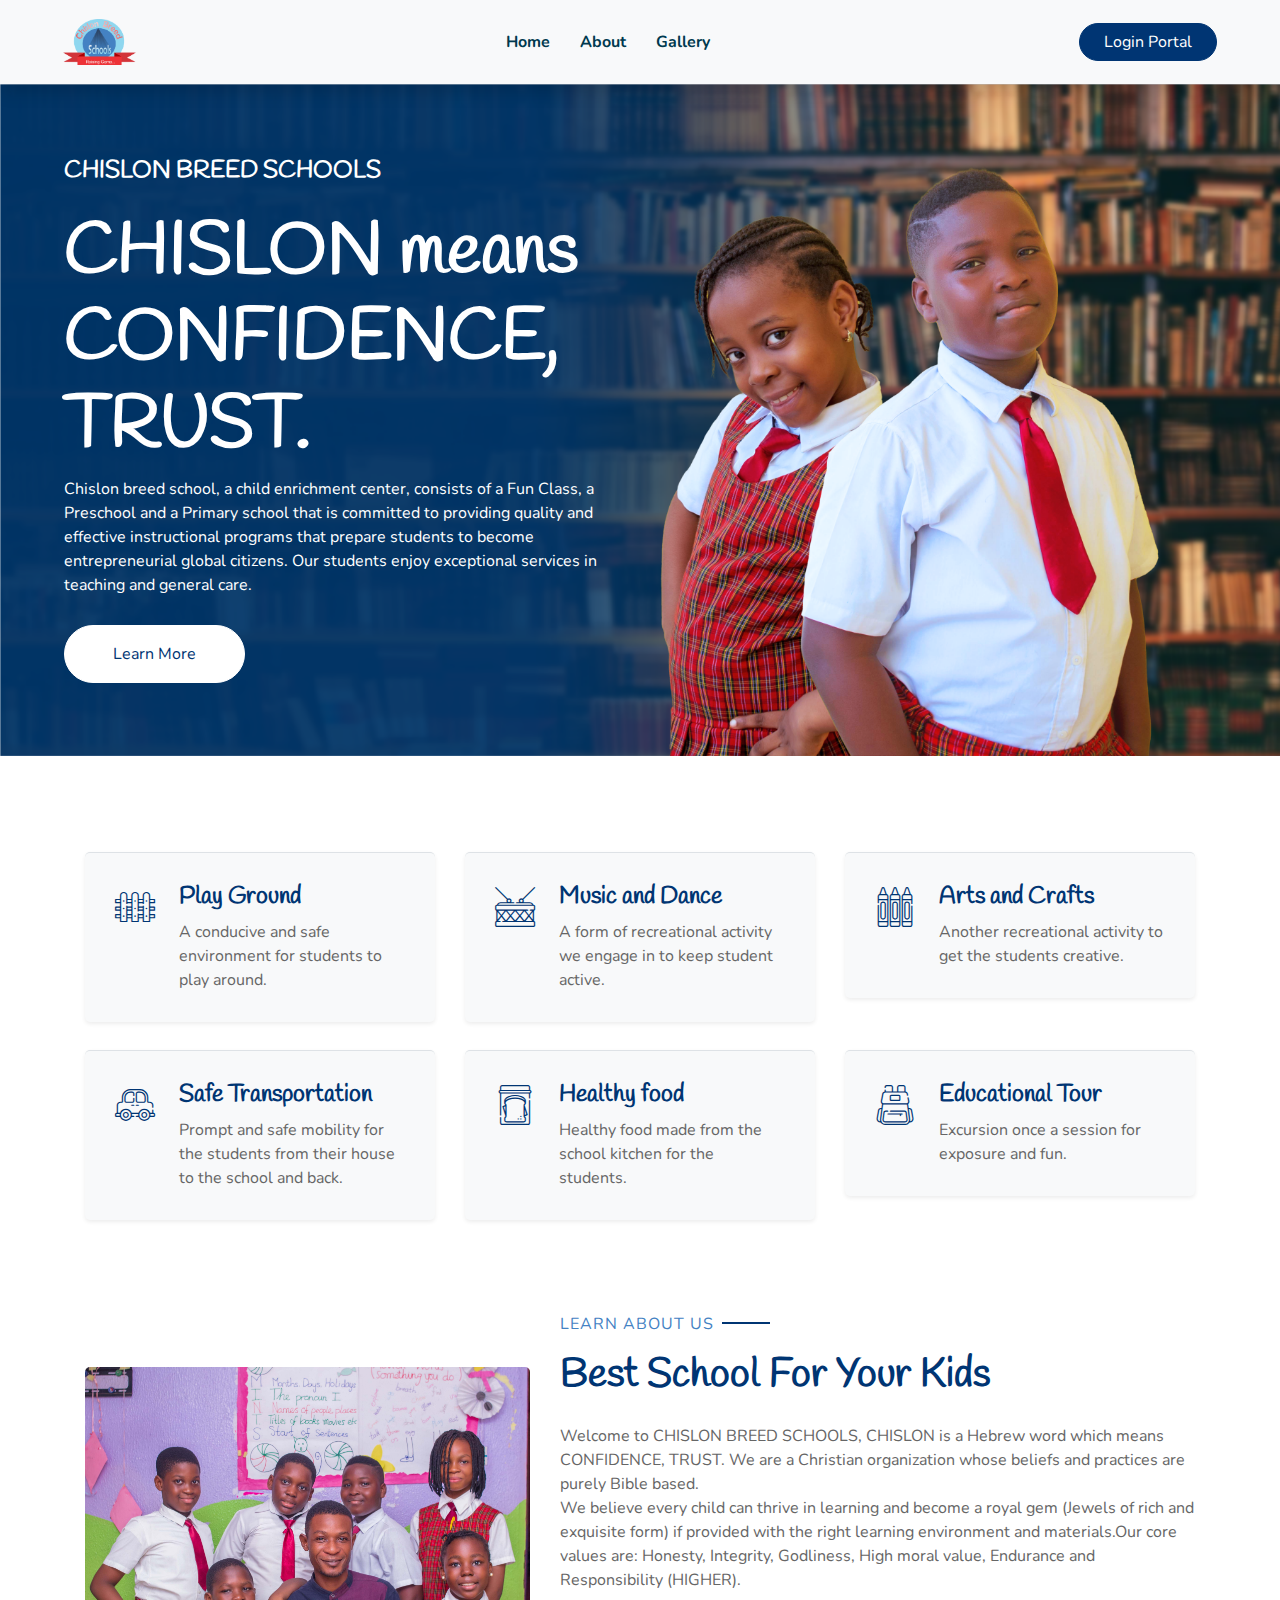
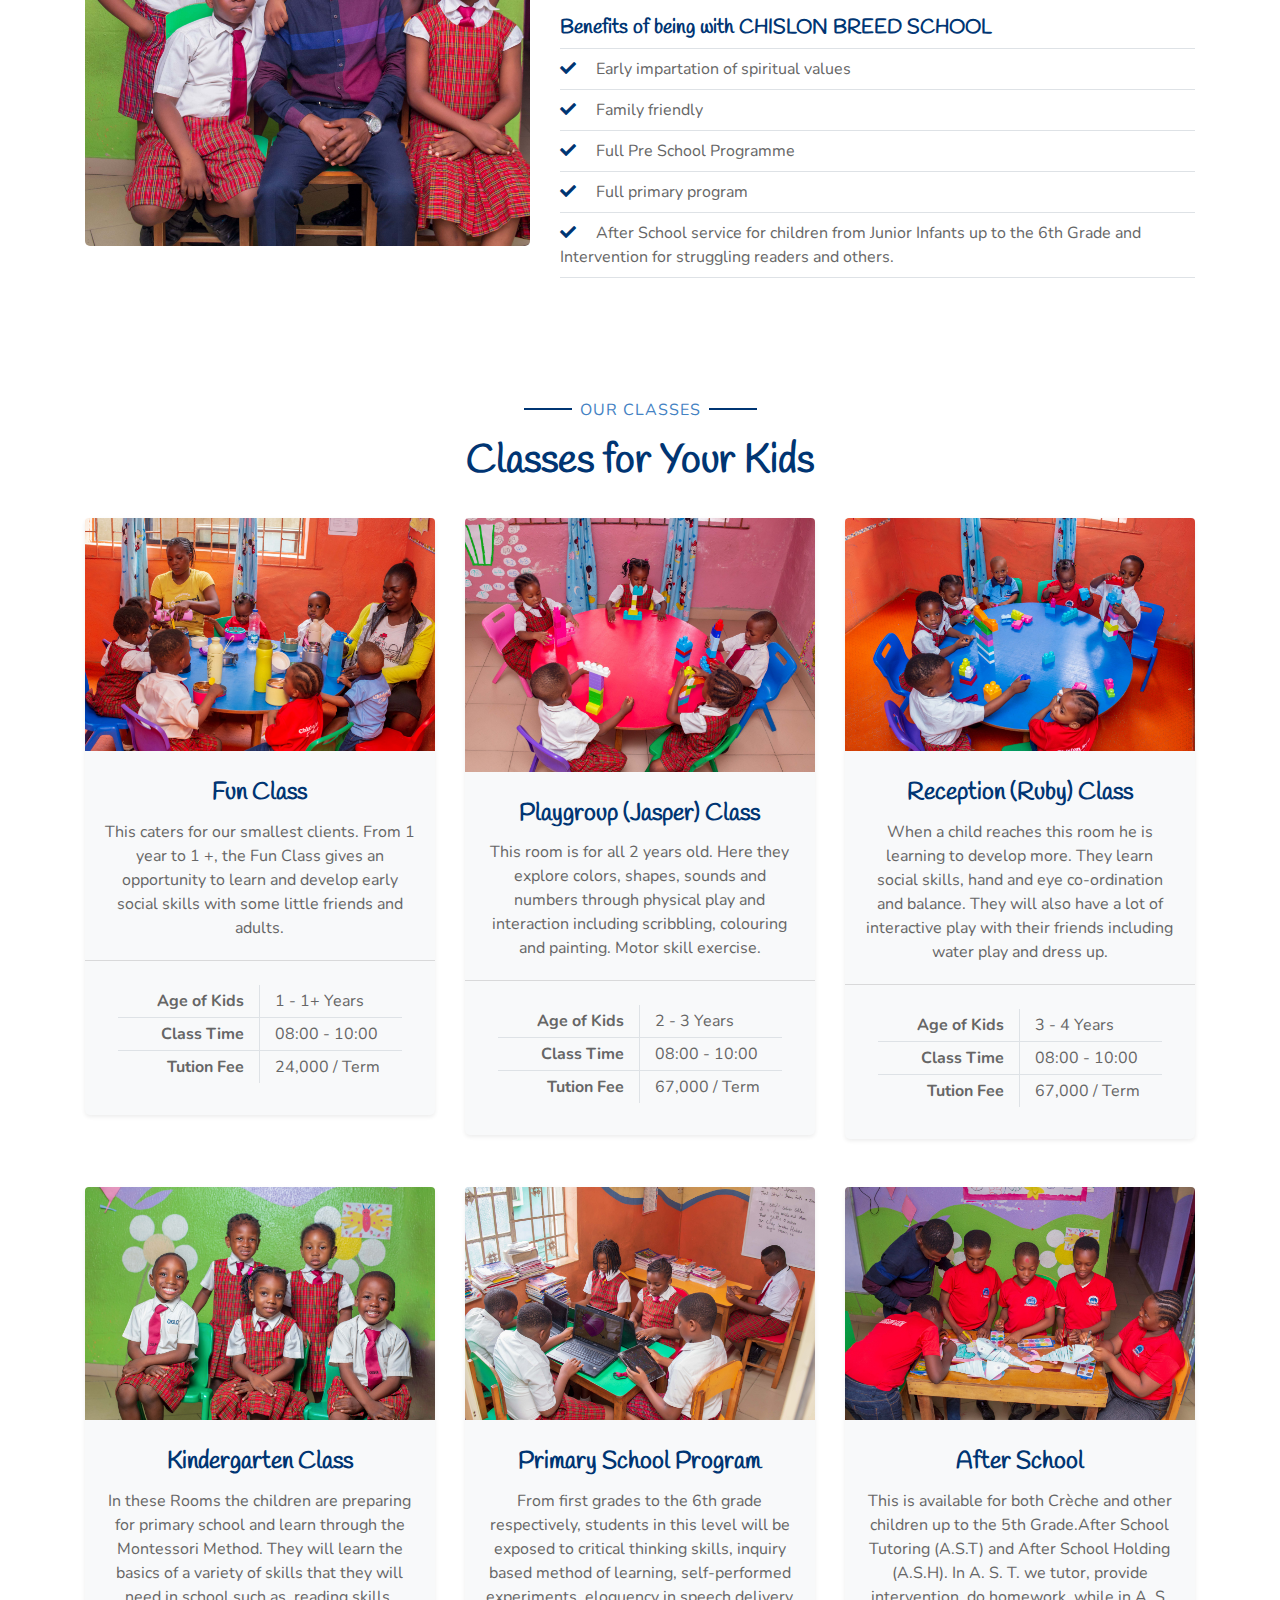
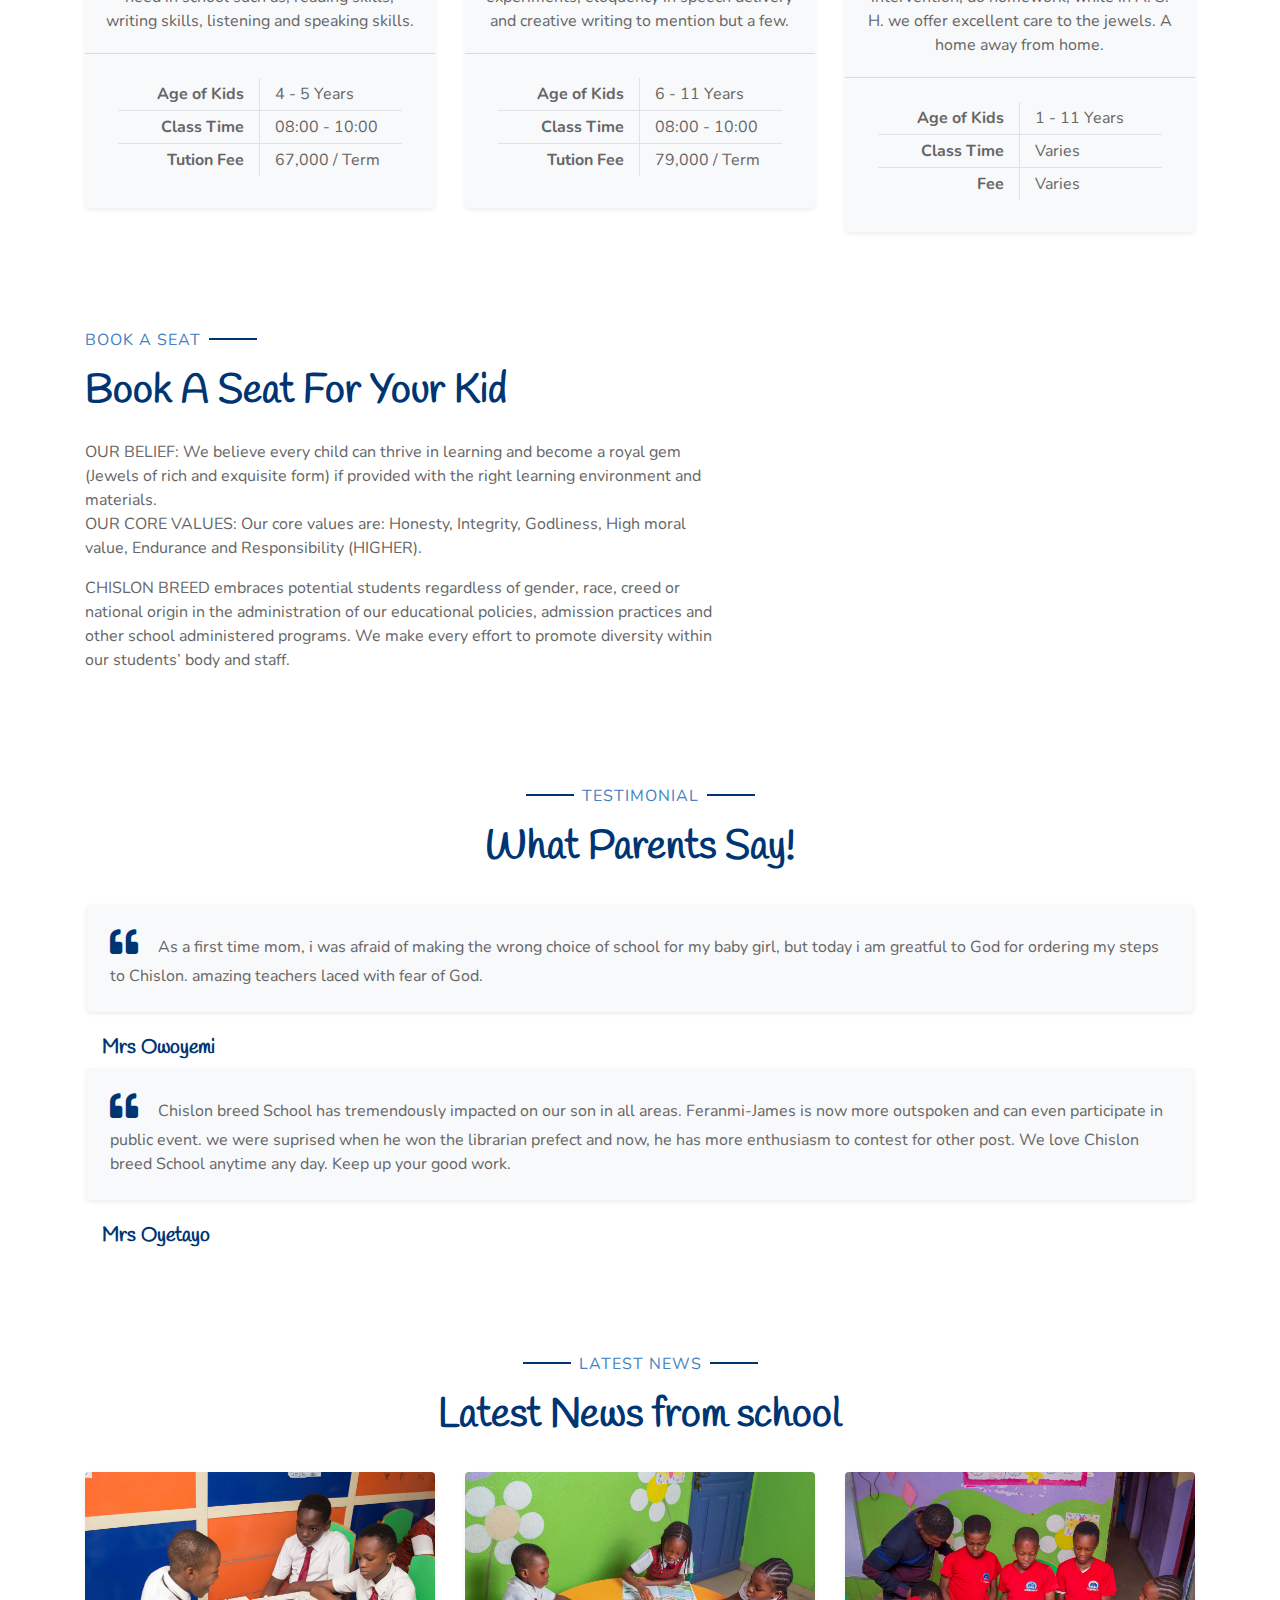
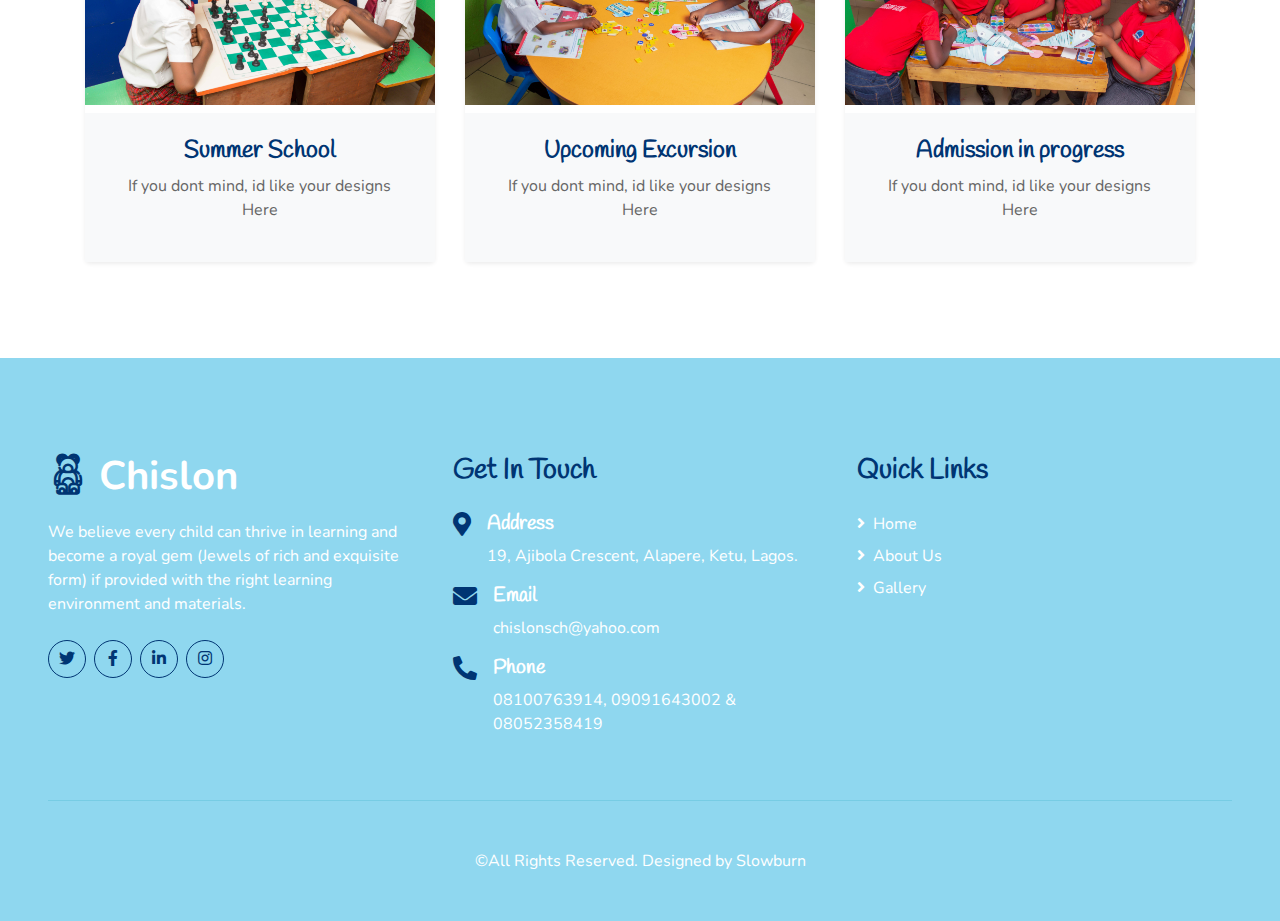
==== commit cef4ab8e: "Update index.html" ====
--- a/index.html
+++ b/index.html
@@ -470,7 +470,7 @@
         </div>
         <div class="container-fluid pt-5" style="border-top: 1px solid rgba(23, 162, 184, .2);;">
             <p class="m-0 text-center text-white">
-                &copy; <a class="text-primary font-weight-bold" href="https://lyongx.carrd.co">lyongx</a>. All Rights Reserved. Designed
+                &copy;All Rights Reserved. Designed
                 by Slowburn
             </p>
         </div>
@@ -497,4 +497,4 @@
     <!-- Template Javascript -->
     <script src="js/main.js"></script>
 
-</html>+</html>
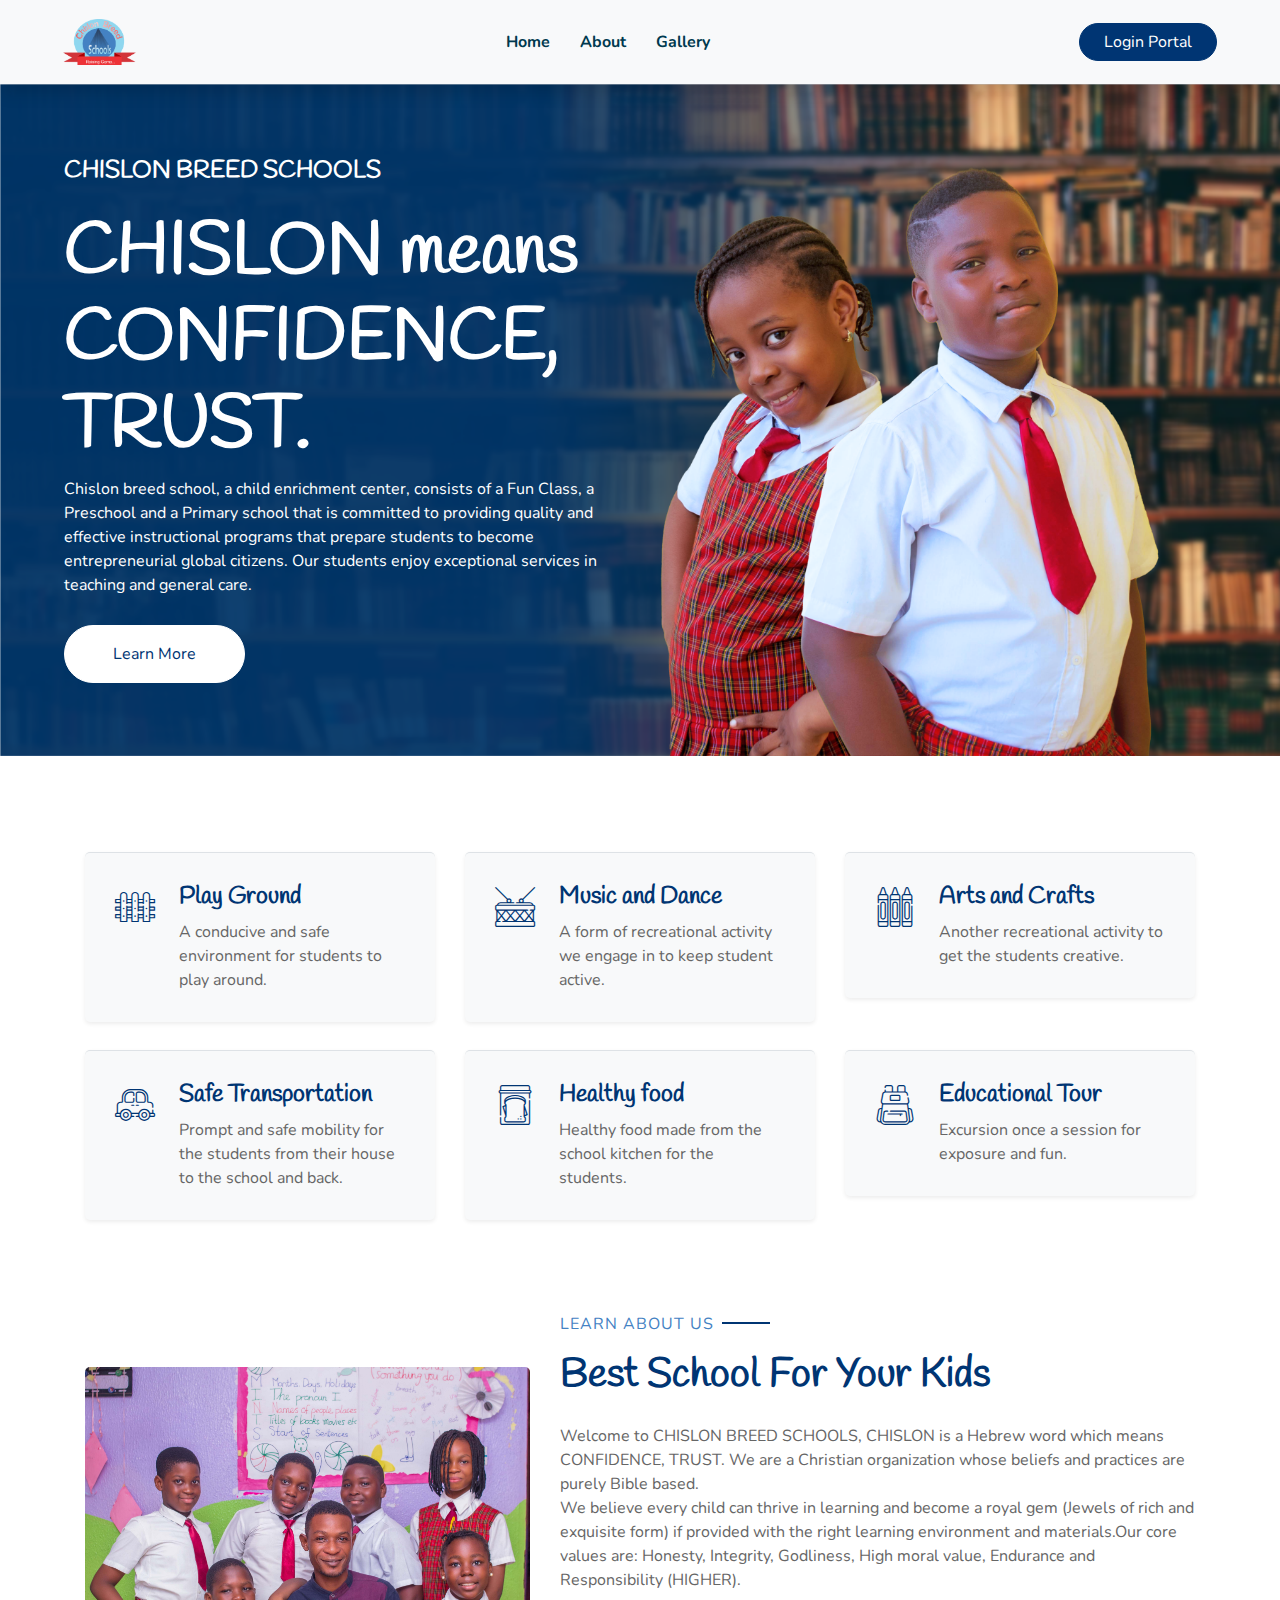
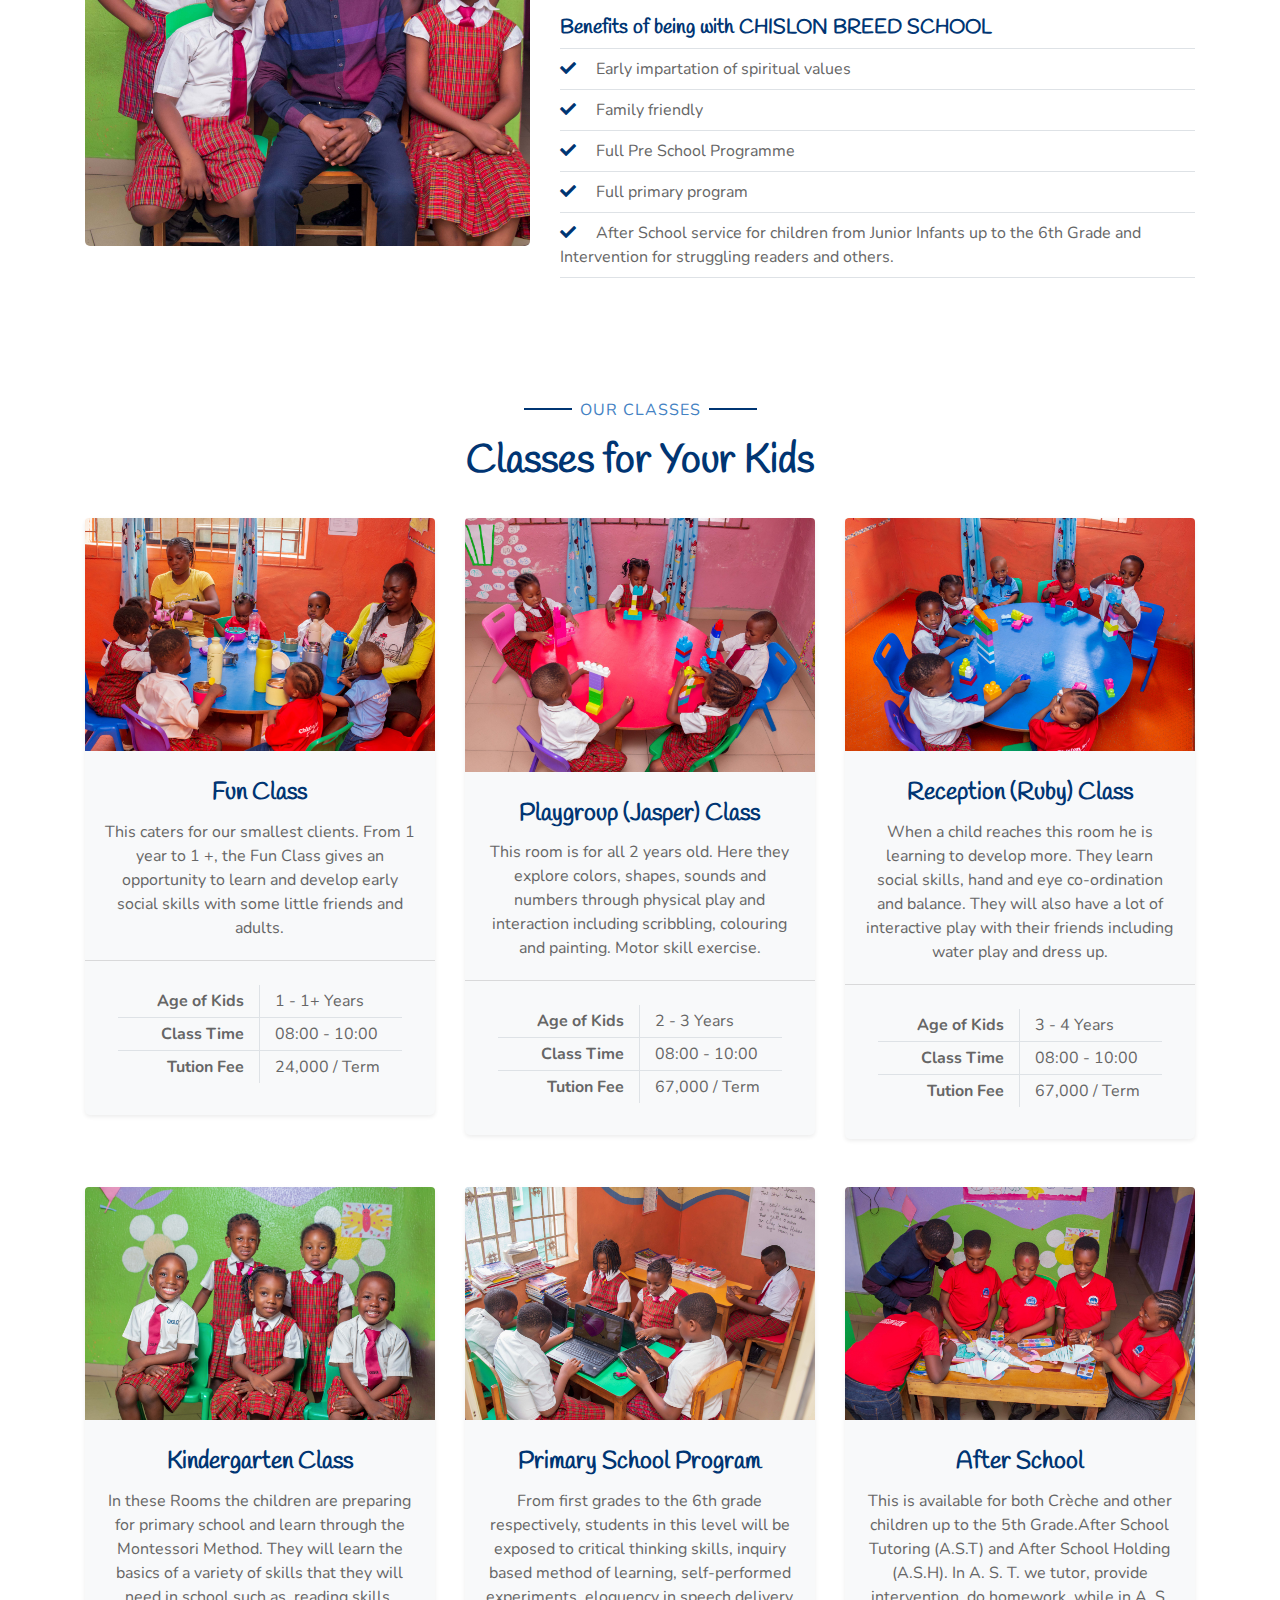
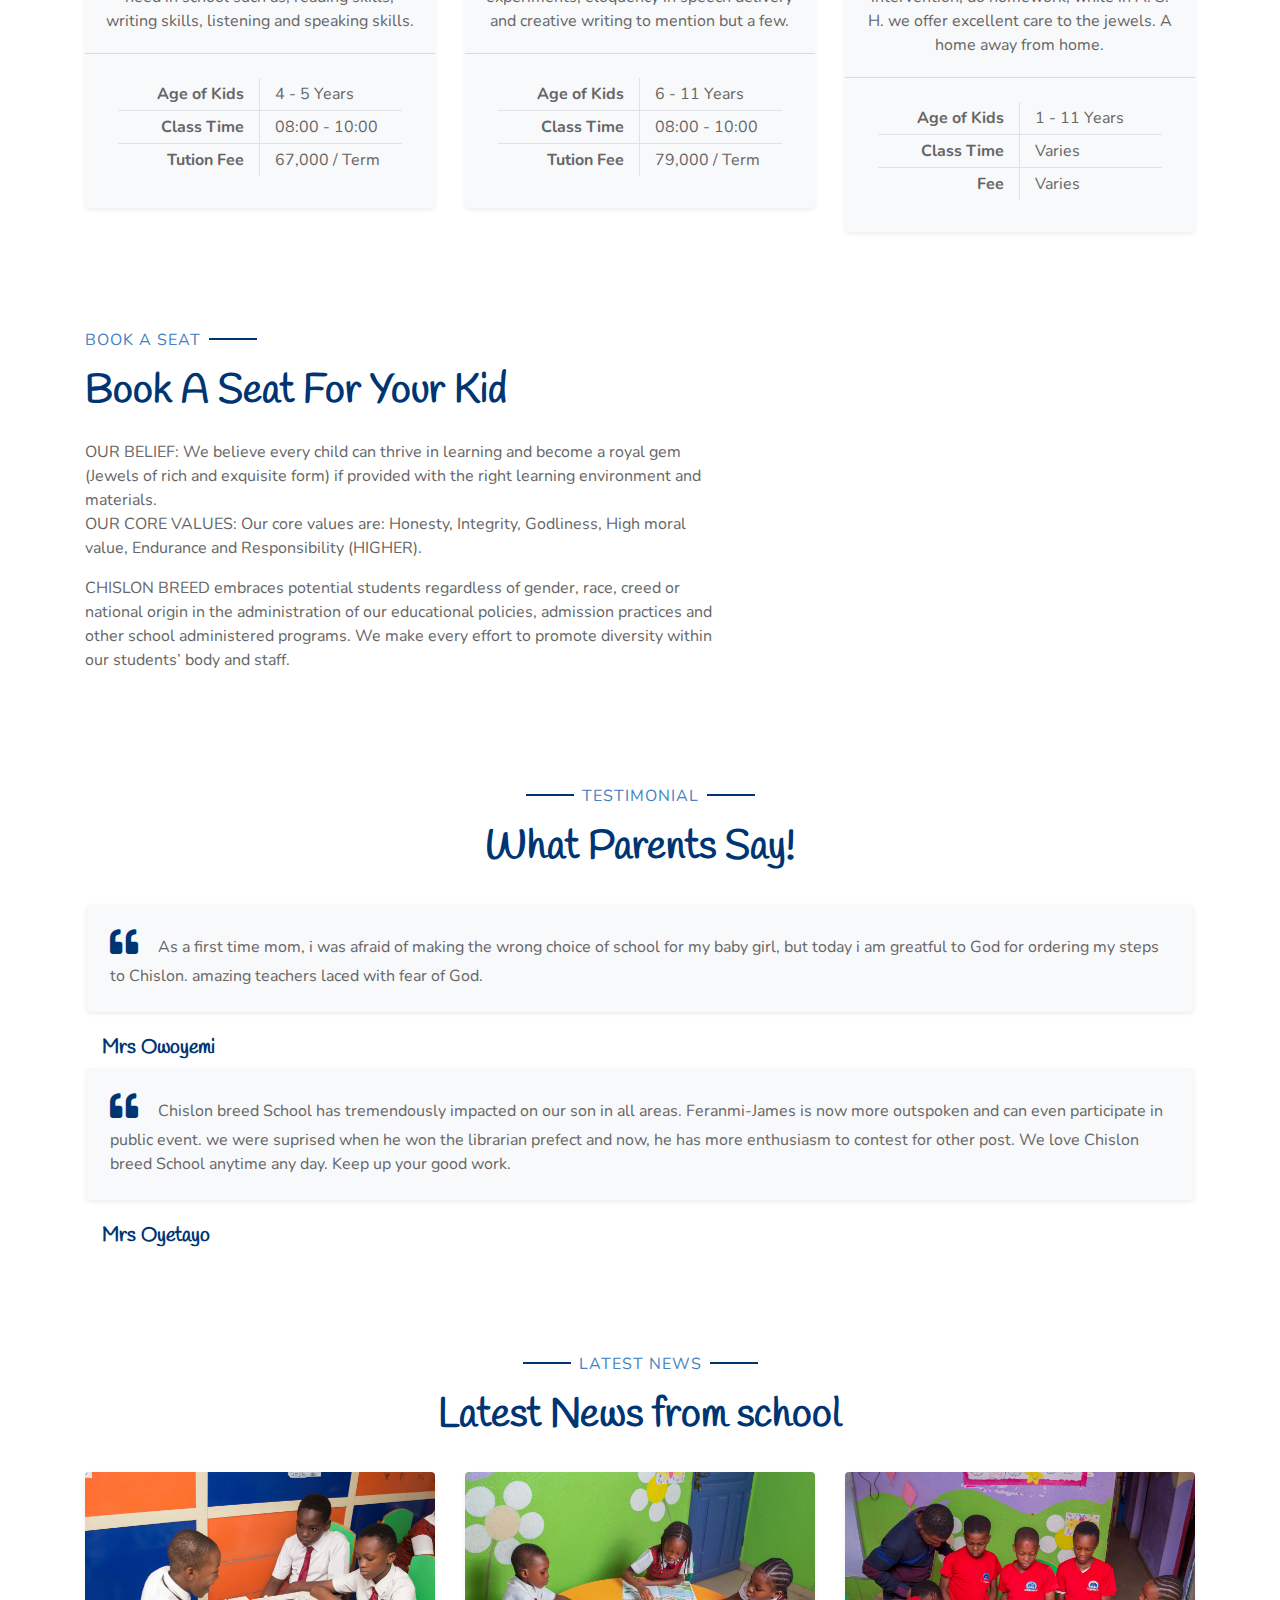
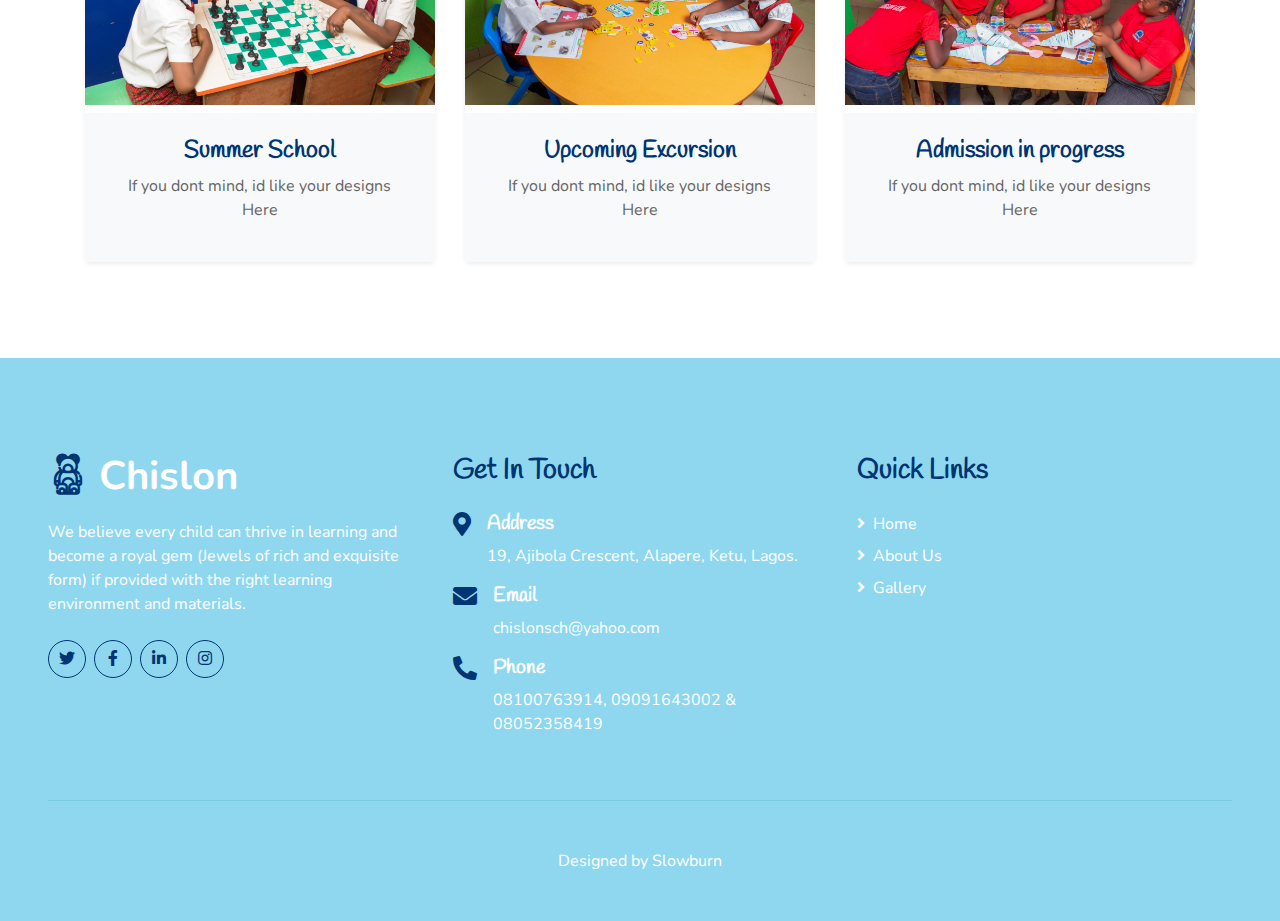
==== commit c0364eb5: "Update index.html" ====
--- a/index.html
+++ b/index.html
@@ -469,8 +469,7 @@
             </div>
         </div>
         <div class="container-fluid pt-5" style="border-top: 1px solid rgba(23, 162, 184, .2);;">
-            <p class="m-0 text-center text-white">
-                &copy;All Rights Reserved. Designed
+            <p class="m-0 text-center text-white"> Designed
                 by Slowburn
             </p>
         </div>
